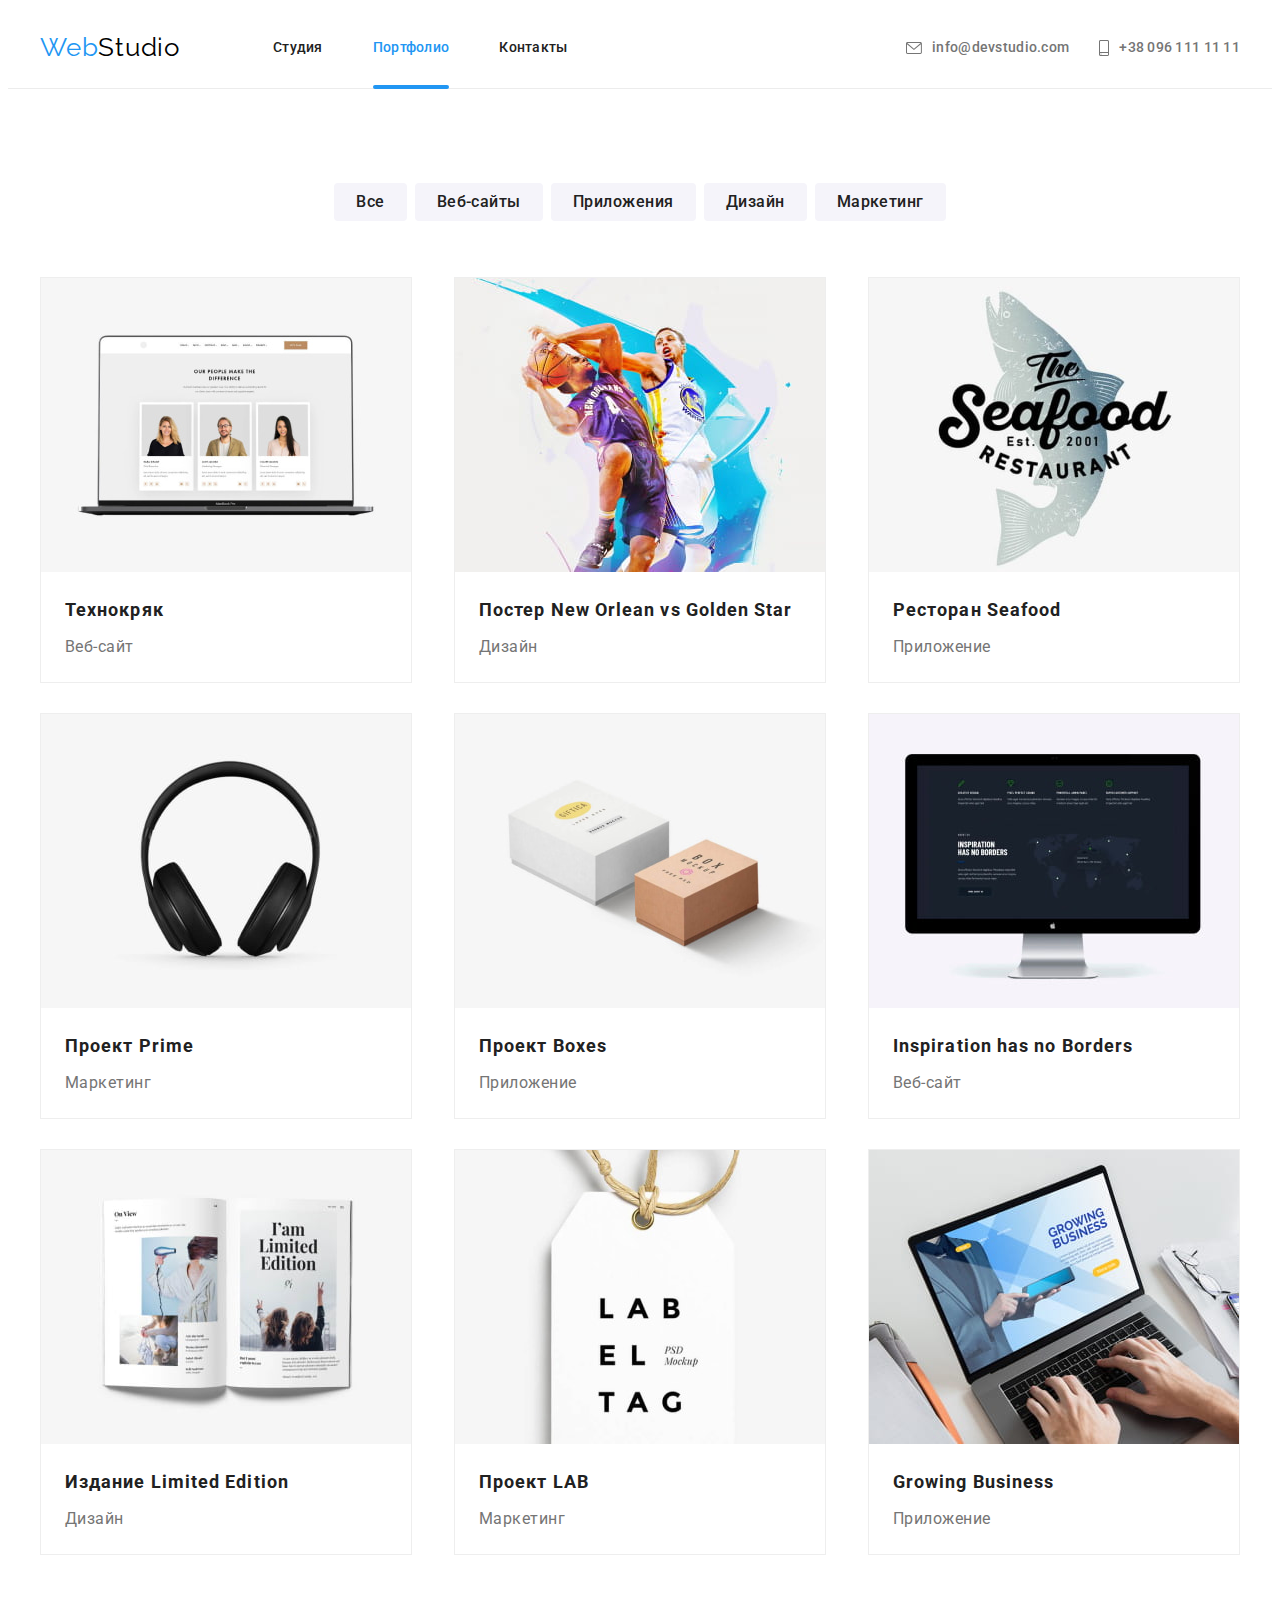
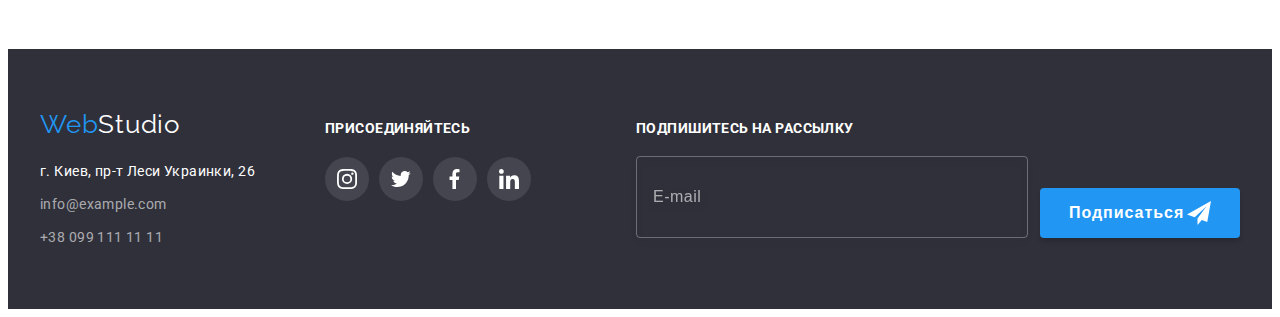
==== portfolio.html @ 9622da07 "added main files in the new repos." ====
<!DOCTYPE html>
<html lang="ru">

<head>
    <meta charset="UTF-8">
    <meta http-equiv="X-UA-Compatible" content="IE=edge">
    <meta name="viewport" content="width=device-width, initial-scale=1.0">
    <title>Web Studio</title>
    <link href="https://fonts.googleapis.com/css2?family=Raleway:wght@700&family=Roboto:wght@400;500;700;900&display=swap"
        rel="stylesheet">
    <link rel="stylesheet" href="https://cdnjs.cloudflare.com/ajax/libs/modern-normalize/1.1.0/modern-normalize.min.css"
        integrity="sha512-wpPYUAdjBVSE4KJnH1VR1HeZfpl1ub8YT/NKx4PuQ5NmX2tKuGu6U/JRp5y+Y8XG2tV+wKQpNHVUX03MfMFn9Q=="
        crossorigin="anonymous" referrerpolicy="no-referrer" />
    <link rel="stylesheet" href="./css/main.min.css" />
    <link rel="shortcut icon" type="image/png" href="./images/favicon.png" />
    <link rel="icon" href="./images/SVG/favicon.svg">
</head>

<body>
    <header class="header">
        <!-- =================== НАВИГАЦИЯ ============================= -->
        <div class="header__container container">
            <nav>
                <a href="index.html" class="logo">
                    <span class="logo__web">Web</span>Studio
                </a>
                <ul class="nav-menu">
                    <li class="nav-menu__item"><a href="index.html" class="nav-menu__link">Студия</a>
                    </li>
                    <li class="nav-menu__item"><a href="portfolio.html" class="nav-menu__link nav-menu__link--active">Портфолио</a></li>
                    <li class="nav-menu__item"><a href="" class="nav-menu__link">Контакты</a></li>
                </ul>
            </nav>
            <!-- ====================== ПОЧТА И ТЕЛЕФОН ======================== -->
            <ul class="header-contacts">
                <li class="header-contacts__item">
                    <a href="mailto:info@example.com" class="header-contacts__link">
                        <svg class="header-contacts__icon" width="16px" height="12px">
                            <use href="images/sprite.svg#icon-envelope"></use>
                        </svg>
                        info@devstudio.com
                    </a>
                </li>
                <li class="header-contacts__item">
                    <a href="tel:+380991111111" class="header-contacts__link">
                        <svg class="header-contacts__icon" width="10px" height="16px">
                            <use href="images/sprite.svg#icon-smartphone"></use>
                        </svg>
                        +38 096 111 11 11</a>
                </li>
            </ul>
        </div>
    </header>
    <main>
<!-- =================== ФИЛЬТР ГАЛЕРЕИ =========================== -->
<section class="portfolio">
    <div class="container">
        <h1 class="hidden">portfolio</h1>
        <div class="portfolio-filter">
            <ul class="portfolio-filter__list">
                <li class="portfolio-filter__item"><button type="button" class="portfolio-filter__button">Все</button></li>
                <li class="portfolio-filter__item"><button type="button" class="portfolio-filter__button">Веб-сайты</button></li>
                <li class="portfolio-filter__item"><button type="button" class="portfolio-filter__button">Приложения</button></li>
                <li class="portfolio-filter__item"><button type="button" class="portfolio-filter__button">Дизайн</button></li>
                <li class="portfolio-filter__item"><button type="button" class="portfolio-filter__button">Маркетинг</button></li>
            </ul>
        </div>       


<!-- ==================== ПРИМЕРЫ РАБОТ ============================ -->
    <ul class="portfolio-list">
        <li class="portfolio-item"> 
            <a href="#" class="example"> 
                <div class="example__thumb-box">
                    <img class="example__img" src="./images/techcrack.jpg" alt="site Tech crack">
                    <div class="example__overlay">
                        <p class="example__overlay-text">Технокряк это современная площадка распространения коронавируса. Компании используют
                            эту платформу для цифрового
                            шпионажа и атак на защищённые сервера конкурентов.</p>
                    </div>
                </div>
                <div class="example__description">
                    <h2 class="example__title">Технокряк</h2>
                    <p class="example__category">Веб-сайт</p>
                </div>
            </a>
        </li>
        <li class="portfolio-item">
            <a href="#" class="example">
                <div class="example__thumb-box">
                    <img class="example__img" src="./images/neworlean.jpg" alt="poster New Orlean">
                    <div class="example__overlay">
                        <p class="example__overlay-text">Технокряк это современная площадка распространения коронавируса. Компании используют
                            эту платформу для цифрового
                            шпионажа и атак на защищённые сервера конкурентов.</p>
                    </div>
                </div>
                <div class="example__description">
                    <h2 class="example__title">Постер New Orlean vs Golden Star</h2>
                    <p class="example__category">Дизайн</p>
                </div>
            </a>
        </li>
        <li class="portfolio-item">
            <a href="#" class="example">
                <div class="example__thumb-box">
                    <img class="example__img" src="./images/seafood.jpg" alt="restraunt Sea Food">
                    <div class="example__overlay">
                        <p class="example__overlay-text">Технокряк это современная площадка распространения коронавируса. Компании используют
                            эту платформу для цифрового
                            шпионажа и атак на защищённые сервера конкурентов.</p>
                    </div>
                </div>
                <div class="example__description">
                    <h2 class="example__title">Ресторан Seafood</h2>
                    <p class="example__category">Приложение</p>
                </div>
            </a>
        </li>
        <li class="portfolio-item">
            <a href="#" class="example">
                <div class="example__thumb-box">
                    <img class="example__img" src="./images/prime.jpg" alt="project Prime">
                    <div class="example__overlay">
                        <p class="example__overlay-text">Технокряк это современная площадка распространения коронавируса. Компании используют
                            эту платформу для цифрового
                            шпионажа и атак на защищённые сервера конкурентов.</p>
                    </div>
                </div>
                <div class="example__description">
                    <h2 class="example__title">Проект Prime</h2>
                    <p class="example__category">Маркетинг</p>
                </div>
            </a>                
        </li>
        <li class="portfolio-item">
                <a href="#" class="example">
                    <div class="example__thumb-box">
                    <img class="example__img" src="./images/boxes.jpg" alt="project Boxes">
                        <div class="example__overlay">
                            <p class="example__overlay-text">Технокряк это современная площадка распространения коронавируса. Компании используют
                                эту платформу для цифрового
                                шпионажа и атак на защищённые сервера конкурентов.</p>
                        </div>
                    </div>
                    <div class="example__description">
                        <h2 class="example__title">Проект Boxes</h2>
                        <p class="example__category">Приложение</p>
                    </div>
                </a>
        </li>
        <li class="portfolio-item">
            <a href="#" class="example">
                <div class="example__thumb-box">
                    <img class="example__img" src="./images/inspiration.jpg" alt="project Inspiration">
                    <div class="example__overlay">
                        <p class="example__overlay-text">Технокряк это современная площадка распространения коронавируса. Компании используют
                            эту платформу для цифрового
                            шпионажа и атак на защищённые сервера конкурентов.</p>
                    </div>
                </div>
                <div class="example__description">
                    <h2 class="example__title">Inspiration has no Borders</h2>
                    <p class="example__category">Веб-сайт</p>
                </div>
            </a>
        </li>
        <li class="portfolio-item">
                <a href="#" class="example">
                    <div class="example__thumb-box">
                        <img class="example__img" src="./images/limitedit.jpg" alt="project Limited Edition">
                        <div class="example__overlay">
                            <p class="example__overlay-text">Технокряк это современная площадка распространения коронавируса. Компании используют
                                эту платформу для цифрового
                                шпионажа и атак на защищённые сервера конкурентов.</p>
                        </div>
                    </div>
                    <div class="example__description">
                        <h2 class="example__title">Издание Limited Edition</h2>
                        <p class="example__category">Дизайн</p>
                    </div>
                </a>
        </li>
        <li class="portfolio-item">
            <a href="#" class="example">
                <div class="example__thumb-box">
                    <img class="example__img" src="./images/lab.jpg" alt="our marketing">
                    <div class="example__overlay">
                        <p class="example__overlay-text">Технокряк это современная площадка распространения коронавируса. Компании используют
                            эту платформу для цифрового
                            шпионажа и атак на защищённые сервера конкурентов.</p>
                    </div>
                </div>
                <div class="example__description">
                    <h2 class="example__title">Проект LAB</h2>
                    <p class="example__category">Маркетинг</p>
                </div>
            </a>
        </li>
        <li class="portfolio-item">
            <a href="#" class="example">
                <div class="example__thumb-box">
                <img class="example__img" src="./images/groving.jpg" alt="Growing Business">
                    <div class="example__overlay">
                        <p class="example__overlay-text">Технокряк это современная площадка распространения коронавируса. Компании используют
                            эту платформу для цифрового
                            шпионажа и атак на защищённые сервера конкурентов.</p>
                    </div>
                </div>
                <div class="example__description">
                    <h2 class="example__title">Growing Business</h2>
                    <p class="example__category">Приложение</p>
                </div>
            </a>
        </li>
        </ul>
            
    </div>
   
</section>

    </main>

<!-- ============================ ФУТЕР ============================= -->



<!-- ============================= ЛОГОТИП =============================== -->

<footer class="footer">
    <div class="footer__container container">
        <div class="footer-contacts">
            <a href="index.html" class="footer__logo logo">
                <span class="logo__web">Web</span>Studio
            </a>
            <address class="footer-adress">г. Киев, пр-т Леси Украинки, 26</address>

            <!-- ============================= КОНТАКТЫ ==================================== -->
            <ul class="footer-contacts__list">
                <li class="footer-contacts__item"><a class="footer-contacts__link"
                        href="mailto:info@example.com">info@example.com</a></li>
                <li class="footer-contacts__item"><a class="footer-contacts__link" href="tel:+380991111111">+38 099 111
                        11 11</a></li>
            </ul>
        </div>

        <!-- =================================== СОЦСЕТИ =================================-->
        <div class="footer-social">
            <h3 class="footer-social__title">присоединяйтесь</h3>
            <ul class="footer-social__list">
                <li class="footer-social__item">
                    <a href="./" class="footer-social__link" aria-label="instagram">
                        <svg class="footer-social__icon" width="20" height="20">
                            <use href="images/sprite.svg#icon-instagram"></use>
                        </svg>
                    </a>
                </li>

                <li class="footer-social__item">
                    <a href="./" class="footer-social__link" aria-label="twitter">
                        <svg class="footer-social__icon" width="20" height="20">
                            <use href="images/sprite.svg#icon-twitter"></use>
                        </svg>
                    </a>
                </li>
                <li class="footer-social__item">
                    <a href="./" class="footer-social__link" aria-label="facebook">
                        <svg class="footer-social__icon" width="20" height="20">
                            <use href="images/sprite.svg#icon-facebook"></use>
                        </svg>
                    </a>
                </li>
                <li class="footer-social__item">
                    <a href="./" class="footer-social__link" aria-label="linkedin">
                        <svg class="footer-social__icon" width="20" height="20">
                            <use href="images/sprite.svg#icon-linkedin"></use>
                        </svg>
                    </a>
                </li>
            </ul>
        </div>

        <!-- ============================= ПОДПИСАТЬСЯ ====================================-->
        <form class="subscribe">
            <label class="subscribe__form">
                <span class="subscribe__label">подпишитесь на рассылку</span>
                <input type="email" name="mail" class="subscribe__input" autocomplete="off" placeholder="E-mail">
            </label>
            <button type="submit" class="subscribe__button">Подписаться
                <svg width="24" height="24" class="subscribe__icon">
                    <use href="images/sprite.svg#icon-subscribe"></use>
                </svg>
            </button>
        </form>
    </div>
</footer>
<script src="./js/modal.js"></script>
</body>

</html>
---- css/main.min.css ----
h1,h2,h3,h4{margin:0px}body{font-family:"Roboto",sans-serif;color:#212121}body li{list-style-type:none}body a{text-decoration:none}img{display:block}button{cursor:pointer;border:none}p{color:#757575;font-size:14px;line-height:1.7;letter-spacing:.03em;margin:0px}ul{padding:0px;margin:0px}nav{display:-webkit-box;display:-ms-flexbox;display:flex}section{padding:94px 0}.header{border-bottom:solid 1px #ececec}.container{width:1200px;height:100%;margin-left:auto;margin-right:auto;padding:0 15px}.hidden{width:1px;height:1px;overflow:hidden;opacity:0;margin-top:-1px}.header__container{display:-webkit-box;display:-ms-flexbox;display:flex;-webkit-box-align:center;-ms-flex-align:center;align-items:center}.logo{display:inline-block;color:#000;font-family:Raleway;font-size:26px;line-height:1.2;letter-spacing:.03em;padding-top:24px}.logo__web{color:#2196f3}.footer__logo{color:#fff;padding:0;margin-bottom:20px}.nav-menu{display:-webkit-box;display:-ms-flexbox;display:flex;-webkit-box-align:center;-ms-flex-align:center;align-items:center;margin-left:93px}.nav-menu__item:not(:last-child){margin-right:50px}.nav-menu__link{display:inline-block;position:relative;color:#212121;font-size:14px;font-weight:500;letter-spacing:.02em;line-height:1.14em;padding:32px 0;-webkit-transition:color 250ms cubic-bezier(0.4, 0, 0.2, 1);-o-transition:color 250ms cubic-bezier(0.4, 0, 0.2, 1);transition:color 250ms cubic-bezier(0.4, 0, 0.2, 1)}.nav-menu__link:hover,.nav-menu__link:focus,.nav-menu__link--active{color:#2196f3}.nav-menu__link--active::after{position:absolute;content:"";display:block;width:100%;height:4px;bottom:-1px;background-color:#2196f3;border-radius:2px;-webkit-transform:scale(1);-ms-transform:scale(1);transform:scale(1)}.nav-menu__link:not(.nav-menu__link--active)::after{position:absolute;content:"";display:block;width:100%;height:4px;bottom:-1px;background-color:#2196f3;border-radius:2px;-webkit-transform:scale(0);-ms-transform:scale(0);transform:scale(0);-webkit-transform-origin:left 10%;-ms-transform-origin:left 10%;transform-origin:left 10%;-webkit-transition:-webkit-transform 250ms cubic-bezier(0.4, 0, 0.2, 1);transition:-webkit-transform 250ms cubic-bezier(0.4, 0, 0.2, 1);-o-transition:transform 250ms cubic-bezier(0.4, 0, 0.2, 1);transition:transform 250ms cubic-bezier(0.4, 0, 0.2, 1);transition:transform 250ms cubic-bezier(0.4, 0, 0.2, 1), -webkit-transform 250ms cubic-bezier(0.4, 0, 0.2, 1)}.nav-menu__link:hover:after{-webkit-transform:scale(1);-ms-transform:scale(1);transform:scale(1)}.header-contacts{margin-left:auto;display:-webkit-box;display:-ms-flexbox;display:flex;-webkit-box-align:center;-ms-flex-align:center;align-items:center}.header-contacts__link{display:-webkit-box;display:-ms-flexbox;display:flex;-webkit-box-align:center;-ms-flex-align:center;align-items:center;color:#757575;font-weight:500;font-size:14px;letter-spacing:.02em;line-height:1.14em;position:relative;padding:32px 0;-webkit-transition:color 250ms cubic-bezier(0.4, 0, 0.2, 1);-o-transition:color 250ms cubic-bezier(0.4, 0, 0.2, 1);transition:color 250ms cubic-bezier(0.4, 0, 0.2, 1)}.header-contacts__item:not(:first-child){margin-left:30px}.header-contacts__icon{fill:#757575;margin-right:10px;-webkit-transition:250ms cubic-bezier(0.4, 0, 0.2, 1);-o-transition:250ms cubic-bezier(0.4, 0, 0.2, 1);transition:250ms cubic-bezier(0.4, 0, 0.2, 1)}.header-contacts__link:hover svg,.header-contacts a:focus svg{fill:#2196f3}.header-contacts a:hover,.header-contacts a:focus{color:#2196f3}.hero{padding:0px;text-align:center}.hero__overlay{height:600px;max-width:1600px;padding-top:200px;padding-bottom:200px;margin:0 auto;background-image:-webkit-gradient(linear, left top, right top, from(rgba(47, 48, 58, 0.4)), to(rgba(47, 48, 58, 0.4))),url("../images/overlay.jpg");background-image:-o-linear-gradient(left, rgba(47, 48, 58, 0.4), rgba(47, 48, 58, 0.4)),url("../images/overlay.jpg");background-image:linear-gradient(to right, rgba(47, 48, 58, 0.4), rgba(47, 48, 58, 0.4)),url("../images/overlay.jpg");background-color:#c4c4c4}.hero__title{color:#fff;font-size:44px;font-weight:900;letter-spacing:.06em;line-height:1.36;text-align:center;text-transform:uppercase;padding-bottom:30px}.hero__button{display:inline-block;background-color:#2196f3;color:#fff;font-weight:700;font-size:16px;line-height:1.87;text-align:center;letter-spacing:.06em;padding:11px,34px;border:none;margin:0px;min-width:200px;min-height:50px;border-radius:4px;-webkit-transition:background-color 250ms cubic-bezier(0.4, 0, 0.2, 1);-o-transition:background-color 250ms cubic-bezier(0.4, 0, 0.2, 1);transition:background-color 250ms cubic-bezier(0.4, 0, 0.2, 1)}.hero__button:hover,.hero__button:focus{background-color:#188ce8}.benefits__list{display:-webkit-box;display:-ms-flexbox;display:flex;-webkit-box-pack:justify;-ms-flex-pack:justify;justify-content:space-between}.benefits__item{width:270px}.benefits__icon-frame{width:270px;height:120px;border-radius:4px;background-color:#f5f4fa;margin-bottom:30px;display:-webkit-box;display:-ms-flexbox;display:flex;-webkit-box-pack:center;-ms-flex-pack:center;justify-content:center;-webkit-box-align:center;-ms-flex-align:center;align-items:center}.benefits__label{font-size:14px;font-weight:700;letter-spacing:.03em;margin-bottom:10px;line-height:1.14;text-transform:uppercase}.activity{padding-top:0px}.activity__list{display:-webkit-box;display:-ms-flexbox;display:flex;-webkit-box-pack:justify;-ms-flex-pack:justify;justify-content:space-between}.activity__item{position:relative}.activity__title{font-size:36px;font-weight:700;letter-spacing:.03em;line-height:1.16;text-align:center;margin-bottom:50px}.activity__overlay{display:-webkit-box;display:-ms-flexbox;display:flex;-webkit-box-pack:center;-ms-flex-pack:center;justify-content:center;-webkit-box-align:center;-ms-flex-align:center;align-items:center;position:absolute;width:100%;height:70px;left:0%;bottom:0px;background-color:rgba(47,48,58,.8);color:#fff;text-transform:uppercase;font-size:14px;font-weight:700;line-height:1.17}.team{background-color:#f5f4fa}.team__title{font-size:36px;font-weight:700;letter-spacing:.03em;line-height:1.16;text-align:center;margin-bottom:50px}.team__list{display:-webkit-box;display:-ms-flexbox;display:flex;-webkit-box-pack:justify;-ms-flex-pack:justify;justify-content:space-between}.team__item{width:270px;background-color:#fff;border-radius:0px 0px 4px 4px;-webkit-box-shadow:0px 2px 1px rgba(0,0,0,.2),0px 1px 1px rgba(0,0,0,.14),0px 1px 3px rgba(0,0,0,.12);box-shadow:0px 2px 1px rgba(0,0,0,.2),0px 1px 1px rgba(0,0,0,.14),0px 1px 3px rgba(0,0,0,.12)}.team__name{font-weight:500;font-size:16px;line-height:1.2;letter-spacing:.03em;margin-bottom:10px}.team__position{font-size:16px;line-height:1.2;margin:0px;letter-spacing:.03em}.team__meta{text-align:center;padding:30px 32px}.social__list{display:-webkit-box;display:-ms-flexbox;display:flex;-webkit-box-pack:justify;-ms-flex-pack:justify;justify-content:space-between;-webkit-box-align:center;-ms-flex-align:center;align-items:center;margin-top:16px}.social__item{display:-webkit-box;display:-ms-flexbox;display:flex;-webkit-box-pack:center;-ms-flex-pack:center;justify-content:center;-webkit-box-align:center;-ms-flex-align:center;align-items:center}.social__link{display:-webkit-box;display:-ms-flexbox;display:flex;-webkit-box-pack:center;-ms-flex-pack:center;justify-content:center;-webkit-box-align:center;-ms-flex-align:center;align-items:center;width:44px;height:44px;border-radius:50%;color:#afb1b8;-webkit-transition:background-color 250ms cubic-bezier(0.4, 0, 0.2, 1);-o-transition:background-color 250ms cubic-bezier(0.4, 0, 0.2, 1);transition:background-color 250ms cubic-bezier(0.4, 0, 0.2, 1)}.social__icon{fill:currentColor;-webkit-transition:fill 250ms cubic-bezier(0.4, 0, 0.2, 1);-o-transition:fill 250ms cubic-bezier(0.4, 0, 0.2, 1);transition:fill 250ms cubic-bezier(0.4, 0, 0.2, 1)}.social__link:hover,.social__link:focus{background-color:#2196f3}.social__link:hover .social__icon,.social__link:focus .social__icon{fill:#fff}.customers__title{font-size:36px;font-weight:700;letter-spacing:.03em;line-height:1.16;text-align:center;margin-bottom:50px}.customers__link{display:-webkit-box;display:-ms-flexbox;display:flex;-webkit-box-pack:center;-ms-flex-pack:center;justify-content:center;-webkit-box-align:center;-ms-flex-align:center;align-items:center;width:170px;height:92px;border:1px solid #afb1b8;border-radius:4px;color:#afb1b8;-webkit-transition:border-color 250ms cubic-bezier(0.4, 0, 0.2, 1);-o-transition:border-color 250ms cubic-bezier(0.4, 0, 0.2, 1);transition:border-color 250ms cubic-bezier(0.4, 0, 0.2, 1)}.customers__list{display:-webkit-box;display:-ms-flexbox;display:flex;-webkit-box-pack:justify;-ms-flex-pack:justify;justify-content:space-between}.customers__link:hover,.customerss__link:focus{border-color:#2196f3}.customers__link:hover .customers__logo,.customers__link:focus .customers__logo{fill:#2196f3}.customers__logo{fill:currentColor;-webkit-transition:fill 250ms cubic-bezier(0.4, 0, 0.2, 1);-o-transition:fill 250ms cubic-bezier(0.4, 0, 0.2, 1);transition:fill 250ms cubic-bezier(0.4, 0, 0.2, 1)}.footer{background-color:#2f303a;padding:60px 0}.footer__container{display:-webkit-box;display:-ms-flexbox;display:flex;-webkit-box-align:baseline;-ms-flex-align:baseline;align-items:baseline}.footer-contacts__link{color:rgba(255,255,255,.6);font-size:14px;letter-spacing:.03em;line-height:1.7;-webkit-transition:color 250ms cubic-bezier(0.4, 0, 0.2, 1);-o-transition:color 250ms cubic-bezier(0.4, 0, 0.2, 1);transition:color 250ms cubic-bezier(0.4, 0, 0.2, 1)}.footer-contacts__link:focus,.footer-contacts__link:hover{color:#2196f3}.footer-contacts__item:not(:last-child){margin-bottom:9px}.footer-adress{color:#fff;font-size:14px;font-style:normal;line-height:1.7;margin-bottom:9px;letter-spacing:.03em}.footer-social{margin-left:70px}.footer-social__list{display:-webkit-box;display:-ms-flexbox;display:flex}.footer-social__title{font-size:14px;font-weight:700;letter-spacing:.03em;margin-bottom:10px;line-height:1.14;text-transform:uppercase;color:#fff;margin-bottom:20px}.footer-social__icon{fill:#fff}.footer-social__link:hover,.footer-social__link:focus{background-color:#2196f3}.footer-social__link{display:-webkit-box;display:-ms-flexbox;display:flex;-webkit-box-pack:center;-ms-flex-pack:center;justify-content:center;-webkit-box-align:center;-ms-flex-align:center;align-items:center;background-color:rgba(255,255,255,.1);width:44px;height:44px;border-radius:50%;-webkit-transition:background-color 250ms cubic-bezier(0.4, 0, 0.2, 1);-o-transition:background-color 250ms cubic-bezier(0.4, 0, 0.2, 1);transition:background-color 250ms cubic-bezier(0.4, 0, 0.2, 1)}.footer-social__item:not(:last-child){margin-right:10px}.subscribe{display:-webkit-box;display:-ms-flexbox;display:flex;margin-left:auto;color:#fff;font-weight:700;text-transform:uppercase;font-size:14px;line-height:1.17;letter-spacing:.03em}.subscribe__label{display:block;margin-bottom:20px}.subscribe__form{display:-webkit-box;display:-ms-flexbox;display:flex;-webkit-box-orient:vertical;-webkit-box-direction:normal;-ms-flex-direction:column;flex-direction:column}.subscribe__input{border:1px solid rgba(255,255,255,.3);border-radius:4px;height:50px;width:358px;background-color:inherit;padding:15px 16px;color:#fff;-webkit-transition:border 250ms cubic-bezier(0.4, 0, 0.2, 1);-o-transition:border 250ms cubic-bezier(0.4, 0, 0.2, 1);transition:border 250ms cubic-bezier(0.4, 0, 0.2, 1);outline:none;-webkit-filter:drop-shadow(0px 4px 4px rgba(0, 0, 0, 0.15));filter:drop-shadow(0px 4px 4px rgba(0, 0, 0, 0.15))}.subscribe__input:focus,.subscribe__input:hover{border:1px solid #2196f3}.subscribe__input::-webkit-input-placeholder{color:rgba(255,255,255,.6);font-size:16px;line-height:1.25;letter-spacing:.03em}.subscribe__input::-moz-placeholder{color:rgba(255,255,255,.6);font-size:16px;line-height:1.25;letter-spacing:.03em}.subscribe__input:-ms-input-placeholder{color:rgba(255,255,255,.6);font-size:16px;line-height:1.25;letter-spacing:.03em}.subscribe__input::-ms-input-placeholder{color:rgba(255,255,255,.6);font-size:16px;line-height:1.25;letter-spacing:.03em}.subscribe__input::placeholder{color:rgba(255,255,255,.6);font-size:16px;line-height:1.25;letter-spacing:.03em}.subscribe__button{-ms-flex-item-align:end;align-self:flex-end;display:-webkit-box;display:-ms-flexbox;display:flex;-webkit-box-pack:justify;-ms-flex-pack:justify;justify-content:space-between;-webkit-box-align:center;-ms-flex-align:center;align-items:center;width:200px;height:50px;border-radius:4px;background-color:#2196f3;margin-left:12px;color:#fff;font-size:16px;font-weight:700;line-height:1.87;letter-spacing:.06em;-webkit-transition:background-color 250ms cubic-bezier(0.4, 0, 0.2, 1);-o-transition:background-color 250ms cubic-bezier(0.4, 0, 0.2, 1);transition:background-color 250ms cubic-bezier(0.4, 0, 0.2, 1);padding:0 29px;-webkit-box-shadow:0px 4px 4px rgba(0,0,0,.15);box-shadow:0px 4px 4px rgba(0,0,0,.15)}.subscribe__button:hover{background-color:#188ce8}.backdrop{position:fixed;top:0;left:0;width:100%;height:100%;background-color:rgba(0,0,0,.2);opacity:1;-webkit-transition:opacity 250ms cubic-bezier(0.4, 0, 0.2, 1);-o-transition:opacity 250ms cubic-bezier(0.4, 0, 0.2, 1);transition:opacity 250ms cubic-bezier(0.4, 0, 0.2, 1)}.backdrop.is-hidden{opacity:0;pointer-events:none}.backdrop.is-hidden .modal{-webkit-transform:translate(-50%, -50%) scale(0.9);-ms-transform:translate(-50%, -50%) scale(0.9);transform:translate(-50%, -50%) scale(0.9)}.modal{position:absolute;top:50%;left:50%;-webkit-transform:translate(-50%, -50%) scale(1);-ms-transform:translate(-50%, -50%) scale(1);transform:translate(-50%, -50%) scale(1);min-width:528px;min-height:581px;background-color:#fff;-webkit-transition:250ms cubic-bezier(0.4, 0, 0.2, 1);-o-transition:250ms cubic-bezier(0.4, 0, 0.2, 1);transition:250ms cubic-bezier(0.4, 0, 0.2, 1);padding:40px;border-radius:4px;-webkit-box-shadow:0px 1px 3px rgba(0,0,0,.12),0px 1px 1px rgba(0,0,0,.14),0px 2px 1px rgba(0,0,0,.2);box-shadow:0px 1px 3px rgba(0,0,0,.12),0px 1px 1px rgba(0,0,0,.14),0px 2px 1px rgba(0,0,0,.2)}.modal__title{color:#212121;font-size:20px;font-weight:700;line-height:1.17;letter-spacing:.03em;margin-bottom:30px}.modal-close{position:absolute;right:8px;top:8px;width:30px;height:30px;border-radius:50%;padding:0;margin:0;background-color:#fff;border:1px solid rgba(0,0,0,.1);fill:#000;-webkit-transition:fill 250ms cubic-bezier(0.4, 0, 0.2, 1);-o-transition:fill 250ms cubic-bezier(0.4, 0, 0.2, 1);transition:fill 250ms cubic-bezier(0.4, 0, 0.2, 1)}.modal-close__icon{position:absolute;top:50%;left:50%;-webkit-transform:translate(-50%, -50%);-ms-transform:translate(-50%, -50%);transform:translate(-50%, -50%)}.modal-close:hover{fill:#2196f3}.modal-form__wrap{position:relative;display:block;width:100%;height:40px;margin-bottom:28px}.modal-form__wrap:nth-child(4){margin-bottom:0px}.modal-form__input{width:100%;height:100%;border:1px solid rgba(33,33,33,.2);border-radius:4px;outline:none;padding-left:42px;font-size:14px;line-height:1.17;color:#757575;-webkit-transition:border-color 250ms cubic-bezier(0.4, 0, 0.2, 1);-o-transition:border-color 250ms cubic-bezier(0.4, 0, 0.2, 1);transition:border-color 250ms cubic-bezier(0.4, 0, 0.2, 1)}.modal-form .modal-comment{-webkit-transition:border-color 250ms cubic-bezier(0.4, 0, 0.2, 1);-o-transition:border-color 250ms cubic-bezier(0.4, 0, 0.2, 1);transition:border-color 250ms cubic-bezier(0.4, 0, 0.2, 1)}.modal-form__input:focus,.modal-form .modal-comment:focus{border-color:#2196f3}.modal-form__label{position:absolute;display:block;top:50%;left:42px;font-size:12px;letter-spacing:.01em;color:#757575;line-height:1.17;letter-spacing:.01em;-webkit-transform:translateY(-50%);-ms-transform:translateY(-50%);transform:translateY(-50%);-webkit-transition:-webkit-transform 250ms cubic-bezier(0.4, 0, 0.2, 1);transition:-webkit-transform 250ms cubic-bezier(0.4, 0, 0.2, 1);-o-transition:transform 250ms cubic-bezier(0.4, 0, 0.2, 1);transition:transform 250ms cubic-bezier(0.4, 0, 0.2, 1);transition:transform 250ms cubic-bezier(0.4, 0, 0.2, 1), -webkit-transform 250ms cubic-bezier(0.4, 0, 0.2, 1)}.modal-form__input:not(:-moz-placeholder-shown)+.modal-form__label{transform:translate(-42px, -3.1em)}.modal-form__input:not(:-ms-input-placeholder)+.modal-form__label{-ms-transform:translate(-42px, -3.1em);transform:translate(-42px, -3.1em)}.modal-form__wrap:focus-within>.modal-form__label,.modal-form__input:not(:placeholder-shown)+.modal-form__label{-webkit-transform:translate(-42px, -3.1em);-ms-transform:translate(-42px, -3.1em);transform:translate(-42px, -3.1em)}.modal-form__icon{position:absolute;top:50%;left:15px;-webkit-transform:translateY(-50%);-ms-transform:translateY(-50%);transform:translateY(-50%);fill:currentColor;-webkit-transition:fill 250ms cubic-bezier(0.4, 0, 0.2, 1);-o-transition:fill 250ms cubic-bezier(0.4, 0, 0.2, 1);transition:fill 250ms cubic-bezier(0.4, 0, 0.2, 1)}.modal-form__wrap:focus-within>.modal-form__icon{fill:#2196f3}.modal-form__wrap:focus-within>.modal-comment__input{border-color:#2196f3}.comment{min-height:120px}.comment-label{position:absolute;top:-1.5em;left:0;font-size:12px;line-height:1.17;letter-spacing:.01em;padding-bottom:4px;color:#757575}.modal-comment__input{position:relative;width:100%;min-height:100%;resize:none;outline:none;border:1px solid rgba(33,33,33,.2);border-radius:4px;padding:12px 16px;font-size:14px;line-height:1.17;color:#757575}.modal-comment__input::-webkit-input-placeholder{position:absolute;font-size:14px;line-height:1.17;color:#75757580;z-index:10}.modal-comment__input::-moz-placeholder{position:absolute;font-size:14px;line-height:1.17;color:#75757580;z-index:10}.modal-comment__input:-ms-input-placeholder{position:absolute;font-size:14px;line-height:1.17;color:#75757580;z-index:10}.modal-comment__input::-ms-input-placeholder{position:absolute;font-size:14px;line-height:1.17;color:#75757580;z-index:10}.modal-comment__input::placeholder{position:absolute;font-size:14px;line-height:1.17;color:#75757580;z-index:10}.label-position{position:relative;display:block}.modal-checkbox{position:relative;display:-webkit-box;display:-ms-flexbox;display:flex;-webkit-box-pack:center;-ms-flex-pack:center;justify-content:center;-webkit-box-align:center;-ms-flex-align:center;align-items:center;margin-top:20px;font-size:14px;line-height:1.7;letter-spacing:.03em;color:#2196f3;padding-bottom:30px}.modal-checkbox__link{color:#2196f3;text-decoration:underline;-webkit-text-decoration-skip-ink:none;text-decoration-skip-ink:none}.modal-checkbox__link:hover{cursor:pointer}.modal-checkbox__label{font-size:14px;line-height:1.7;letter-spacing:.03em;color:#757575}.modal-checkbox__icon{display:inline-block;width:16px;height:15px;border:2px solid #000;border-radius:2px;margin-right:9px;-webkit-transition:border 250ms cubic-bezier(0.4, 0, 0.2, 1);-o-transition:border 250ms cubic-bezier(0.4, 0, 0.2, 1);transition:border 250ms cubic-bezier(0.4, 0, 0.2, 1)}.modal-checkbox--hidden:checked+.modal-checkbox__icon{background-color:#2196f3;border-color:#2196f3;background-image:url("../images/icon check.svg");background-size:contain;background-origin:border-box}.modal-checkbox--hidden:focus~.modal-checkbox__icon{border:2px solid #2196f3}.modal-checkbox:hover .modal-checkbox__icon{border:2px solid #2196f3}.modal-checkbox--hidden{position:absolute;width:1px;height:1px;margin:-1px;border:0;padding:0;overflow:hidden;clip:rect(0 0 0 0)}.modal-submit{display:block;min-width:200px;height:50px;border-radius:4px;background-color:#2196f3;font-size:16px;font-weight:700;letter-spacing:.06em;line-height:1.87;color:#fff;padding:0;margin:0 auto;-webkit-box-shadow:0px 4px 4px rgba(0,0,0,.15);box-shadow:0px 4px 4px rgba(0,0,0,.15);-webkit-transition:background-color 250ms cubic-bezier(0.4, 0, 0.2, 1);-o-transition:background-color 250ms cubic-bezier(0.4, 0, 0.2, 1);transition:background-color 250ms cubic-bezier(0.4, 0, 0.2, 1)}.modal-submit:hover{background-color:#188ce8}.portfolio-filter{display:-webkit-box;display:-ms-flexbox;display:flex;-webkit-box-pack:center;-ms-flex-pack:center;justify-content:center;margin-bottom:56px}.portfolio-filter__list{display:-webkit-box;display:-ms-flexbox;display:flex}.portfolio-filter__item:not(:last-child){margin-right:8px}.portfolio-filter__button{font-family:inherit;color:#212121;font-weight:500;font-size:16px;letter-spacing:.03em;line-height:1.62;background-color:#f5f4fa;padding:6px 22px;border-radius:4px;-webkit-transition:background-color 250ms cubic-bezier(0.4, 0, 0.2, 1),color 250ms cubic-bezier(0.4, 0, 0.2, 1),-webkit-box-shadow 250ms cubic-bezier(0.4, 0, 0.2, 1);transition:background-color 250ms cubic-bezier(0.4, 0, 0.2, 1),color 250ms cubic-bezier(0.4, 0, 0.2, 1),-webkit-box-shadow 250ms cubic-bezier(0.4, 0, 0.2, 1);-o-transition:background-color 250ms cubic-bezier(0.4, 0, 0.2, 1),color 250ms cubic-bezier(0.4, 0, 0.2, 1),box-shadow 250ms cubic-bezier(0.4, 0, 0.2, 1);transition:background-color 250ms cubic-bezier(0.4, 0, 0.2, 1),color 250ms cubic-bezier(0.4, 0, 0.2, 1),box-shadow 250ms cubic-bezier(0.4, 0, 0.2, 1);transition:background-color 250ms cubic-bezier(0.4, 0, 0.2, 1),color 250ms cubic-bezier(0.4, 0, 0.2, 1),box-shadow 250ms cubic-bezier(0.4, 0, 0.2, 1),-webkit-box-shadow 250ms cubic-bezier(0.4, 0, 0.2, 1)}.portfolio-filter__button:hover,.portfolio-filter__button:focus{color:#fff;background-color:#2196f3;-webkit-box-shadow:0px 3px 1px rgba(0,0,0,.1),0px 1px 2px rgba(0,0,0,.08),0px 2px 2px rgba(0,0,0,.12);box-shadow:0px 3px 1px rgba(0,0,0,.1),0px 1px 2px rgba(0,0,0,.08),0px 2px 2px rgba(0,0,0,.12)}.example__thumb-box{position:relative;width:100%;overflow:hidden}.example__overlay{position:absolute;top:0px;left:0px;width:100%;height:100%;padding:63px 24px;background-color:rgba(33,150,243,.9);-webkit-transform:translateY(101%);-ms-transform:translateY(101%);transform:translateY(101%);-webkit-transition:-webkit-transform 250ms cubic-bezier(0.4, 0, 0.2, 1);transition:-webkit-transform 250ms cubic-bezier(0.4, 0, 0.2, 1);-o-transition:transform 250ms cubic-bezier(0.4, 0, 0.2, 1);transition:transform 250ms cubic-bezier(0.4, 0, 0.2, 1);transition:transform 250ms cubic-bezier(0.4, 0, 0.2, 1), -webkit-transform 250ms cubic-bezier(0.4, 0, 0.2, 1)}.example:hover .example__overlay{-webkit-transform:translateY(0);-ms-transform:translateY(0);transform:translateY(0)}.example:focus .example__overlay{-webkit-transform:translateY(0);-ms-transform:translateY(0);transform:translateY(0)}.example__img{width:100%}.example__title{color:#212121;font-weight:700;font-size:18px;letter-spacing:.06em;margin-bottom:4px;line-height:2}.example__category{color:#757575;font-size:16px;letter-spacing:.03em;line-height:1.85}.example__overlay-text{color:#fff;font-size:18px;line-height:1.6;letter-spacing:.03em}.example__description{padding:20px 24px}.example__category{margin:0px}.example:hover .example-overlay{-webkit-transform:translateY(0);-ms-transform:translateY(0);transform:translateY(0)}.example:focus .example-overlay{-webkit-transform:translateY(0);-ms-transform:translateY(0);transform:translateY(0)}.portfolio-item:hover{-webkit-box-shadow:0px 1px 1px rgba(0,0,0,.12),0px 4px 4px rgba(0,0,0,.06),1px 4px 6px rgba(0,0,0,.16);box-shadow:0px 1px 1px rgba(0,0,0,.12),0px 4px 4px rgba(0,0,0,.06),1px 4px 6px rgba(0,0,0,.16)}.portfolio-list{display:-webkit-box;display:-ms-flexbox;display:flex;-ms-flex-wrap:wrap;flex-wrap:wrap;-webkit-box-pack:justify;-ms-flex-pack:justify;justify-content:space-between}.portfolio-item{width:370px;min-height:404px;margin-right:30px;border:solid 1px #eee;margin-bottom:30px;-webkit-transition:-webkit-box-shadow 250ms cubic-bezier(0.4, 0, 0.2, 1);transition:-webkit-box-shadow 250ms cubic-bezier(0.4, 0, 0.2, 1);-o-transition:box-shadow 250ms cubic-bezier(0.4, 0, 0.2, 1);transition:box-shadow 250ms cubic-bezier(0.4, 0, 0.2, 1);transition:box-shadow 250ms cubic-bezier(0.4, 0, 0.2, 1), -webkit-box-shadow 250ms cubic-bezier(0.4, 0, 0.2, 1)}.portfolio-item:nth-last-child(-n+3){margin-bottom:0px}.portfolio-item:nth-child(3n+3){margin-right:0px}/*# sourceMappingURL=main.min.css.map */
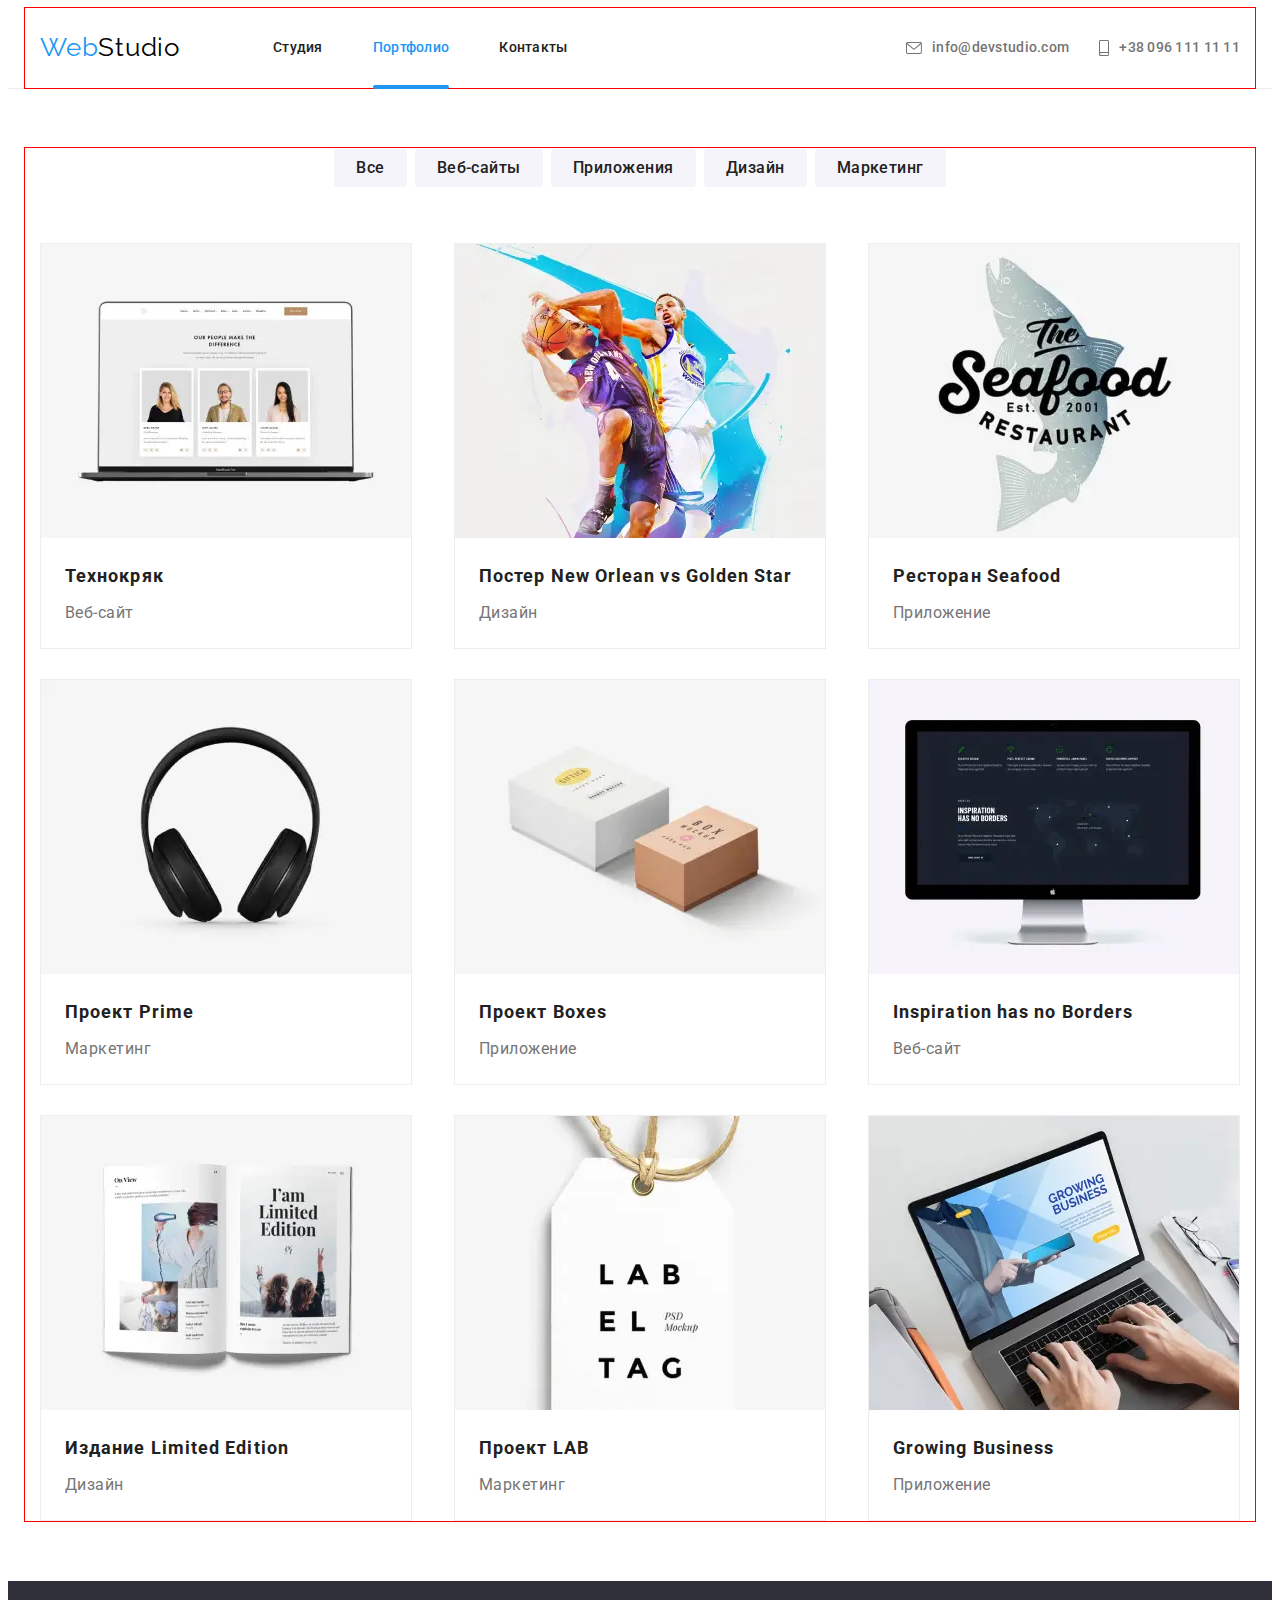
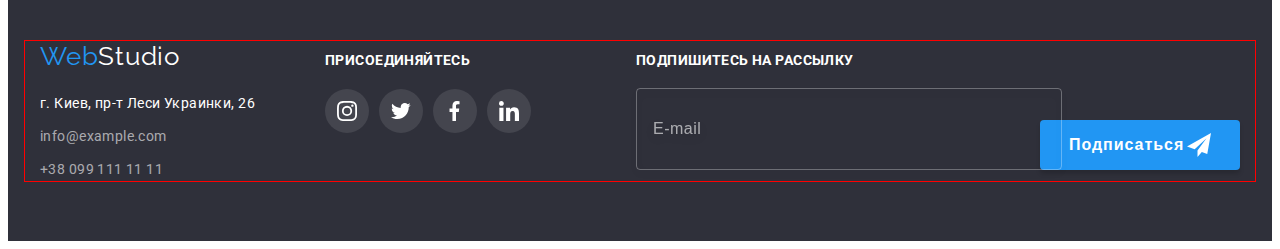
==== commit 05facc00: "added webp to portfolio" ====
--- a/portfolio.html
+++ b/portfolio.html
@@ -6,7 +6,8 @@
     <meta http-equiv="X-UA-Compatible" content="IE=edge">
     <meta name="viewport" content="width=device-width, initial-scale=1.0">
     <title>Web Studio</title>
-    <link href="https://fonts.googleapis.com/css2?family=Raleway:wght@700&family=Roboto:wght@400;500;700;900&display=swap"
+    <link
+        href="https://fonts.googleapis.com/css2?family=Raleway:wght@700&family=Roboto:wght@400;500;700;900&display=swap"
         rel="stylesheet">
     <link rel="stylesheet" href="https://cdnjs.cloudflare.com/ajax/libs/modern-normalize/1.1.0/modern-normalize.min.css"
         integrity="sha512-wpPYUAdjBVSE4KJnH1VR1HeZfpl1ub8YT/NKx4PuQ5NmX2tKuGu6U/JRp5y+Y8XG2tV+wKQpNHVUX03MfMFn9Q=="
@@ -20,35 +21,43 @@
     <header class="header">
         <!-- =================== НАВИГАЦИЯ ============================= -->
         <div class="header__container container">
-            <nav>
+            <nav class="nav">
                 <a href="index.html" class="logo">
                     <span class="logo__web">Web</span>Studio
                 </a>
                 <ul class="nav-menu">
-                    <li class="nav-menu__item"><a href="index.html" class="nav-menu__link">Студия</a>
-                    </li>
+                    <li class="nav-menu__item"><a href="index.html"
+                            class="nav-menu__link">Студия</a></li>
                     <li class="nav-menu__item"><a href="portfolio.html" class="nav-menu__link nav-menu__link--active">Портфолио</a></li>
                     <li class="nav-menu__item"><a href="" class="nav-menu__link">Контакты</a></li>
                 </ul>
+                <ul class="header-contacts">
+                    <li class="header-contacts__item">
+                        <a href="mailto:info@example.com" class="header-contacts__link">
+                            <svg class="header-contacts__icon" width="16px" height="12px">
+                                <use href="images/sprite.svg#icon-envelope"></use>
+                            </svg>
+                            info@devstudio.com
+                        </a>
+                    </li>
+                    <li class="header-contacts__item">
+                        <a href="tel:+380991111111" class="header-contacts__link">
+                            <svg class="header-contacts__icon" width="10px" height="16px">
+                                <use href="images/sprite.svg#icon-smartphone"></use>
+                            </svg>
+                            +38 096 111 11 11</a>
+                    </li>
+                </ul>
             </nav>
             <!-- ====================== ПОЧТА И ТЕЛЕФОН ======================== -->
-            <ul class="header-contacts">
-                <li class="header-contacts__item">
-                    <a href="mailto:info@example.com" class="header-contacts__link">
-                        <svg class="header-contacts__icon" width="16px" height="12px">
-                            <use href="images/sprite.svg#icon-envelope"></use>
-                        </svg>
-                        info@devstudio.com
-                    </a>
-                </li>
-                <li class="header-contacts__item">
-                    <a href="tel:+380991111111" class="header-contacts__link">
-                        <svg class="header-contacts__icon" width="10px" height="16px">
-                            <use href="images/sprite.svg#icon-smartphone"></use>
-                        </svg>
-                        +38 096 111 11 11</a>
-                </li>
-            </ul>
+
+            <button class="burger__button" type="button" data-burger-btn>
+                <svg class="burger-icon" width="40px" height="40px" aria-label="переключатель мобильного меню">
+                    <use class="icon-cross" href="images/sprite.svg#burger-cross"></use>
+                    <use class="icon-menu" href="images/sprite.svg#burger-menu"></use>
+                </svg>
+
+        </div>
         </div>
     </header>
     <main>
@@ -72,7 +81,37 @@
         <li class="portfolio-item"> 
             <a href="#" class="example"> 
                 <div class="example__thumb-box">
-                    <img class="example__img" src="./images/techcrack.jpg" alt="site Tech crack">
+                    <picture>
+                        <source media="(min-width: 1200px)" type="image/webp" srcset="
+                                    ./images/desktop/examples/webp/example1_ds_370@1x.webp 1x,
+                                    ./images/desktop/examples/webp/example1_ds_370@2x.webp 2x"/>
+
+                        <source media="(min-width: 1200px)" type="image/jpg" srcset="
+                                    ./images/desktop/examples/example1_ds_370@1x.jpg 1x,
+                                    ./images/desktop/examples/example1_ds_370@2x.jpg 2x"/>
+
+
+
+                        <source media="(min-width: 768px) and (max-width: 1199px)" type="image/webp" srcset="
+                                    ./images/tablet/examples/webp/example1_tb_354@1x.webp 1x,
+                                    ./images/tablet/examples/webp/example1_tb_354@2x.webp 2x"/>
+                        
+                        <source media="(min-width: 768px) and (max-width: 1199px)" type="image/jpg" srcset="
+                                    ./images/tablet/project1_t_354@1x.jpg 1x,
+                                    ./images/tablet/project1_t_354@2x.jpg 2x"/>
+
+                        
+                        
+                        <source media="(max-width: 767px)" type="image/webp" srcset="
+                                    ./images/mobile/examples/webp/example1_mb_450@1x.webp 1x,
+                                    ./images/mobile/examples/webp/example1_mb_450@2x.webp 2x"/>
+                        
+                        <source media="(max-width: 767px)" type="image/jpg" srcset="
+                                    ./images/mobile/examples/example_mb_450@1x.jpg 1x,
+                                    ./images/mobile/examples/example_mb_450@2x.jpg 2x"/>
+
+                        <img class="example__img" src="./images/desktop/examples/example1_ds_370@1x.jpg" alt="Ноутбук" />
+                    </picture>
                     <div class="example__overlay">
                         <p class="example__overlay-text">Технокряк это современная площадка распространения коронавируса. Компании используют
                             эту платформу для цифрового
@@ -88,7 +127,37 @@
         <li class="portfolio-item">
             <a href="#" class="example">
                 <div class="example__thumb-box">
-                    <img class="example__img" src="./images/neworlean.jpg" alt="poster New Orlean">
+                    <picture>
+                        <source media="(min-width: 1200px)" type="image/webp" srcset="
+                                                        ./images/desktop/examples/webp/example2_ds_370@1x.webp 1x,
+                                                        ./images/desktop/examples/webp/example2_ds_370@2x.webp 2x" />
+                    
+                        <source media="(min-width: 1200px)" type="image/jpg" srcset="
+                                                        ./images/desktop/examples/example2_ds_370@1x.jpg 1x,
+                                                        ./images/desktop/examples/example2_ds_370@2x.jpg 2x" />
+                    
+                    
+                    
+                        <source media="(min-width: 768px) and (max-width: 1199px)" type="image/webp" srcset="
+                                                        ./images/tablet/examples/webp/example2_tb_354@1x.webp 1x,
+                                                        ./images/tablet/examples/webp/example2_tb_354@2x.webp 2x" />
+                    
+                        <source media="(min-width: 768px) and (max-width: 1199px)" type="image/jpg" srcset="
+                                                        ./images/tablet/project2_t_354@1x.jpg 1x,
+                                                        ./images/tablet/project2_t_354@2x.jpg 2x" />
+                    
+                    
+                    
+                        <source media="(max-width: 767px)" type="image/webp" srcset="
+                                                        ./images/mobile/examples/webp/example2_mb_450@1x.webp 1x,
+                                                        ./images/mobile/examples/webp/example2_mb_450@2x.webp 2x" />
+                    
+                        <source media="(max-width: 767px)" type="image/jpg" srcset="
+                                                        ./images/mobile/examples/example2_mb_450@1x.jpg 1x,
+                                                        ./images/mobile/examples/example2_mb_450@2x.jpg 2x" />
+                    
+                        <img class="example__img" src="./images/desktop/examples/example2_ds_370@1x.jpg" alt="Постер New Orlean" />
+                    </picture>
                     <div class="example__overlay">
                         <p class="example__overlay-text">Технокряк это современная площадка распространения коронавируса. Компании используют
                             эту платформу для цифрового
@@ -104,7 +173,37 @@
         <li class="portfolio-item">
             <a href="#" class="example">
                 <div class="example__thumb-box">
-                    <img class="example__img" src="./images/seafood.jpg" alt="restraunt Sea Food">
+                    <picture>
+                        <source media="(min-width: 1200px)" type="image/webp" srcset="
+                                                                            ./images/desktop/examples/webp/example3_ds_370@1x.webp 1x,
+                                                                            ./images/desktop/examples/webp/example3_ds_370@2x.webp 2x" />
+                    
+                        <source media="(min-width: 1200px)" type="image/jpg" srcset="
+                                                                            ./images/desktop/examples/example3_ds_370@1x.jpg 1x,
+                                                                            ./images/desktop/examples/example3_ds_370@2x.jpg 2x" />
+                    
+                    
+                    
+                        <source media="(min-width: 768px) and (max-width: 1199px)" type="image/webp" srcset="
+                                                                            ./images/tablet/examples/webp/example3_tb_354@1x.webp 1x,
+                                                                            ./images/tablet/examples/webp/example3_tb_354@2x.webp 2x" />
+                    
+                        <source media="(min-width: 768px) and (max-width: 1199px)" type="image/jpg" srcset="
+                                                                            ./images/tablet/examples/example3_tb_354@1x.jpg 1x,
+                                                                            ./images/tablet/examples/example3_tb_354@2x.jpg 2x" />
+                    
+                    
+                    
+                        <source media="(max-width: 767px)" type="image/webp" srcset="
+                                                                            ./images/mobile/examples/webp/example3_mb_450@1x.webp 1x,
+                                                                            ./images/mobile/examples/webp/example3_mb_450@2x.webp 2x" />
+                    
+                        <source media="(max-width: 767px)" type="image/jpg" srcset="
+                                                                            ./images/mobile/examples/example3_mb_450@1x.jpg 1x,
+                                                                            ./images/mobile/examples/example3_mb_450@2x.jpg 2x" />
+                    
+                        <img class="example__img" src="./images/desktop/examples/example3_ds_370@1x.jpg" alt="Ресторан Sea Food" />
+                    </picture>
                     <div class="example__overlay">
                         <p class="example__overlay-text">Технокряк это современная площадка распространения коронавируса. Компании используют
                             эту платформу для цифрового
@@ -120,7 +219,43 @@
         <li class="portfolio-item">
             <a href="#" class="example">
                 <div class="example__thumb-box">
-                    <img class="example__img" src="./images/prime.jpg" alt="project Prime">
+                    <picture>
+                        <source media="(min-width: 1200px)" type="image/webp"
+                            srcset="
+                                ./images/desktop/examples/webp/example4_ds_370@1x.webp 1x,
+                                ./images/desktop/examples/webp/example4_ds_370@2x.webp 2x" />
+                    
+                        <source media="(min-width: 1200px)" type="image/jpg"
+                            srcset="
+                                ./images/desktop/examples/example4_ds_370@1x.jpg 1x,
+                                ./images/desktop/examples/example4_ds_370@2x.jpg 2x" />
+                    
+                    
+                    
+                        <source media="(min-width: 768px) and (max-width: 1199px)" type="image/webp"
+                            srcset="
+                                ./images/tablet/examples/webp/example4_tb_354@1x.webp 1x,
+                                ./images/tablet/examples/webp/example4_tb_354@2x.webp 2x" />
+                    
+                        <source media="(min-width: 768px) and (max-width: 1199px)" type="image/jpg"
+                            srcset="
+                                ./images/tablet/examples/example4_tb_354@1x.jpg 1x,
+                                ./images/tablet/examples/example4_tb_354@2x.jpg 2x" />
+                    
+                    
+                    
+                        <source media="(max-width: 767px)" type="image/webp"
+                            srcset="
+                                ./images/mobile/examples/webp/example4_mb_450@1x.webp 1x,
+                                ./images/mobile/examples/webp/example4_mb_450@2x.webp 2x" />
+                    
+                        <source media="(max-width: 767px)" type="image/jpg"
+                            srcset="
+                                ./images/mobile/examples/example4_mb_450@1x.jpg 1x,
+                                ./images/mobile/examples/example4_mb_450@2x.jpg 2x" />
+                    
+                        <img class="example__img" src="./images/desktop/examples/example4_ds_370@1x.jpg" alt="Наушники Prime" /> 
+                    </picture>
                     <div class="example__overlay">
                         <p class="example__overlay-text">Технокряк это современная площадка распространения коронавируса. Компании используют
                             эту платформу для цифрового
@@ -136,7 +271,37 @@
         <li class="portfolio-item">
                 <a href="#" class="example">
                     <div class="example__thumb-box">
-                    <img class="example__img" src="./images/boxes.jpg" alt="project Boxes">
+                    <picture>
+                        <source media="(min-width: 1200px)" type="image/webp" srcset="
+                                        ./images/desktop/examples/webp/example5_ds_370@1x.webp 1x,
+                                        ./images/desktop/examples/webp/example5_ds_370@2x.webp 2x" />
+                    
+                        <source media="(min-width: 1200px)" type="image/jpg" srcset="
+                                        ./images/desktop/examples/example5_ds_370@1x.jpg 1x,
+                                        ./images/desktop/examples/example5_ds_370@2x.jpg 2x" />
+                    
+                    
+                    
+                        <source media="(min-width: 768px) and (max-width: 1199px)" type="image/webp" srcset="
+                                        ./images/tablet/examples/webp/example5_tb_354@1x.webp 1x,
+                                        ./images/tablet/examples/webp/example5_tb_354@2x.webp 2x" />
+                    
+                        <source media="(min-width: 768px) and (max-width: 1199px)" type="image/jpg" srcset="
+                                        ./images/tablet/examples/example5_tb_354@1x.jpg 1x,
+                                        ./images/tablet/examples/example5_tb_354@2x.jpg 2x" />
+                    
+                    
+                    
+                        <source media="(max-width: 767px)" type="image/webp" srcset="
+                                        ./images/mobile/examples/webp/example5_mb_450@1x.webp 1x,
+                                        ./images/mobile/examples/webp/example5_mb_450@2x.webp 2x" />
+                    
+                        <source media="(max-width: 767px)" type="image/jpg" srcset="
+                                        ./images/mobile/examples/example5_mb_450@1x.jpg 1x,
+                                        ./images/mobile/examples/example5_mb_450@2x.jpg 2x" />
+                    
+                        <img class="example__img" src="./images/desktop/examples/example5_ds_370@1x.jpg" alt="Проект Boxes" />
+                    </picture>
                         <div class="example__overlay">
                             <p class="example__overlay-text">Технокряк это современная площадка распространения коронавируса. Компании используют
                                 эту платформу для цифрового
@@ -152,7 +317,37 @@
         <li class="portfolio-item">
             <a href="#" class="example">
                 <div class="example__thumb-box">
-                    <img class="example__img" src="./images/inspiration.jpg" alt="project Inspiration">
+                    <picture>
+                        <source media="(min-width: 1200px)" type="image/webp" srcset="
+                                        ./images/desktop/examples/webp/example6_ds_370@1x.webp 1x,
+                                        ./images/desktop/examples/webp/example6_ds_370@2x.webp 2x" />
+                    
+                        <source media="(min-width: 1200px)" type="image/jpg" srcset="
+                                        ./images/desktop/examples/example6_ds_370@1x.jpg 1x,
+                                        ./images/desktop/examples/example6_ds_370@2x.jpg 2x" />
+                    
+                    
+                    
+                        <source media="(min-width: 768px) and (max-width: 1199px)" type="image/webp" srcset="
+                                        ./images/tablet/examples/webp/example6_tb_354@1x.webp 1x,
+                                        ./images/tablet/examples/webp/example6_tb_354@2x.webp 2x" />
+                    
+                        <source media="(min-width: 768px) and (max-width: 1199px)" type="image/jpg" srcset="
+                                        ./images/tablet/examples/example6_tb_354@1x.jpg 1x,
+                                        ./images/tablet/examples/example6_tb_354@2x.jpg 2x" />
+                    
+                    
+                    
+                        <source media="(max-width: 767px)" type="image/webp" srcset="
+                                        ./images/mobile/examples/webp/example6_mb_450@1x.webp 1x,
+                                        ./images/mobile/examples/webp/example6_mb_450@2x.webp 2x" />
+                    
+                        <source media="(max-width: 767px)" type="image/jpg" srcset="
+                                        ./images/mobile/examples/example6_mb_450@1x.jpg 1x,
+                                        ./images/mobile/examples/example6_mb_450@2x.jpg 2x" />
+                    
+                        <img class="example__img" src="./images/desktop/examples/example6_ds_370@1x.jpg" alt="Проект Inspiration" />
+                    </picture>
                     <div class="example__overlay">
                         <p class="example__overlay-text">Технокряк это современная площадка распространения коронавируса. Компании используют
                             эту платформу для цифрового
@@ -168,7 +363,37 @@
         <li class="portfolio-item">
                 <a href="#" class="example">
                     <div class="example__thumb-box">
-                        <img class="example__img" src="./images/limitedit.jpg" alt="project Limited Edition">
+                        <picture>
+                            <source media="(min-width: 1200px)" type="image/webp" srcset="
+                                            ./images/desktop/examples/webp/example7_ds_370@1x.webp 1x,
+                                            ./images/desktop/examples/webp/example7_ds_370@2x.webp 2x" />
+                        
+                            <source media="(min-width: 1200px)" type="image/jpg" srcset="
+                                            ./images/desktop/examples/example7_ds_370@1x.jpg 1x,
+                                            ./images/desktop/examples/example7_ds_370@2x.jpg 2x" />
+                        
+                        
+                        
+                            <source media="(min-width: 768px) and (max-width: 1199px)" type="image/webp" srcset="
+                                            ./images/tablet/examples/webp/example7_tb_354@1x.webp 1x,
+                                            ./images/tablet/examples/webp/example7_tb_354@2x.webp 2x" />
+                        
+                            <source media="(min-width: 768px) and (max-width: 1199px)" type="image/jpg" srcset="
+                                            ./images/tablet/examples/example7_tb_354@1x.jpg 1x,
+                                            ./images/tablet/examples/example7_tb_354@2x.jpg 2x" />
+                        
+                        
+                        
+                            <source media="(max-width: 767px)" type="image/webp" srcset="
+                                            ./images/mobile/examples/webp/example7_mb_450@1x.webp 1x,
+                                            ./images/mobile/examples/webp/example7_mb_450@2x.webp 2x" />
+                        
+                            <source media="(max-width: 767px)" type="image/jpg" srcset="
+                                            ./images/mobile/examples/example7_mb_450@1x.jpg 1x,
+                                            ./images/mobile/examples/example7_mb_450@2x.jpg 2x" />
+                        
+                            <img class="example__img" src="./images/desktop/examples/example7_ds_370@1x.jpg" alt="Издание Limited Edition" />
+                        </picture>
                         <div class="example__overlay">
                             <p class="example__overlay-text">Технокряк это современная площадка распространения коронавируса. Компании используют
                                 эту платформу для цифрового
@@ -184,7 +409,37 @@
         <li class="portfolio-item">
             <a href="#" class="example">
                 <div class="example__thumb-box">
-                    <img class="example__img" src="./images/lab.jpg" alt="our marketing">
+                    <picture>
+                        <source media="(min-width: 1200px)" type="image/webp" srcset="
+                                        ./images/desktop/examples/webp/example8_ds_370@1x.webp 1x,
+                                        ./images/desktop/examples/webp/example8_ds_370@2x.webp 2x" />
+                    
+                        <source media="(min-width: 1200px)" type="image/jpg" srcset="
+                                        ./images/desktop/examples/example8_ds_370@1x.jpg 1x,
+                                        ./images/desktop/examples/example8_ds_370@2x.jpg 2x" />
+                    
+                    
+                    
+                        <source media="(min-width: 768px) and (max-width: 1199px)" type="image/webp" srcset="
+                                        ./images/tablet/examples/webp/example8_tb_354@1x.webp 1x,
+                                        ./images/tablet/examples/webp/example8_tb_354@2x.webp 2x" />
+                    
+                        <source media="(min-width: 768px) and (max-width: 1199px)" type="image/jpg" srcset="
+                                        ./images/tablet/examples/example8_tb_354@1x.jpg 1x,
+                                        ./images/tablet/examples/example8_tb_354@2x.jpg 2x" />
+                    
+                    
+                    
+                        <source media="(max-width: 767px)" type="image/webp" srcset="
+                                        ./images/mobile/examples/webp/example8_mb_450@1x.webp 1x,
+                                        ./images/mobile/examples/webp/example8_mb_450@2x.webp 2x" />
+                    
+                        <source media="(max-width: 767px)" type="image/jpg" srcset="
+                                        ./images/mobile/examples/example8_mb_450@1x.jpg 1x,
+                                        ./images/mobile/examples/example8_mb_450@2x.jpg 2x" />
+                    
+                        <img class="example__img" src="./images/desktop/examples/example8_ds_370@1x.jpg" alt="Проект LAB"/>
+                    </picture>
                     <div class="example__overlay">
                         <p class="example__overlay-text">Технокряк это современная площадка распространения коронавируса. Компании используют
                             эту платформу для цифрового
@@ -200,7 +455,38 @@
         <li class="portfolio-item">
             <a href="#" class="example">
                 <div class="example__thumb-box">
-                <img class="example__img" src="./images/groving.jpg" alt="Growing Business">
+                <!-- <img class="example__img" src="./images/groving.jpg" alt="Growing Business"> -->
+                <picture>
+                    <source media="(min-width: 1200px)" type="image/webp" srcset="
+                                    ./images/desktop/examples/webp/example9_ds_370@1x.webp 1x,
+                                    ./images/desktop/examples/webp/example9_ds_370@2x.webp 2x" />
+                
+                    <source media="(min-width: 1200px)" type="image/jpg" srcset="
+                                    ./images/desktop/examples/example8_ds9370@1x.jpg 1x,
+                                    ./images/desktop/examples/example8_ds9370@2x.jpg 2x" />
+                
+                
+                
+                    <source media="(min-width: 768px) and (max-width: 1199px)" type="image/webp" srcset="
+                                    ./images/tablet/examples/webp/example9_tb_354@1x.webp 1x,
+                                    ./images/tablet/examples/webp/example9_tb_354@2x.webp 2x" />
+                
+                    <source media="(min-width: 768px) and (max-width: 1199px)" type="image/jpg" srcset="
+                                    ./images/tablet/examples/example8_tb_954@1x.jpg 1x,
+                                    ./images/tablet/examples/example8_tb_954@2x.jpg 2x" />
+                
+                
+                
+                    <source media="(max-width: 767px)" type="image/webp" srcset="
+                                    ./images/mobile/examples/webp/example9_mb_450@1x.webp 1x,
+                                    ./images/mobile/examples/webp/example9_mb_450@2x.webp 2x" />
+                
+                    <source media="(max-width: 767px)" type="image/jpg" srcset="
+                                    ./images/mobile/examples/example8_mb_950@1x.jpg 1x,
+                                    ./images/mobile/examples/example8_mb_950@2x.jpg 2x" />
+                
+                    <img class="example__img" src="./images/desktop/examples/example9_ds_370@1x.jpg" alt="Growing Business" />
+                </picture>
                     <div class="example__overlay">
                         <p class="example__overlay-text">Технокряк это современная площадка распространения коронавируса. Компании используют
                             эту платформу для цифрового
--- a/css/main.min.css
+++ b/css/main.min.css
@@ -1 +1 @@
-h1,h2,h3,h4{margin:0px}body{font-family:"Roboto",sans-serif;color:#212121}body li{list-style-type:none}body a{text-decoration:none}img{display:block}button{cursor:pointer;border:none}p{color:#757575;font-size:14px;line-height:1.7;letter-spacing:.03em;margin:0px}ul{padding:0px;margin:0px}nav{display:-webkit-box;display:-ms-flexbox;display:flex}section{padding:94px 0}.header{border-bottom:solid 1px #ececec}.container{width:1200px;height:100%;margin-left:auto;margin-right:auto;padding:0 15px}.hidden{width:1px;height:1px;overflow:hidden;opacity:0;margin-top:-1px}.header__container{display:-webkit-box;display:-ms-flexbox;display:flex;-webkit-box-align:center;-ms-flex-align:center;align-items:center}.logo{display:inline-block;color:#000;font-family:Raleway;font-size:26px;line-height:1.2;letter-spacing:.03em;padding-top:24px}.logo__web{color:#2196f3}.footer__logo{color:#fff;padding:0;margin-bottom:20px}.nav-menu{display:-webkit-box;display:-ms-flexbox;display:flex;-webkit-box-align:center;-ms-flex-align:center;align-items:center;margin-left:93px}.nav-menu__item:not(:last-child){margin-right:50px}.nav-menu__link{display:inline-block;position:relative;color:#212121;font-size:14px;font-weight:500;letter-spacing:.02em;line-height:1.14em;padding:32px 0;-webkit-transition:color 250ms cubic-bezier(0.4, 0, 0.2, 1);-o-transition:color 250ms cubic-bezier(0.4, 0, 0.2, 1);transition:color 250ms cubic-bezier(0.4, 0, 0.2, 1)}.nav-menu__link:hover,.nav-menu__link:focus,.nav-menu__link--active{color:#2196f3}.nav-menu__link--active::after{position:absolute;content:"";display:block;width:100%;height:4px;bottom:-1px;background-color:#2196f3;border-radius:2px;-webkit-transform:scale(1);-ms-transform:scale(1);transform:scale(1)}.nav-menu__link:not(.nav-menu__link--active)::after{position:absolute;content:"";display:block;width:100%;height:4px;bottom:-1px;background-color:#2196f3;border-radius:2px;-webkit-transform:scale(0);-ms-transform:scale(0);transform:scale(0);-webkit-transform-origin:left 10%;-ms-transform-origin:left 10%;transform-origin:left 10%;-webkit-transition:-webkit-transform 250ms cubic-bezier(0.4, 0, 0.2, 1);transition:-webkit-transform 250ms cubic-bezier(0.4, 0, 0.2, 1);-o-transition:transform 250ms cubic-bezier(0.4, 0, 0.2, 1);transition:transform 250ms cubic-bezier(0.4, 0, 0.2, 1);transition:transform 250ms cubic-bezier(0.4, 0, 0.2, 1), -webkit-transform 250ms cubic-bezier(0.4, 0, 0.2, 1)}.nav-menu__link:hover:after{-webkit-transform:scale(1);-ms-transform:scale(1);transform:scale(1)}.header-contacts{margin-left:auto;display:-webkit-box;display:-ms-flexbox;display:flex;-webkit-box-align:center;-ms-flex-align:center;align-items:center}.header-contacts__link{display:-webkit-box;display:-ms-flexbox;display:flex;-webkit-box-align:center;-ms-flex-align:center;align-items:center;color:#757575;font-weight:500;font-size:14px;letter-spacing:.02em;line-height:1.14em;position:relative;padding:32px 0;-webkit-transition:color 250ms cubic-bezier(0.4, 0, 0.2, 1);-o-transition:color 250ms cubic-bezier(0.4, 0, 0.2, 1);transition:color 250ms cubic-bezier(0.4, 0, 0.2, 1)}.header-contacts__item:not(:first-child){margin-left:30px}.header-contacts__icon{fill:#757575;margin-right:10px;-webkit-transition:250ms cubic-bezier(0.4, 0, 0.2, 1);-o-transition:250ms cubic-bezier(0.4, 0, 0.2, 1);transition:250ms cubic-bezier(0.4, 0, 0.2, 1)}.header-contacts__link:hover svg,.header-contacts a:focus svg{fill:#2196f3}.header-contacts a:hover,.header-contacts a:focus{color:#2196f3}.hero{padding:0px;text-align:center}.hero__overlay{height:600px;max-width:1600px;padding-top:200px;padding-bottom:200px;margin:0 auto;background-image:-webkit-gradient(linear, left top, right top, from(rgba(47, 48, 58, 0.4)), to(rgba(47, 48, 58, 0.4))),url("../images/overlay.jpg");background-image:-o-linear-gradient(left, rgba(47, 48, 58, 0.4), rgba(47, 48, 58, 0.4)),url("../images/overlay.jpg");background-image:linear-gradient(to right, rgba(47, 48, 58, 0.4), rgba(47, 48, 58, 0.4)),url("../images/overlay.jpg");background-color:#c4c4c4}.hero__title{color:#fff;font-size:44px;font-weight:900;letter-spacing:.06em;line-height:1.36;text-align:center;text-transform:uppercase;padding-bottom:30px}.hero__button{display:inline-block;background-color:#2196f3;color:#fff;font-weight:700;font-size:16px;line-height:1.87;text-align:center;letter-spacing:.06em;padding:11px,34px;border:none;margin:0px;min-width:200px;min-height:50px;border-radius:4px;-webkit-transition:background-color 250ms cubic-bezier(0.4, 0, 0.2, 1);-o-transition:background-color 250ms cubic-bezier(0.4, 0, 0.2, 1);transition:background-color 250ms cubic-bezier(0.4, 0, 0.2, 1)}.hero__button:hover,.hero__button:focus{background-color:#188ce8}.benefits__list{display:-webkit-box;display:-ms-flexbox;display:flex;-webkit-box-pack:justify;-ms-flex-pack:justify;justify-content:space-between}.benefits__item{width:270px}.benefits__icon-frame{width:270px;height:120px;border-radius:4px;background-color:#f5f4fa;margin-bottom:30px;display:-webkit-box;display:-ms-flexbox;display:flex;-webkit-box-pack:center;-ms-flex-pack:center;justify-content:center;-webkit-box-align:center;-ms-flex-align:center;align-items:center}.benefits__label{font-size:14px;font-weight:700;letter-spacing:.03em;margin-bottom:10px;line-height:1.14;text-transform:uppercase}.activity{padding-top:0px}.activity__list{display:-webkit-box;display:-ms-flexbox;display:flex;-webkit-box-pack:justify;-ms-flex-pack:justify;justify-content:space-between}.activity__item{position:relative}.activity__title{font-size:36px;font-weight:700;letter-spacing:.03em;line-height:1.16;text-align:center;margin-bottom:50px}.activity__overlay{display:-webkit-box;display:-ms-flexbox;display:flex;-webkit-box-pack:center;-ms-flex-pack:center;justify-content:center;-webkit-box-align:center;-ms-flex-align:center;align-items:center;position:absolute;width:100%;height:70px;left:0%;bottom:0px;background-color:rgba(47,48,58,.8);color:#fff;text-transform:uppercase;font-size:14px;font-weight:700;line-height:1.17}.team{background-color:#f5f4fa}.team__title{font-size:36px;font-weight:700;letter-spacing:.03em;line-height:1.16;text-align:center;margin-bottom:50px}.team__list{display:-webkit-box;display:-ms-flexbox;display:flex;-webkit-box-pack:justify;-ms-flex-pack:justify;justify-content:space-between}.team__item{width:270px;background-color:#fff;border-radius:0px 0px 4px 4px;-webkit-box-shadow:0px 2px 1px rgba(0,0,0,.2),0px 1px 1px rgba(0,0,0,.14),0px 1px 3px rgba(0,0,0,.12);box-shadow:0px 2px 1px rgba(0,0,0,.2),0px 1px 1px rgba(0,0,0,.14),0px 1px 3px rgba(0,0,0,.12)}.team__name{font-weight:500;font-size:16px;line-height:1.2;letter-spacing:.03em;margin-bottom:10px}.team__position{font-size:16px;line-height:1.2;margin:0px;letter-spacing:.03em}.team__meta{text-align:center;padding:30px 32px}.social__list{display:-webkit-box;display:-ms-flexbox;display:flex;-webkit-box-pack:justify;-ms-flex-pack:justify;justify-content:space-between;-webkit-box-align:center;-ms-flex-align:center;align-items:center;margin-top:16px}.social__item{display:-webkit-box;display:-ms-flexbox;display:flex;-webkit-box-pack:center;-ms-flex-pack:center;justify-content:center;-webkit-box-align:center;-ms-flex-align:center;align-items:center}.social__link{display:-webkit-box;display:-ms-flexbox;display:flex;-webkit-box-pack:center;-ms-flex-pack:center;justify-content:center;-webkit-box-align:center;-ms-flex-align:center;align-items:center;width:44px;height:44px;border-radius:50%;color:#afb1b8;-webkit-transition:background-color 250ms cubic-bezier(0.4, 0, 0.2, 1);-o-transition:background-color 250ms cubic-bezier(0.4, 0, 0.2, 1);transition:background-color 250ms cubic-bezier(0.4, 0, 0.2, 1)}.social__icon{fill:currentColor;-webkit-transition:fill 250ms cubic-bezier(0.4, 0, 0.2, 1);-o-transition:fill 250ms cubic-bezier(0.4, 0, 0.2, 1);transition:fill 250ms cubic-bezier(0.4, 0, 0.2, 1)}.social__link:hover,.social__link:focus{background-color:#2196f3}.social__link:hover .social__icon,.social__link:focus .social__icon{fill:#fff}.customers__title{font-size:36px;font-weight:700;letter-spacing:.03em;line-height:1.16;text-align:center;margin-bottom:50px}.customers__link{display:-webkit-box;display:-ms-flexbox;display:flex;-webkit-box-pack:center;-ms-flex-pack:center;justify-content:center;-webkit-box-align:center;-ms-flex-align:center;align-items:center;width:170px;height:92px;border:1px solid #afb1b8;border-radius:4px;color:#afb1b8;-webkit-transition:border-color 250ms cubic-bezier(0.4, 0, 0.2, 1);-o-transition:border-color 250ms cubic-bezier(0.4, 0, 0.2, 1);transition:border-color 250ms cubic-bezier(0.4, 0, 0.2, 1)}.customers__list{display:-webkit-box;display:-ms-flexbox;display:flex;-webkit-box-pack:justify;-ms-flex-pack:justify;justify-content:space-between}.customers__link:hover,.customerss__link:focus{border-color:#2196f3}.customers__link:hover .customers__logo,.customers__link:focus .customers__logo{fill:#2196f3}.customers__logo{fill:currentColor;-webkit-transition:fill 250ms cubic-bezier(0.4, 0, 0.2, 1);-o-transition:fill 250ms cubic-bezier(0.4, 0, 0.2, 1);transition:fill 250ms cubic-bezier(0.4, 0, 0.2, 1)}.footer{background-color:#2f303a;padding:60px 0}.footer__container{display:-webkit-box;display:-ms-flexbox;display:flex;-webkit-box-align:baseline;-ms-flex-align:baseline;align-items:baseline}.footer-contacts__link{color:rgba(255,255,255,.6);font-size:14px;letter-spacing:.03em;line-height:1.7;-webkit-transition:color 250ms cubic-bezier(0.4, 0, 0.2, 1);-o-transition:color 250ms cubic-bezier(0.4, 0, 0.2, 1);transition:color 250ms cubic-bezier(0.4, 0, 0.2, 1)}.footer-contacts__link:focus,.footer-contacts__link:hover{color:#2196f3}.footer-contacts__item:not(:last-child){margin-bottom:9px}.footer-adress{color:#fff;font-size:14px;font-style:normal;line-height:1.7;margin-bottom:9px;letter-spacing:.03em}.footer-social{margin-left:70px}.footer-social__list{display:-webkit-box;display:-ms-flexbox;display:flex}.footer-social__title{font-size:14px;font-weight:700;letter-spacing:.03em;margin-bottom:10px;line-height:1.14;text-transform:uppercase;color:#fff;margin-bottom:20px}.footer-social__icon{fill:#fff}.footer-social__link:hover,.footer-social__link:focus{background-color:#2196f3}.footer-social__link{display:-webkit-box;display:-ms-flexbox;display:flex;-webkit-box-pack:center;-ms-flex-pack:center;justify-content:center;-webkit-box-align:center;-ms-flex-align:center;align-items:center;background-color:rgba(255,255,255,.1);width:44px;height:44px;border-radius:50%;-webkit-transition:background-color 250ms cubic-bezier(0.4, 0, 0.2, 1);-o-transition:background-color 250ms cubic-bezier(0.4, 0, 0.2, 1);transition:background-color 250ms cubic-bezier(0.4, 0, 0.2, 1)}.footer-social__item:not(:last-child){margin-right:10px}.subscribe{display:-webkit-box;display:-ms-flexbox;display:flex;margin-left:auto;color:#fff;font-weight:700;text-transform:uppercase;font-size:14px;line-height:1.17;letter-spacing:.03em}.subscribe__label{display:block;margin-bottom:20px}.subscribe__form{display:-webkit-box;display:-ms-flexbox;display:flex;-webkit-box-orient:vertical;-webkit-box-direction:normal;-ms-flex-direction:column;flex-direction:column}.subscribe__input{border:1px solid rgba(255,255,255,.3);border-radius:4px;height:50px;width:358px;background-color:inherit;padding:15px 16px;color:#fff;-webkit-transition:border 250ms cubic-bezier(0.4, 0, 0.2, 1);-o-transition:border 250ms cubic-bezier(0.4, 0, 0.2, 1);transition:border 250ms cubic-bezier(0.4, 0, 0.2, 1);outline:none;-webkit-filter:drop-shadow(0px 4px 4px rgba(0, 0, 0, 0.15));filter:drop-shadow(0px 4px 4px rgba(0, 0, 0, 0.15))}.subscribe__input:focus,.subscribe__input:hover{border:1px solid #2196f3}.subscribe__input::-webkit-input-placeholder{color:rgba(255,255,255,.6);font-size:16px;line-height:1.25;letter-spacing:.03em}.subscribe__input::-moz-placeholder{color:rgba(255,255,255,.6);font-size:16px;line-height:1.25;letter-spacing:.03em}.subscribe__input:-ms-input-placeholder{color:rgba(255,255,255,.6);font-size:16px;line-height:1.25;letter-spacing:.03em}.subscribe__input::-ms-input-placeholder{color:rgba(255,255,255,.6);font-size:16px;line-height:1.25;letter-spacing:.03em}.subscribe__input::placeholder{color:rgba(255,255,255,.6);font-size:16px;line-height:1.25;letter-spacing:.03em}.subscribe__button{-ms-flex-item-align:end;align-self:flex-end;display:-webkit-box;display:-ms-flexbox;display:flex;-webkit-box-pack:justify;-ms-flex-pack:justify;justify-content:space-between;-webkit-box-align:center;-ms-flex-align:center;align-items:center;width:200px;height:50px;border-radius:4px;background-color:#2196f3;margin-left:12px;color:#fff;font-size:16px;font-weight:700;line-height:1.87;letter-spacing:.06em;-webkit-transition:background-color 250ms cubic-bezier(0.4, 0, 0.2, 1);-o-transition:background-color 250ms cubic-bezier(0.4, 0, 0.2, 1);transition:background-color 250ms cubic-bezier(0.4, 0, 0.2, 1);padding:0 29px;-webkit-box-shadow:0px 4px 4px rgba(0,0,0,.15);box-shadow:0px 4px 4px rgba(0,0,0,.15)}.subscribe__button:hover{background-color:#188ce8}.backdrop{position:fixed;top:0;left:0;width:100%;height:100%;background-color:rgba(0,0,0,.2);opacity:1;-webkit-transition:opacity 250ms cubic-bezier(0.4, 0, 0.2, 1);-o-transition:opacity 250ms cubic-bezier(0.4, 0, 0.2, 1);transition:opacity 250ms cubic-bezier(0.4, 0, 0.2, 1)}.backdrop.is-hidden{opacity:0;pointer-events:none}.backdrop.is-hidden .modal{-webkit-transform:translate(-50%, -50%) scale(0.9);-ms-transform:translate(-50%, -50%) scale(0.9);transform:translate(-50%, -50%) scale(0.9)}.modal{position:absolute;top:50%;left:50%;-webkit-transform:translate(-50%, -50%) scale(1);-ms-transform:translate(-50%, -50%) scale(1);transform:translate(-50%, -50%) scale(1);min-width:528px;min-height:581px;background-color:#fff;-webkit-transition:250ms cubic-bezier(0.4, 0, 0.2, 1);-o-transition:250ms cubic-bezier(0.4, 0, 0.2, 1);transition:250ms cubic-bezier(0.4, 0, 0.2, 1);padding:40px;border-radius:4px;-webkit-box-shadow:0px 1px 3px rgba(0,0,0,.12),0px 1px 1px rgba(0,0,0,.14),0px 2px 1px rgba(0,0,0,.2);box-shadow:0px 1px 3px rgba(0,0,0,.12),0px 1px 1px rgba(0,0,0,.14),0px 2px 1px rgba(0,0,0,.2)}.modal__title{color:#212121;font-size:20px;font-weight:700;line-height:1.17;letter-spacing:.03em;margin-bottom:30px}.modal-close{position:absolute;right:8px;top:8px;width:30px;height:30px;border-radius:50%;padding:0;margin:0;background-color:#fff;border:1px solid rgba(0,0,0,.1);fill:#000;-webkit-transition:fill 250ms cubic-bezier(0.4, 0, 0.2, 1);-o-transition:fill 250ms cubic-bezier(0.4, 0, 0.2, 1);transition:fill 250ms cubic-bezier(0.4, 0, 0.2, 1)}.modal-close__icon{position:absolute;top:50%;left:50%;-webkit-transform:translate(-50%, -50%);-ms-transform:translate(-50%, -50%);transform:translate(-50%, -50%)}.modal-close:hover{fill:#2196f3}.modal-form__wrap{position:relative;display:block;width:100%;height:40px;margin-bottom:28px}.modal-form__wrap:nth-child(4){margin-bottom:0px}.modal-form__input{width:100%;height:100%;border:1px solid rgba(33,33,33,.2);border-radius:4px;outline:none;padding-left:42px;font-size:14px;line-height:1.17;color:#757575;-webkit-transition:border-color 250ms cubic-bezier(0.4, 0, 0.2, 1);-o-transition:border-color 250ms cubic-bezier(0.4, 0, 0.2, 1);transition:border-color 250ms cubic-bezier(0.4, 0, 0.2, 1)}.modal-form .modal-comment{-webkit-transition:border-color 250ms cubic-bezier(0.4, 0, 0.2, 1);-o-transition:border-color 250ms cubic-bezier(0.4, 0, 0.2, 1);transition:border-color 250ms cubic-bezier(0.4, 0, 0.2, 1)}.modal-form__input:focus,.modal-form .modal-comment:focus{border-color:#2196f3}.modal-form__label{position:absolute;display:block;top:50%;left:42px;font-size:12px;letter-spacing:.01em;color:#757575;line-height:1.17;letter-spacing:.01em;-webkit-transform:translateY(-50%);-ms-transform:translateY(-50%);transform:translateY(-50%);-webkit-transition:-webkit-transform 250ms cubic-bezier(0.4, 0, 0.2, 1);transition:-webkit-transform 250ms cubic-bezier(0.4, 0, 0.2, 1);-o-transition:transform 250ms cubic-bezier(0.4, 0, 0.2, 1);transition:transform 250ms cubic-bezier(0.4, 0, 0.2, 1);transition:transform 250ms cubic-bezier(0.4, 0, 0.2, 1), -webkit-transform 250ms cubic-bezier(0.4, 0, 0.2, 1)}.modal-form__input:not(:-moz-placeholder-shown)+.modal-form__label{transform:translate(-42px, -3.1em)}.modal-form__input:not(:-ms-input-placeholder)+.modal-form__label{-ms-transform:translate(-42px, -3.1em);transform:translate(-42px, -3.1em)}.modal-form__wrap:focus-within>.modal-form__label,.modal-form__input:not(:placeholder-shown)+.modal-form__label{-webkit-transform:translate(-42px, -3.1em);-ms-transform:translate(-42px, -3.1em);transform:translate(-42px, -3.1em)}.modal-form__icon{position:absolute;top:50%;left:15px;-webkit-transform:translateY(-50%);-ms-transform:translateY(-50%);transform:translateY(-50%);fill:currentColor;-webkit-transition:fill 250ms cubic-bezier(0.4, 0, 0.2, 1);-o-transition:fill 250ms cubic-bezier(0.4, 0, 0.2, 1);transition:fill 250ms cubic-bezier(0.4, 0, 0.2, 1)}.modal-form__wrap:focus-within>.modal-form__icon{fill:#2196f3}.modal-form__wrap:focus-within>.modal-comment__input{border-color:#2196f3}.comment{min-height:120px}.comment-label{position:absolute;top:-1.5em;left:0;font-size:12px;line-height:1.17;letter-spacing:.01em;padding-bottom:4px;color:#757575}.modal-comment__input{position:relative;width:100%;min-height:100%;resize:none;outline:none;border:1px solid rgba(33,33,33,.2);border-radius:4px;padding:12px 16px;font-size:14px;line-height:1.17;color:#757575}.modal-comment__input::-webkit-input-placeholder{position:absolute;font-size:14px;line-height:1.17;color:#75757580;z-index:10}.modal-comment__input::-moz-placeholder{position:absolute;font-size:14px;line-height:1.17;color:#75757580;z-index:10}.modal-comment__input:-ms-input-placeholder{position:absolute;font-size:14px;line-height:1.17;color:#75757580;z-index:10}.modal-comment__input::-ms-input-placeholder{position:absolute;font-size:14px;line-height:1.17;color:#75757580;z-index:10}.modal-comment__input::placeholder{position:absolute;font-size:14px;line-height:1.17;color:#75757580;z-index:10}.label-position{position:relative;display:block}.modal-checkbox{position:relative;display:-webkit-box;display:-ms-flexbox;display:flex;-webkit-box-pack:center;-ms-flex-pack:center;justify-content:center;-webkit-box-align:center;-ms-flex-align:center;align-items:center;margin-top:20px;font-size:14px;line-height:1.7;letter-spacing:.03em;color:#2196f3;padding-bottom:30px}.modal-checkbox__link{color:#2196f3;text-decoration:underline;-webkit-text-decoration-skip-ink:none;text-decoration-skip-ink:none}.modal-checkbox__link:hover{cursor:pointer}.modal-checkbox__label{font-size:14px;line-height:1.7;letter-spacing:.03em;color:#757575}.modal-checkbox__icon{display:inline-block;width:16px;height:15px;border:2px solid #000;border-radius:2px;margin-right:9px;-webkit-transition:border 250ms cubic-bezier(0.4, 0, 0.2, 1);-o-transition:border 250ms cubic-bezier(0.4, 0, 0.2, 1);transition:border 250ms cubic-bezier(0.4, 0, 0.2, 1)}.modal-checkbox--hidden:checked+.modal-checkbox__icon{background-color:#2196f3;border-color:#2196f3;background-image:url("../images/icon check.svg");background-size:contain;background-origin:border-box}.modal-checkbox--hidden:focus~.modal-checkbox__icon{border:2px solid #2196f3}.modal-checkbox:hover .modal-checkbox__icon{border:2px solid #2196f3}.modal-checkbox--hidden{position:absolute;width:1px;height:1px;margin:-1px;border:0;padding:0;overflow:hidden;clip:rect(0 0 0 0)}.modal-submit{display:block;min-width:200px;height:50px;border-radius:4px;background-color:#2196f3;font-size:16px;font-weight:700;letter-spacing:.06em;line-height:1.87;color:#fff;padding:0;margin:0 auto;-webkit-box-shadow:0px 4px 4px rgba(0,0,0,.15);box-shadow:0px 4px 4px rgba(0,0,0,.15);-webkit-transition:background-color 250ms cubic-bezier(0.4, 0, 0.2, 1);-o-transition:background-color 250ms cubic-bezier(0.4, 0, 0.2, 1);transition:background-color 250ms cubic-bezier(0.4, 0, 0.2, 1)}.modal-submit:hover{background-color:#188ce8}.portfolio-filter{display:-webkit-box;display:-ms-flexbox;display:flex;-webkit-box-pack:center;-ms-flex-pack:center;justify-content:center;margin-bottom:56px}.portfolio-filter__list{display:-webkit-box;display:-ms-flexbox;display:flex}.portfolio-filter__item:not(:last-child){margin-right:8px}.portfolio-filter__button{font-family:inherit;color:#212121;font-weight:500;font-size:16px;letter-spacing:.03em;line-height:1.62;background-color:#f5f4fa;padding:6px 22px;border-radius:4px;-webkit-transition:background-color 250ms cubic-bezier(0.4, 0, 0.2, 1),color 250ms cubic-bezier(0.4, 0, 0.2, 1),-webkit-box-shadow 250ms cubic-bezier(0.4, 0, 0.2, 1);transition:background-color 250ms cubic-bezier(0.4, 0, 0.2, 1),color 250ms cubic-bezier(0.4, 0, 0.2, 1),-webkit-box-shadow 250ms cubic-bezier(0.4, 0, 0.2, 1);-o-transition:background-color 250ms cubic-bezier(0.4, 0, 0.2, 1),color 250ms cubic-bezier(0.4, 0, 0.2, 1),box-shadow 250ms cubic-bezier(0.4, 0, 0.2, 1);transition:background-color 250ms cubic-bezier(0.4, 0, 0.2, 1),color 250ms cubic-bezier(0.4, 0, 0.2, 1),box-shadow 250ms cubic-bezier(0.4, 0, 0.2, 1);transition:background-color 250ms cubic-bezier(0.4, 0, 0.2, 1),color 250ms cubic-bezier(0.4, 0, 0.2, 1),box-shadow 250ms cubic-bezier(0.4, 0, 0.2, 1),-webkit-box-shadow 250ms cubic-bezier(0.4, 0, 0.2, 1)}.portfolio-filter__button:hover,.portfolio-filter__button:focus{color:#fff;background-color:#2196f3;-webkit-box-shadow:0px 3px 1px rgba(0,0,0,.1),0px 1px 2px rgba(0,0,0,.08),0px 2px 2px rgba(0,0,0,.12);box-shadow:0px 3px 1px rgba(0,0,0,.1),0px 1px 2px rgba(0,0,0,.08),0px 2px 2px rgba(0,0,0,.12)}.example__thumb-box{position:relative;width:100%;overflow:hidden}.example__overlay{position:absolute;top:0px;left:0px;width:100%;height:100%;padding:63px 24px;background-color:rgba(33,150,243,.9);-webkit-transform:translateY(101%);-ms-transform:translateY(101%);transform:translateY(101%);-webkit-transition:-webkit-transform 250ms cubic-bezier(0.4, 0, 0.2, 1);transition:-webkit-transform 250ms cubic-bezier(0.4, 0, 0.2, 1);-o-transition:transform 250ms cubic-bezier(0.4, 0, 0.2, 1);transition:transform 250ms cubic-bezier(0.4, 0, 0.2, 1);transition:transform 250ms cubic-bezier(0.4, 0, 0.2, 1), -webkit-transform 250ms cubic-bezier(0.4, 0, 0.2, 1)}.example:hover .example__overlay{-webkit-transform:translateY(0);-ms-transform:translateY(0);transform:translateY(0)}.example:focus .example__overlay{-webkit-transform:translateY(0);-ms-transform:translateY(0);transform:translateY(0)}.example__img{width:100%}.example__title{color:#212121;font-weight:700;font-size:18px;letter-spacing:.06em;margin-bottom:4px;line-height:2}.example__category{color:#757575;font-size:16px;letter-spacing:.03em;line-height:1.85}.example__overlay-text{color:#fff;font-size:18px;line-height:1.6;letter-spacing:.03em}.example__description{padding:20px 24px}.example__category{margin:0px}.example:hover .example-overlay{-webkit-transform:translateY(0);-ms-transform:translateY(0);transform:translateY(0)}.example:focus .example-overlay{-webkit-transform:translateY(0);-ms-transform:translateY(0);transform:translateY(0)}.portfolio-item:hover{-webkit-box-shadow:0px 1px 1px rgba(0,0,0,.12),0px 4px 4px rgba(0,0,0,.06),1px 4px 6px rgba(0,0,0,.16);box-shadow:0px 1px 1px rgba(0,0,0,.12),0px 4px 4px rgba(0,0,0,.06),1px 4px 6px rgba(0,0,0,.16)}.portfolio-list{display:-webkit-box;display:-ms-flexbox;display:flex;-ms-flex-wrap:wrap;flex-wrap:wrap;-webkit-box-pack:justify;-ms-flex-pack:justify;justify-content:space-between}.portfolio-item{width:370px;min-height:404px;margin-right:30px;border:solid 1px #eee;margin-bottom:30px;-webkit-transition:-webkit-box-shadow 250ms cubic-bezier(0.4, 0, 0.2, 1);transition:-webkit-box-shadow 250ms cubic-bezier(0.4, 0, 0.2, 1);-o-transition:box-shadow 250ms cubic-bezier(0.4, 0, 0.2, 1);transition:box-shadow 250ms cubic-bezier(0.4, 0, 0.2, 1);transition:box-shadow 250ms cubic-bezier(0.4, 0, 0.2, 1), -webkit-box-shadow 250ms cubic-bezier(0.4, 0, 0.2, 1)}.portfolio-item:nth-last-child(-n+3){margin-bottom:0px}.portfolio-item:nth-child(3n+3){margin-right:0px}/*# sourceMappingURL=main.min.css.map */+h1,h2,h3,h4{margin:0px}body{font-family:"Roboto",sans-serif;color:#212121}body li{list-style-type:none}body a{text-decoration:none}.body.modal-open{overflow:hidden}img{display:block}button{cursor:pointer;border:none;background:none}p{color:#757575;font-size:14px;line-height:1.7;letter-spacing:.03em;margin:0px}ul{padding:0px;margin:0px}nav{display:-webkit-box;display:-ms-flexbox;display:flex}section{padding:94px 0}.header{border-bottom:solid 1px #ececec;width:100%}.container{margin-left:auto;margin-right:auto;padding:0 15px;outline:1px solid red}@media screen and (min-width: 1200px){.container{width:1200px;max-width:1200px}}.hidden{width:1px;height:1px;overflow:hidden;opacity:0;margin-top:-1px}.header__container{display:-webkit-box;display:-ms-flexbox;display:flex;-webkit-box-pack:justify;-ms-flex-pack:justify;justify-content:space-between;-webkit-box-align:center;-ms-flex-align:center;align-items:center;height:60px}@media screen and (min-width: 768px){.header__container{height:80px}}.logo{display:block;-ms-flex-item-align:center;align-self:center;color:#000;font-family:Raleway;font-size:24px;line-height:1.17;letter-spacing:.03em;padding:15px 0}.logo__web{color:#2196f3}@media screen and (min-width: 1200px){.logo{font-size:26px;line-height:1.2;padding:24px 0}}.footer__logo{color:#fff;padding:0;margin-bottom:20px}@media screen and (min-width: 1200px){.footer__logo{-ms-flex-item-align:start;align-self:start}}.nav{width:100%;height:100%;display:-webkit-box;display:-ms-flexbox;display:flex;-webkit-box-pack:justify;-ms-flex-pack:justify;justify-content:space-between}.nav-menu{display:none}@media screen and (min-width: 768px){.nav-menu{display:-webkit-box;display:-ms-flexbox;display:flex;-webkit-box-pack:justify;-ms-flex-pack:justify;justify-content:space-between;-webkit-box-align:center;-ms-flex-align:center;align-items:center}}@media screen and (min-width: 1200px){.nav-menu{display:-webkit-box;display:-ms-flexbox;display:flex;-webkit-box-align:center;-ms-flex-align:center;align-items:center;margin-left:93px}}.nav-menu__item:not(:last-child){margin-right:50px}.nav-menu__link{display:inline-block;position:relative;color:#212121;font-size:14px;font-weight:500;letter-spacing:.02em;line-height:1.14em;padding:32px 0;-webkit-transition:color 250ms cubic-bezier(0.4, 0, 0.2, 1);-o-transition:color 250ms cubic-bezier(0.4, 0, 0.2, 1);transition:color 250ms cubic-bezier(0.4, 0, 0.2, 1)}.nav-menu__link:hover,.nav-menu__link:focus,.nav-menu__link--active{color:#2196f3}.nav-menu__link--active::after{position:absolute;content:"";display:block;width:100%;height:4px;bottom:-1px;background-color:#2196f3;border-radius:2px;-webkit-transform:scale(1);-ms-transform:scale(1);transform:scale(1)}.nav-menu__link:not(.nav-menu__link--active)::after{position:absolute;content:"";display:block;width:100%;height:4px;bottom:-1px;background-color:#2196f3;border-radius:2px;-webkit-transform:scale(0);-ms-transform:scale(0);transform:scale(0);-webkit-transform-origin:left 10%;-ms-transform-origin:left 10%;transform-origin:left 10%;-webkit-transition:-webkit-transform 250ms cubic-bezier(0.4, 0, 0.2, 1);transition:-webkit-transform 250ms cubic-bezier(0.4, 0, 0.2, 1);-o-transition:transform 250ms cubic-bezier(0.4, 0, 0.2, 1);transition:transform 250ms cubic-bezier(0.4, 0, 0.2, 1);transition:transform 250ms cubic-bezier(0.4, 0, 0.2, 1), -webkit-transform 250ms cubic-bezier(0.4, 0, 0.2, 1)}.nav-menu__link:hover:after{-webkit-transform:scale(1);-ms-transform:scale(1);transform:scale(1)}.header-contacts{display:none}@media screen and (min-width: 768px){.header-contacts{display:-webkit-box;display:-ms-flexbox;display:flex;-webkit-box-pack:center;-ms-flex-pack:center;justify-content:center;-webkit-box-orient:vertical;-webkit-box-direction:normal;-ms-flex-direction:column;flex-direction:column}}@media screen and (min-width: 1200px){.header-contacts{-webkit-box-orient:horizontal;-webkit-box-direction:normal;-ms-flex-direction:row;flex-direction:row;margin-left:auto;-webkit-box-align:center;-ms-flex-align:center;align-items:center}}.header-contacts__link{display:-webkit-box;display:-ms-flexbox;display:flex;-webkit-box-align:center;-ms-flex-align:center;align-items:center;color:#757575;font-weight:500;font-size:14px;letter-spacing:.02em;line-height:1.14em;position:relative;-webkit-transition:color 250ms cubic-bezier(0.4, 0, 0.2, 1);-o-transition:color 250ms cubic-bezier(0.4, 0, 0.2, 1);transition:color 250ms cubic-bezier(0.4, 0, 0.2, 1)}@media screen and (min-width: 1200px){.header-contacts__link{padding:32px 0}}@media screen and (min-width: 768px){.header-contacts__item:not(:first-child){margin-top:10px}}@media screen and (min-width: 1200px){.header-contacts__item:not(:first-child){margin-left:30px;margin-top:0px}}.header-contacts__icon{fill:#757575;margin-right:10px;-webkit-transition:250ms cubic-bezier(0.4, 0, 0.2, 1);-o-transition:250ms cubic-bezier(0.4, 0, 0.2, 1);transition:250ms cubic-bezier(0.4, 0, 0.2, 1)}.header-contacts__link:hover svg,.header-contacts a:focus svg{fill:#2196f3}.header-contacts a:hover,.header-contacts a:focus{color:#2196f3}.burger__button{display:inline-block;width:40px;height:40px;padding:0px 0px;z-index:50}@media screen and (min-width: 768px){.burger__button{display:none}}.burger__button .icon-cross{display:none}.burger__button.is-opened .icon-cross{display:block}.burger__button.is-opened .icon-menu{display:none}.burger__button:hover .icon-menu{fill:#2196f3}.burger__button:hover .icon-cross{fill:#2196f3}.icon-cross,.icon-menu{fill:#212121;-webkit-transition:250ms cubic-bezier(0.4, 0, 0.2, 1);-o-transition:250ms cubic-bezier(0.4, 0, 0.2, 1);transition:250ms cubic-bezier(0.4, 0, 0.2, 1)}.hero{width:100%;padding:118px 0;margin-left:auto;margin-right:auto;background-size:cover;background-position:center;background-repeat:no-repeat;background-color:#2f303a;background-image:-webkit-gradient(linear, left top, right top, from(rgba(47, 48, 58, 0.4)), to(rgba(47, 48, 58, 0.4))),url("../images/mobile/hero/hero_mb_480@1x.jpg");background-image:-o-linear-gradient(left, rgba(47, 48, 58, 0.4), rgba(47, 48, 58, 0.4)),url("../images/mobile/hero/hero_mb_480@1x.jpg");background-image:linear-gradient(to right, rgba(47, 48, 58, 0.4), rgba(47, 48, 58, 0.4)),url("../images/mobile/hero/hero_mb_480@1x.jpg")}@media(min-device-pixel-ratio: 2),(-webkit-min-device-pixel-ratio: 2),(-o-min-device-pixel-ratio: 2/1),(min-resolution: 192dpi),(min-resolution: 2dppx){.hero{background-image:-webkit-gradient(linear, left top, right top, from(rgba(47, 48, 58, 0.4)), to(rgba(47, 48, 58, 0.4))),url("../images/mobile/hero/hero_mb_480@2x.jpg");background-image:-o-linear-gradient(left, rgba(47, 48, 58, 0.4), rgba(47, 48, 58, 0.4)),url("../images/mobile/hero/hero_mb_480@2x.jpg");background-image:linear-gradient(to right, rgba(47, 48, 58, 0.4), rgba(47, 48, 58, 0.4)),url("../images/mobile/hero/hero_mb_480@2x.jpg")}}@media(min-device-pixel-ratio: 3),(-webkit-min-device-pixel-ratio: 3),(-o-min-device-pixel-ratio: 3/1),(min-resolution: 288dpi),(min-resolution: 3dppx){.hero{background-image:-webkit-gradient(linear, left top, right top, from(rgba(47, 48, 58, 0.4)), to(rgba(47, 48, 58, 0.4))),url("../images/mobile/hero/hero_mb_480@3x.jpg");background-image:-o-linear-gradient(left, rgba(47, 48, 58, 0.4), rgba(47, 48, 58, 0.4)),url("../images/mobile/hero/hero_mb_480@3x.jpg");background-image:linear-gradient(to right, rgba(47, 48, 58, 0.4), rgba(47, 48, 58, 0.4)),url("../images/mobile/hero/hero_mb_480@3x.jpg")}}@media screen and (min-width: 1200px){.hero{padding:200px 0}}@media screen and (min-width: 768px){.hero{background-image:-webkit-gradient(linear, left top, right top, from(rgba(47, 48, 58, 0.4)), to(rgba(47, 48, 58, 0.4))),url("../images/tablet/hero/hero_tb_768@1x.jpg");background-image:-o-linear-gradient(left, rgba(47, 48, 58, 0.4), rgba(47, 48, 58, 0.4)),url("../images/tablet/hero/hero_tb_768@1x.jpg");background-image:linear-gradient(to right, rgba(47, 48, 58, 0.4), rgba(47, 48, 58, 0.4)),url("../images/tablet/hero/hero_tb_768@1x.jpg")}}@media(min-device-pixel-ratio: 2),(-webkit-min-device-pixel-ratio: 2),(-o-min-device-pixel-ratio: 2/1),(min-resolution: 192dpi),(min-resolution: 2dppx){.hero{background-image:-webkit-gradient(linear, left top, right top, from(rgba(47, 48, 58, 0.4)), to(rgba(47, 48, 58, 0.4))),url("../images/tablet/hero/hero_tb_768@2x.jpg");background-image:-o-linear-gradient(left, rgba(47, 48, 58, 0.4), rgba(47, 48, 58, 0.4)),url("../images/tablet/hero/hero_tb_768@2x.jpg");background-image:linear-gradient(to right, rgba(47, 48, 58, 0.4), rgba(47, 48, 58, 0.4)),url("../images/tablet/hero/hero_tb_768@2x.jpg")}}@media(min-device-pixel-ratio: 3),(-webkit-min-device-pixel-ratio: 3),(-o-min-device-pixel-ratio: 3/1),(min-resolution: 288dpi),(min-resolution: 3dppx){.hero{background-image:-webkit-gradient(linear, left top, right top, from(rgba(47, 48, 58, 0.4)), to(rgba(47, 48, 58, 0.4))),url("../images/tablet/hero/hero_tb_768@3x.jpg");background-image:-o-linear-gradient(left, rgba(47, 48, 58, 0.4), rgba(47, 48, 58, 0.4)),url("../images/tablet/hero/hero_tb_768@3x.jpg");background-image:linear-gradient(to right, rgba(47, 48, 58, 0.4), rgba(47, 48, 58, 0.4)),url("../images/tablet/hero/hero_tb_768@3x.jpg")}}@media screen and (min-width: 1200px){.hero{margin-left:auto;margin-right:auto;background-image:-webkit-gradient(linear, left top, right top, from(rgba(47, 48, 58, 0.4)), to(rgba(47, 48, 58, 0.4))),url("../images/desktop/hero/hero_ds_1600@1x.jpg");background-image:-o-linear-gradient(left, rgba(47, 48, 58, 0.4), rgba(47, 48, 58, 0.4)),url("../images/desktop/hero/hero_ds_1600@1x.jpg");background-image:linear-gradient(to right, rgba(47, 48, 58, 0.4), rgba(47, 48, 58, 0.4)),url("../images/desktop/hero/hero_ds_1600@1x.jpg");background-size:cover}}@media(min-device-pixel-ratio: 2),(-webkit-min-device-pixel-ratio: 2),(-o-min-device-pixel-ratio: 2/1),(min-resolution: 192dpi),(min-resolution: 2dppx){.hero{background-image:-webkit-gradient(linear, left top, right top, from(rgba(47, 48, 58, 0.4)), to(rgba(47, 48, 58, 0.4))),url("../images/desktop/hero/hero_ds_1600@2x.jpg");background-image:-o-linear-gradient(left, rgba(47, 48, 58, 0.4), rgba(47, 48, 58, 0.4)),url("../images/desktop/hero/hero_ds_1600@2x.jpg");background-image:linear-gradient(to right, rgba(47, 48, 58, 0.4), rgba(47, 48, 58, 0.4)),url("../images/desktop/hero/hero_ds_1600@2x.jpg")}}@media(min-device-pixel-ratio: 3),(-webkit-min-device-pixel-ratio: 3),(-o-min-device-pixel-ratio: 3/1),(min-resolution: 288dpi),(min-resolution: 3dppx){.hero{background-image:-webkit-gradient(linear, left top, right top, from(rgba(47, 48, 58, 0.4)), to(rgba(47, 48, 58, 0.4))),url("../images/desktop/hero/hero_ds_1600@3x.jpg");background-image:-o-linear-gradient(left, rgba(47, 48, 58, 0.4), rgba(47, 48, 58, 0.4)),url("../images/desktop/hero/hero_ds_1600@3x.jpg");background-image:linear-gradient(to right, rgba(47, 48, 58, 0.4), rgba(47, 48, 58, 0.4)),url("../images/desktop/hero/hero_ds_1600@3x.jpg")}}.hero__overlay{margin:0 auto;display:-webkit-box;display:-ms-flexbox;display:flex;-webkit-box-align:center;-ms-flex-align:center;align-items:center;-webkit-box-orient:vertical;-webkit-box-direction:normal;-ms-flex-direction:column;flex-direction:column;-webkit-box-pack:center;-ms-flex-pack:center;justify-content:center}.hero__title{color:#fff;font-size:26px;font-weight:900;letter-spacing:.06em;line-height:1.6;text-align:center;text-transform:uppercase;margin-bottom:30px}@media screen and (min-width: 1200px){.hero__title{font-size:44px;line-height:1.36}}.hero__button{display:inline-block;background-color:#2196f3;color:#fff;font-weight:700;font-size:16px;line-height:1.87;text-align:center;letter-spacing:.06em;padding:11px,34px;border:none;min-width:200px;min-height:50px;border-radius:4px;-webkit-transition:background-color 250ms cubic-bezier(0.4, 0, 0.2, 1);-o-transition:background-color 250ms cubic-bezier(0.4, 0, 0.2, 1);transition:background-color 250ms cubic-bezier(0.4, 0, 0.2, 1)}.hero__button:hover,.hero__button:focus{background-color:#188ce8}.benefits{padding:60px 0px}@media screen and (min-width: 1200px){.benefits{padding:94px 0}}@media screen and (min-width: 768px){.benefits__list{display:-webkit-box;display:-ms-flexbox;display:flex;-ms-flex-wrap:wrap;flex-wrap:wrap;-webkit-box-pack:justify;-ms-flex-pack:justify;justify-content:space-between;margin:-15px}}@media screen and (min-width: 768px)and (min-width: 1200px){.benefits__list{-webkit-box-pack:justify;-ms-flex-pack:justify;justify-content:space-between;margin:0}}.benefits__item{margin-bottom:30px}@media screen and (min-width: 768px){.benefits__item{width:calc((100% - 4 * 15px) / 2);margin:15px}}@media screen and (min-width: 768px)and (min-width: 1200px){.benefits__item{width:270px;margin:0}}.benefits__item:last-child{margin-bottom:0}.benefits__icon-frame{height:120px;border-radius:4px;background-color:#f5f4fa;display:-webkit-box;display:-ms-flexbox;display:flex;-webkit-box-pack:center;-ms-flex-pack:center;justify-content:center;-webkit-box-align:center;-ms-flex-align:center;align-items:center;margin-bottom:30px}.benefits__label{font-size:14px;font-weight:700;letter-spacing:.03em;margin-bottom:10px;line-height:1.14;text-transform:uppercase;text-align:center}@media screen and (min-width: 1200px){.benefits__label{text-align:left}}.activity{padding-top:0px;display:none}@media screen and (min-width: 1200px){.activity{display:block}}.activity__list{display:-webkit-box;display:-ms-flexbox;display:flex;-webkit-box-pack:justify;-ms-flex-pack:justify;justify-content:space-between}.activity__item{position:relative}.activity__title{font-size:36px;font-weight:700;letter-spacing:.03em;line-height:1.16;text-align:center;margin-bottom:50px}.activity__overlay{display:-webkit-box;display:-ms-flexbox;display:flex;-webkit-box-pack:center;-ms-flex-pack:center;justify-content:center;-webkit-box-align:center;-ms-flex-align:center;align-items:center;position:absolute;width:100%;height:70px;left:0%;bottom:0px;background-color:rgba(47,48,58,.8);color:#fff;text-transform:uppercase;font-size:14px;font-weight:700;line-height:1.17}.team{background-color:#f5f4fa;padding:60px 0}@media screen and (min-width: 1200px){.team{padding:94px 0}}.team__title{font-size:28px;font-weight:700;letter-spacing:.03em;line-height:1.16;text-align:center;margin-bottom:30px}@media screen and (min-width: 1200px){.team__title{font-size:36px;margin-bottom:50px}}.team__list{width:100%;display:-webkit-box;display:-ms-flexbox;display:flex;-ms-flex-wrap:wrap;flex-wrap:wrap;-webkit-box-pack:center;-ms-flex-pack:center;justify-content:center}@media screen and (min-width: 768px){.team__list{-webkit-box-pack:justify;-ms-flex-pack:justify;justify-content:space-between}}@media screen and (min-width: 1200px){.team__list{-ms-flex-wrap:nowrap;flex-wrap:nowrap}}.team__item{background-color:#fff;border-radius:0px 0px 4px 4px;-webkit-box-shadow:0px 2px 1px rgba(0,0,0,.2),0px 1px 1px rgba(0,0,0,.14),0px 1px 3px rgba(0,0,0,.12);box-shadow:0px 2px 1px rgba(0,0,0,.2),0px 1px 1px rgba(0,0,0,.14),0px 1px 3px rgba(0,0,0,.12);margin-bottom:30px}@media screen and (min-width: 768px){.team__item{-ms-flex-preferred-size:calc((100% - 2 * 15px) / 2);flex-basis:calc((100% - 2 * 15px) / 2);margin-bottom:30px}}@media screen and (min-width: 768px)and (min-width: 1200px){.team__item{-ms-flex-preferred-size:calc((100% - 6 * 15px) / 4);flex-basis:calc((100% - 6 * 15px) / 4);margin:0px}}.team__item:last-child{margin-bottom:0px}@media screen and (min-width: 768px){.team__item:nth-last-child(-n+2){margin-bottom:0px}}.team__img{width:100%;height:auto}.team__name{font-weight:500;font-size:16px;line-height:1.2;letter-spacing:.03em;margin-bottom:10px}.team__position{font-size:16px;line-height:1.2;margin:0px;letter-spacing:.03em}.team__meta{text-align:center;padding-top:30px;padding-bottom:24px}@media screen and (min-width: 1200px){.team__meta{padding:30px 32px}}.social__list{display:-webkit-box;display:-ms-flexbox;display:flex;-webkit-box-pack:center;-ms-flex-pack:center;justify-content:center;-webkit-box-align:center;-ms-flex-align:center;align-items:center;margin-top:16px}@media screen and (min-width: 1200px){.social__list{-webkit-box-pack:justify;-ms-flex-pack:justify;justify-content:space-between}}.social__item{display:-webkit-box;display:-ms-flexbox;display:flex;-webkit-box-pack:center;-ms-flex-pack:center;justify-content:center;-webkit-box-align:center;-ms-flex-align:center;align-items:center}.social__item:not(:last-child){margin-right:10px}.social__link{display:-webkit-box;display:-ms-flexbox;display:flex;-webkit-box-pack:center;-ms-flex-pack:center;justify-content:center;-webkit-box-align:center;-ms-flex-align:center;align-items:center;width:44px;height:44px;border-radius:50%;color:#afb1b8;-webkit-transition:background-color 250ms cubic-bezier(0.4, 0, 0.2, 1);-o-transition:background-color 250ms cubic-bezier(0.4, 0, 0.2, 1);transition:background-color 250ms cubic-bezier(0.4, 0, 0.2, 1)}.social__icon{fill:currentColor;-webkit-transition:fill 250ms cubic-bezier(0.4, 0, 0.2, 1);-o-transition:fill 250ms cubic-bezier(0.4, 0, 0.2, 1);transition:fill 250ms cubic-bezier(0.4, 0, 0.2, 1)}.social__link:hover,.social__link:focus{background-color:#2196f3}.social__link:hover .social__icon,.social__link:focus .social__icon{fill:#fff}.customers{padding:60px 0}@media screen and (min-width: 1200px){.customers{padding:94px 0}}.customers__title{font-size:28px;font-weight:700;letter-spacing:.03em;line-height:1.17;text-align:center;margin-bottom:30px}@media screen and (min-width: 1200px){.customers__title{font-size:36px;line-height:1.16;margin-bottom:50px}}.customers__list{display:-webkit-box;display:-ms-flexbox;display:flex;-webkit-box-pack:justify;-ms-flex-pack:justify;justify-content:space-between;-ms-flex-wrap:wrap;flex-wrap:wrap;min-width:260px;margin:-15px -15px 0 -15px}@media screen and (min-width: 1200px){.customers__list{-ms-flex-wrap:nowrap;flex-wrap:nowrap;margin:0}}.customers__item{-ms-flex-preferred-size:calc((100% - 4 * 15px) / 2);flex-basis:calc((100% - 4 * 15px) / 2);margin:15px}@media screen and (min-width: 768px){.customers__item{-ms-flex-preferred-size:calc((100% - 6 * 15px) / 3);flex-basis:calc((100% - 6 * 15px) / 3)}}@media screen and (min-width: 1200px){.customers__item{-ms-flex-preferred-size:calc((100% - 150px) / 6);flex-basis:calc((100% - 150px) / 6);margin:0}}.customers__item:nth-last-child(-n+2){margin-bottom:0px}@media screen and (min-width: 768px){.customers__item:nth-last-child(-n+3){margin-bottom:0px}}.customers__link{display:-webkit-box;display:-ms-flexbox;display:flex;-webkit-box-pack:center;-ms-flex-pack:center;justify-content:center;-webkit-box-align:center;-ms-flex-align:center;align-items:center;height:92px;border:1px solid #afb1b8;border-radius:4px;color:#afb1b8;-webkit-transition:border-color 250ms cubic-bezier(0.4, 0, 0.2, 1);-o-transition:border-color 250ms cubic-bezier(0.4, 0, 0.2, 1);transition:border-color 250ms cubic-bezier(0.4, 0, 0.2, 1)}.customers__link:hover,.customers__link:focus{border-color:#2196f3}.customers__link:hover .customers__logo,.customers__link:focus .customers__logo{fill:#2196f3}.customers__logo{fill:currentColor;-webkit-transition:fill 250ms cubic-bezier(0.4, 0, 0.2, 1);-o-transition:fill 250ms cubic-bezier(0.4, 0, 0.2, 1);transition:fill 250ms cubic-bezier(0.4, 0, 0.2, 1)}.footer{background-color:#2f303a;padding:60px 0}.footer__container{display:-webkit-box;display:-ms-flexbox;display:flex;-ms-flex-wrap:wrap;flex-wrap:wrap;-webkit-box-pack:center;-ms-flex-pack:center;justify-content:center}@media screen and (min-width: 768px){.footer__container{-webkit-box-align:baseline;-ms-flex-align:baseline;align-items:baseline}}@media screen and (min-width: 1200px){.footer__container{-ms-flex-wrap:nowrap;flex-wrap:nowrap}}.footer-contacts{-ms-flex-preferred-size:100%;flex-basis:100%;display:-webkit-box;display:-ms-flexbox;display:flex;-webkit-box-orient:vertical;-webkit-box-direction:normal;-ms-flex-direction:column;flex-direction:column;-webkit-box-align:center;-ms-flex-align:center;align-items:center;margin-bottom:60px}@media screen and (min-width: 768px){.footer-contacts{-ms-flex-preferred-size:50%;flex-basis:50%}}@media screen and (min-width: 1200px){.footer-contacts{-webkit-box-align:start;-ms-flex-align:start;align-items:flex-start;-ms-flex-preferred-size:auto;flex-basis:auto;margin-bottom:0}}.footer-contacts__link{color:rgba(255,255,255,.6);font-size:14px;letter-spacing:.03em;line-height:1.7;-webkit-transition:color 250ms cubic-bezier(0.4, 0, 0.2, 1);-o-transition:color 250ms cubic-bezier(0.4, 0, 0.2, 1);transition:color 250ms cubic-bezier(0.4, 0, 0.2, 1)}.footer-contacts__link:focus,.footer-contacts__link:hover{color:#2196f3}.footer-contacts__item:not(:last-child){margin-bottom:9px}.footer-adress{color:#fff;font-size:14px;font-style:normal;line-height:1.7;margin-bottom:9px;letter-spacing:.03em}.footer-social{margin-bottom:60px}@media screen and (min-width: 768px){.footer-social{margin:0 auto}}@media screen and (min-width: 1200px){.footer-social{margin-left:70px;-ms-flex-preferred-size:auto;flex-basis:auto}}.footer-social__list{display:-webkit-box;display:-ms-flexbox;display:flex}.footer-social__title{-ms-flex-preferred-size:100%;flex-basis:100%;text-align:center;font-size:14px;font-weight:700;letter-spacing:.03em;margin-bottom:10px;line-height:1.14;text-transform:uppercase;color:#fff;margin-bottom:20px}@media screen and (min-width: 1200px){.footer-social__title{text-align:left}}.footer-social__icon{fill:#fff}.footer-social__link:hover,.footer-social__link:focus{background-color:#2196f3}.footer-social__link{display:-webkit-box;display:-ms-flexbox;display:flex;-webkit-box-pack:center;-ms-flex-pack:center;justify-content:center;-webkit-box-align:center;-ms-flex-align:center;align-items:center;background-color:rgba(255,255,255,.1);width:44px;height:44px;border-radius:50%;-webkit-transition:background-color 250ms cubic-bezier(0.4, 0, 0.2, 1);-o-transition:background-color 250ms cubic-bezier(0.4, 0, 0.2, 1);transition:background-color 250ms cubic-bezier(0.4, 0, 0.2, 1)}.footer-social__item:not(:last-child){margin-right:10px}.subscribe{display:-webkit-box;display:-ms-flexbox;display:flex;-webkit-box-orient:vertical;-webkit-box-direction:normal;-ms-flex-direction:column;flex-direction:column;-webkit-box-align:stretch;-ms-flex-align:stretch;align-items:stretch;-ms-flex-preferred-size:100%;flex-basis:100%;color:#fff;font-weight:700;text-transform:uppercase;text-align:center;font-size:14px;line-height:1.17;letter-spacing:.03em}@media screen and (min-width: 1200px){.subscribe{-ms-flex-preferred-size:auto;flex-basis:auto;-webkit-box-orient:horizontal;-webkit-box-direction:normal;-ms-flex-direction:row;flex-direction:row;margin-left:auto;-webkit-box-align:end;-ms-flex-align:end;align-items:flex-end}}.subscribe__label{display:block;margin-bottom:20px}@media screen and (min-width: 1200px){.subscribe__label{text-align:left}}.subscribe__input{border:1px solid rgba(255,255,255,.3);border-radius:4px;height:50px;width:100%;max-width:450px;margin-bottom:20px;background-color:inherit;padding:15px 16px;color:#fff;-webkit-transition:border 250ms cubic-bezier(0.4, 0, 0.2, 1);-o-transition:border 250ms cubic-bezier(0.4, 0, 0.2, 1);transition:border 250ms cubic-bezier(0.4, 0, 0.2, 1);outline:none;-webkit-filter:drop-shadow(0px 4px 4px rgba(0, 0, 0, 0.15));filter:drop-shadow(0px 4px 4px rgba(0, 0, 0, 0.15))}@media screen and (min-width: 1200px){.subscribe__input{min-width:358px;margin-bottom:0}}.subscribe__input:focus,.subscribe__input:hover{border:1px solid #2196f3}.subscribe__input::-webkit-input-placeholder{color:rgba(255,255,255,.6);font-size:16px;line-height:1.25;letter-spacing:.03em}.subscribe__input::-moz-placeholder{color:rgba(255,255,255,.6);font-size:16px;line-height:1.25;letter-spacing:.03em}.subscribe__input:-ms-input-placeholder{color:rgba(255,255,255,.6);font-size:16px;line-height:1.25;letter-spacing:.03em}.subscribe__input::-ms-input-placeholder{color:rgba(255,255,255,.6);font-size:16px;line-height:1.25;letter-spacing:.03em}.subscribe__input::placeholder{color:rgba(255,255,255,.6);font-size:16px;line-height:1.25;letter-spacing:.03em}.subscribe__button{display:-webkit-box;display:-ms-flexbox;display:flex;-webkit-box-pack:justify;-ms-flex-pack:justify;justify-content:space-between;-webkit-box-align:center;-ms-flex-align:center;align-items:center;margin:0 auto;min-width:200px;height:50px;border-radius:4px;background-color:#2196f3;color:#fff;font-size:16px;font-weight:700;line-height:1.87;letter-spacing:.06em;-webkit-transition:background-color 250ms cubic-bezier(0.4, 0, 0.2, 1);-o-transition:background-color 250ms cubic-bezier(0.4, 0, 0.2, 1);transition:background-color 250ms cubic-bezier(0.4, 0, 0.2, 1);padding:0 29px;-webkit-box-shadow:0px 4px 4px rgba(0,0,0,.15);box-shadow:0px 4px 4px rgba(0,0,0,.15)}@media screen and (min-width: 1200px){.subscribe__button{margin-left:12px}}.subscribe__button:hover{background-color:#188ce8}.backdrop{position:fixed;top:0;left:0;width:100%;height:100%;background-color:rgba(0,0,0,.2);opacity:1;-webkit-transition:opacity 250ms cubic-bezier(0.4, 0, 0.2, 1);-o-transition:opacity 250ms cubic-bezier(0.4, 0, 0.2, 1);transition:opacity 250ms cubic-bezier(0.4, 0, 0.2, 1)}.backdrop.is-hidden{opacity:0;pointer-events:none}.backdrop.is-hidden .modal{-webkit-transform:translate(-50%, -50%) scale(0.9);-ms-transform:translate(-50%, -50%) scale(0.9);transform:translate(-50%, -50%) scale(0.9)}.modal{position:absolute;top:50%;left:50%;-webkit-transform:translate(-50%, -50%) scale(1);-ms-transform:translate(-50%, -50%) scale(1);transform:translate(-50%, -50%) scale(1);width:450px;height:610px;background-color:#fff;-webkit-transition:250ms cubic-bezier(0.4, 0, 0.2, 1);-o-transition:250ms cubic-bezier(0.4, 0, 0.2, 1);transition:250ms cubic-bezier(0.4, 0, 0.2, 1);padding:40px;border-radius:4px;-webkit-box-shadow:0px 1px 3px rgba(0,0,0,.12),0px 1px 1px rgba(0,0,0,.14),0px 2px 1px rgba(0,0,0,.2);box-shadow:0px 1px 3px rgba(0,0,0,.12),0px 1px 1px rgba(0,0,0,.14),0px 2px 1px rgba(0,0,0,.2)}@media screen and (min-width: 768px){.modal{width:450px;height:610px}}@media screen and (min-width: 1200px){.modal{width:528px;height:581px}}.modal__title{text-align:center;color:#212121;font-size:20px;font-weight:700;line-height:1.5;letter-spacing:.03em;margin-bottom:30px}@media screen and (min-width: 1200px){.modal__title{line-height:1.17}}.modal-close{position:absolute;right:8px;top:8px;width:30px;height:30px;border-radius:50%;padding:0;margin:0;background-color:#fff;border:1px solid rgba(0,0,0,.1);fill:#000;-webkit-transition:fill 250ms cubic-bezier(0.4, 0, 0.2, 1);-o-transition:fill 250ms cubic-bezier(0.4, 0, 0.2, 1);transition:fill 250ms cubic-bezier(0.4, 0, 0.2, 1)}.modal-close__icon{position:absolute;top:50%;left:50%;-webkit-transform:translate(-50%, -50%);-ms-transform:translate(-50%, -50%);transform:translate(-50%, -50%)}.modal-close:hover{fill:#2196f3}.modal-form__wrap{position:relative;display:block;width:100%;height:40px;margin-bottom:28px}.modal-form__wrap:nth-child(4){margin-bottom:0px}.modal-form__input{width:100%;height:100%;border:1px solid rgba(33,33,33,.2);border-radius:4px;outline:none;padding-left:42px;font-size:14px;line-height:1.17;color:#757575;-webkit-transition:border-color 250ms cubic-bezier(0.4, 0, 0.2, 1);-o-transition:border-color 250ms cubic-bezier(0.4, 0, 0.2, 1);transition:border-color 250ms cubic-bezier(0.4, 0, 0.2, 1)}.modal-form .modal-comment{-webkit-transition:border-color 250ms cubic-bezier(0.4, 0, 0.2, 1);-o-transition:border-color 250ms cubic-bezier(0.4, 0, 0.2, 1);transition:border-color 250ms cubic-bezier(0.4, 0, 0.2, 1)}.modal-form__input:focus,.modal-form .modal-comment:focus{border-color:#2196f3}.modal-form__label{position:absolute;display:block;top:50%;left:42px;font-size:12px;letter-spacing:.01em;color:#757575;line-height:1.17;letter-spacing:.01em;-webkit-transform:translateY(-50%);-ms-transform:translateY(-50%);transform:translateY(-50%);-webkit-transition:-webkit-transform 250ms cubic-bezier(0.4, 0, 0.2, 1);transition:-webkit-transform 250ms cubic-bezier(0.4, 0, 0.2, 1);-o-transition:transform 250ms cubic-bezier(0.4, 0, 0.2, 1);transition:transform 250ms cubic-bezier(0.4, 0, 0.2, 1);transition:transform 250ms cubic-bezier(0.4, 0, 0.2, 1), -webkit-transform 250ms cubic-bezier(0.4, 0, 0.2, 1)}.modal-form__input:not(:-moz-placeholder-shown)+.modal-form__label{transform:translate(-42px, -3.1em)}.modal-form__input:not(:-ms-input-placeholder)+.modal-form__label{-ms-transform:translate(-42px, -3.1em);transform:translate(-42px, -3.1em)}.modal-form__wrap:focus-within>.modal-form__label,.modal-form__input:not(:placeholder-shown)+.modal-form__label{-webkit-transform:translate(-42px, -3.1em);-ms-transform:translate(-42px, -3.1em);transform:translate(-42px, -3.1em)}.modal-form__icon{position:absolute;top:50%;left:15px;-webkit-transform:translateY(-50%);-ms-transform:translateY(-50%);transform:translateY(-50%);fill:currentColor;-webkit-transition:fill 250ms cubic-bezier(0.4, 0, 0.2, 1);-o-transition:fill 250ms cubic-bezier(0.4, 0, 0.2, 1);transition:fill 250ms cubic-bezier(0.4, 0, 0.2, 1)}.modal-form__wrap:focus-within>.modal-form__icon{fill:#2196f3}.modal-form__wrap:focus-within>.modal-comment__input{border-color:#2196f3}.comment{min-height:120px}.comment-label{position:absolute;top:-1.5em;left:0;font-size:12px;line-height:1.17;letter-spacing:.01em;padding-bottom:4px;color:#757575}.modal-comment__input{position:relative;width:100%;min-height:100%;resize:none;outline:none;border:1px solid rgba(33,33,33,.2);border-radius:4px;padding:12px 16px;font-size:14px;line-height:1.17;color:#757575}.modal-comment__input::-webkit-input-placeholder{position:absolute;font-size:14px;line-height:1.17;color:#75757580;z-index:10}.modal-comment__input::-moz-placeholder{position:absolute;font-size:14px;line-height:1.17;color:#75757580;z-index:10}.modal-comment__input:-ms-input-placeholder{position:absolute;font-size:14px;line-height:1.17;color:#75757580;z-index:10}.modal-comment__input::-ms-input-placeholder{position:absolute;font-size:14px;line-height:1.17;color:#75757580;z-index:10}.modal-comment__input::placeholder{position:absolute;font-size:14px;line-height:1.17;color:#75757580;z-index:10}.label-position{position:relative;display:block}.modal-checkbox{position:relative;display:-webkit-box;display:-ms-flexbox;display:flex;-webkit-box-pack:center;-ms-flex-pack:center;justify-content:center;-webkit-box-align:center;-ms-flex-align:center;align-items:center;margin-top:20px;font-size:14px;line-height:1.7;letter-spacing:.03em;color:#2196f3;padding-bottom:30px}.modal-checkbox__link{color:#2196f3;text-decoration:underline;-webkit-text-decoration-skip-ink:none;text-decoration-skip-ink:none}.modal-checkbox__link:hover{cursor:pointer}.modal-checkbox__label{font-size:12px;line-height:1.17;letter-spacing:.03em;color:#757575}@media screen and (min-width: 1200px){.modal-checkbox__label{font-size:14px;line-height:1.7;letter-spacing:.03em}}.modal-checkbox__icon{display:inline-block;width:16px;height:15px;border:2px solid #000;border-radius:2px;margin-right:9px;-webkit-transition:border 250ms cubic-bezier(0.4, 0, 0.2, 1);-o-transition:border 250ms cubic-bezier(0.4, 0, 0.2, 1);transition:border 250ms cubic-bezier(0.4, 0, 0.2, 1)}.modal-checkbox--hidden:checked+.modal-checkbox__icon{background-color:#2196f3;border-color:#2196f3;background-image:url("../images/icon check.svg");background-size:contain;background-origin:border-box}.modal-checkbox--hidden:focus~.modal-checkbox__icon{border:2px solid #2196f3}.modal-checkbox:hover .modal-checkbox__icon{border:2px solid #2196f3}.modal-checkbox--hidden{position:absolute;width:1px;height:1px;margin:-1px;border:0;padding:0;overflow:hidden;clip:rect(0 0 0 0)}.modal-submit{display:block;min-width:200px;height:50px;border-radius:4px;background-color:#2196f3;font-size:16px;font-weight:700;letter-spacing:.06em;line-height:1.87;color:#fff;padding:0;margin:0 auto;-webkit-box-shadow:0px 4px 4px rgba(0,0,0,.15);box-shadow:0px 4px 4px rgba(0,0,0,.15);-webkit-transition:background-color 250ms cubic-bezier(0.4, 0, 0.2, 1);-o-transition:background-color 250ms cubic-bezier(0.4, 0, 0.2, 1);transition:background-color 250ms cubic-bezier(0.4, 0, 0.2, 1)}.modal-submit:hover{background-color:#188ce8}.portfolio{padding:60px 0}.portfolio-filter{display:-webkit-box;display:-ms-flexbox;display:flex;-webkit-box-pack:center;-ms-flex-pack:center;justify-content:center;margin-bottom:56px}.portfolio-filter__list{display:-webkit-box;display:-ms-flexbox;display:flex;-ms-flex-wrap:wrap;flex-wrap:wrap;margin-bottom:-15px}.portfolio-filter__item{margin-right:8px;margin-bottom:15px}.portfolio-filter__item:last-child{margin-right:0}.portfolio-filter__button{font-family:inherit;color:#212121;font-weight:500;font-size:16px;letter-spacing:.03em;line-height:1.62;background-color:#f5f4fa;padding:6px 22px;border-radius:4px;-webkit-transition:background-color 250ms cubic-bezier(0.4, 0, 0.2, 1),color 250ms cubic-bezier(0.4, 0, 0.2, 1),-webkit-box-shadow 250ms cubic-bezier(0.4, 0, 0.2, 1);transition:background-color 250ms cubic-bezier(0.4, 0, 0.2, 1),color 250ms cubic-bezier(0.4, 0, 0.2, 1),-webkit-box-shadow 250ms cubic-bezier(0.4, 0, 0.2, 1);-o-transition:background-color 250ms cubic-bezier(0.4, 0, 0.2, 1),color 250ms cubic-bezier(0.4, 0, 0.2, 1),box-shadow 250ms cubic-bezier(0.4, 0, 0.2, 1);transition:background-color 250ms cubic-bezier(0.4, 0, 0.2, 1),color 250ms cubic-bezier(0.4, 0, 0.2, 1),box-shadow 250ms cubic-bezier(0.4, 0, 0.2, 1);transition:background-color 250ms cubic-bezier(0.4, 0, 0.2, 1),color 250ms cubic-bezier(0.4, 0, 0.2, 1),box-shadow 250ms cubic-bezier(0.4, 0, 0.2, 1),-webkit-box-shadow 250ms cubic-bezier(0.4, 0, 0.2, 1)}.portfolio-filter__button:hover,.portfolio-filter__button:focus{color:#fff;background-color:#2196f3;-webkit-box-shadow:0px 3px 1px rgba(0,0,0,.1),0px 1px 2px rgba(0,0,0,.08),0px 2px 2px rgba(0,0,0,.12);box-shadow:0px 3px 1px rgba(0,0,0,.1),0px 1px 2px rgba(0,0,0,.08),0px 2px 2px rgba(0,0,0,.12)}.example__thumb-box{position:relative;width:100%;overflow:hidden}.example__overlay{position:absolute;top:0px;left:0px;width:100%;height:100%;padding:63px 24px;background-color:rgba(33,150,243,.9);-webkit-transform:translateY(101%);-ms-transform:translateY(101%);transform:translateY(101%);-webkit-transition:-webkit-transform 250ms cubic-bezier(0.4, 0, 0.2, 1);transition:-webkit-transform 250ms cubic-bezier(0.4, 0, 0.2, 1);-o-transition:transform 250ms cubic-bezier(0.4, 0, 0.2, 1);transition:transform 250ms cubic-bezier(0.4, 0, 0.2, 1);transition:transform 250ms cubic-bezier(0.4, 0, 0.2, 1), -webkit-transform 250ms cubic-bezier(0.4, 0, 0.2, 1)}.example:hover .example__overlay{-webkit-transform:translateY(0);-ms-transform:translateY(0);transform:translateY(0)}.example:focus .example__overlay{-webkit-transform:translateY(0);-ms-transform:translateY(0);transform:translateY(0)}.example__img{width:100%}.example__title{color:#212121;font-weight:700;font-size:18px;letter-spacing:.06em;margin-bottom:4px;line-height:2}.example__category{color:#757575;font-size:16px;letter-spacing:.03em;line-height:1.85}.example__overlay-text{color:#fff;font-size:18px;line-height:1.6;letter-spacing:.03em}.example__description{padding:20px 24px}.example__category{margin:0px}.example:hover .example-overlay{-webkit-transform:translateY(0);-ms-transform:translateY(0);transform:translateY(0)}.example:focus .example-overlay{-webkit-transform:translateY(0);-ms-transform:translateY(0);transform:translateY(0)}.portfolio-item:hover{-webkit-box-shadow:0px 1px 1px rgba(0,0,0,.12),0px 4px 4px rgba(0,0,0,.06),1px 4px 6px rgba(0,0,0,.16);box-shadow:0px 1px 1px rgba(0,0,0,.12),0px 4px 4px rgba(0,0,0,.06),1px 4px 6px rgba(0,0,0,.16)}.portfolio-list{display:-webkit-box;display:-ms-flexbox;display:flex;-ms-flex-wrap:wrap;flex-wrap:wrap;-webkit-box-pack:justify;-ms-flex-pack:justify;justify-content:space-between}.portfolio-item{width:370px;min-height:404px;margin-right:30px;border:solid 1px #eee;margin-bottom:30px;-webkit-transition:-webkit-box-shadow 250ms cubic-bezier(0.4, 0, 0.2, 1);transition:-webkit-box-shadow 250ms cubic-bezier(0.4, 0, 0.2, 1);-o-transition:box-shadow 250ms cubic-bezier(0.4, 0, 0.2, 1);transition:box-shadow 250ms cubic-bezier(0.4, 0, 0.2, 1);transition:box-shadow 250ms cubic-bezier(0.4, 0, 0.2, 1), -webkit-box-shadow 250ms cubic-bezier(0.4, 0, 0.2, 1)}.portfolio-item:nth-last-child(-n+3){margin-bottom:0px}.portfolio-item:nth-child(3n+3){margin-right:0px}/*# sourceMappingURL=main.min.css.map */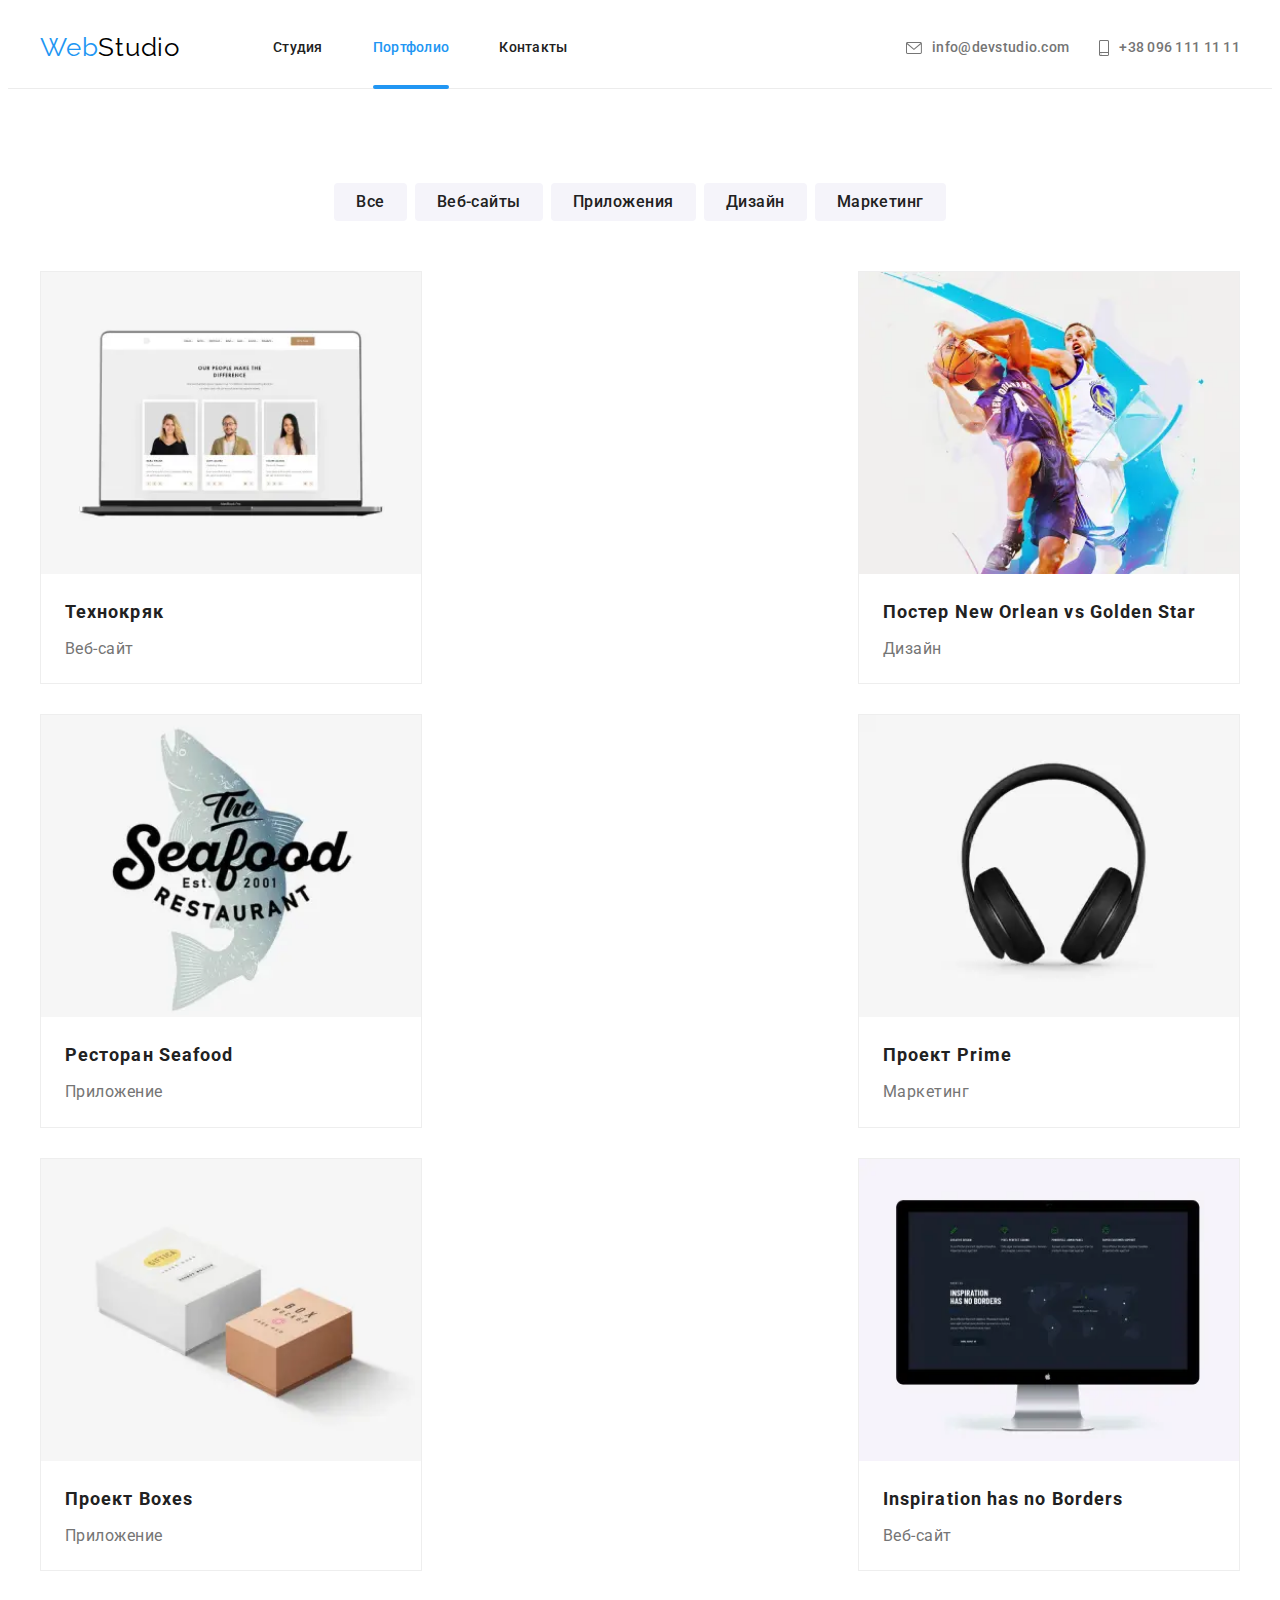
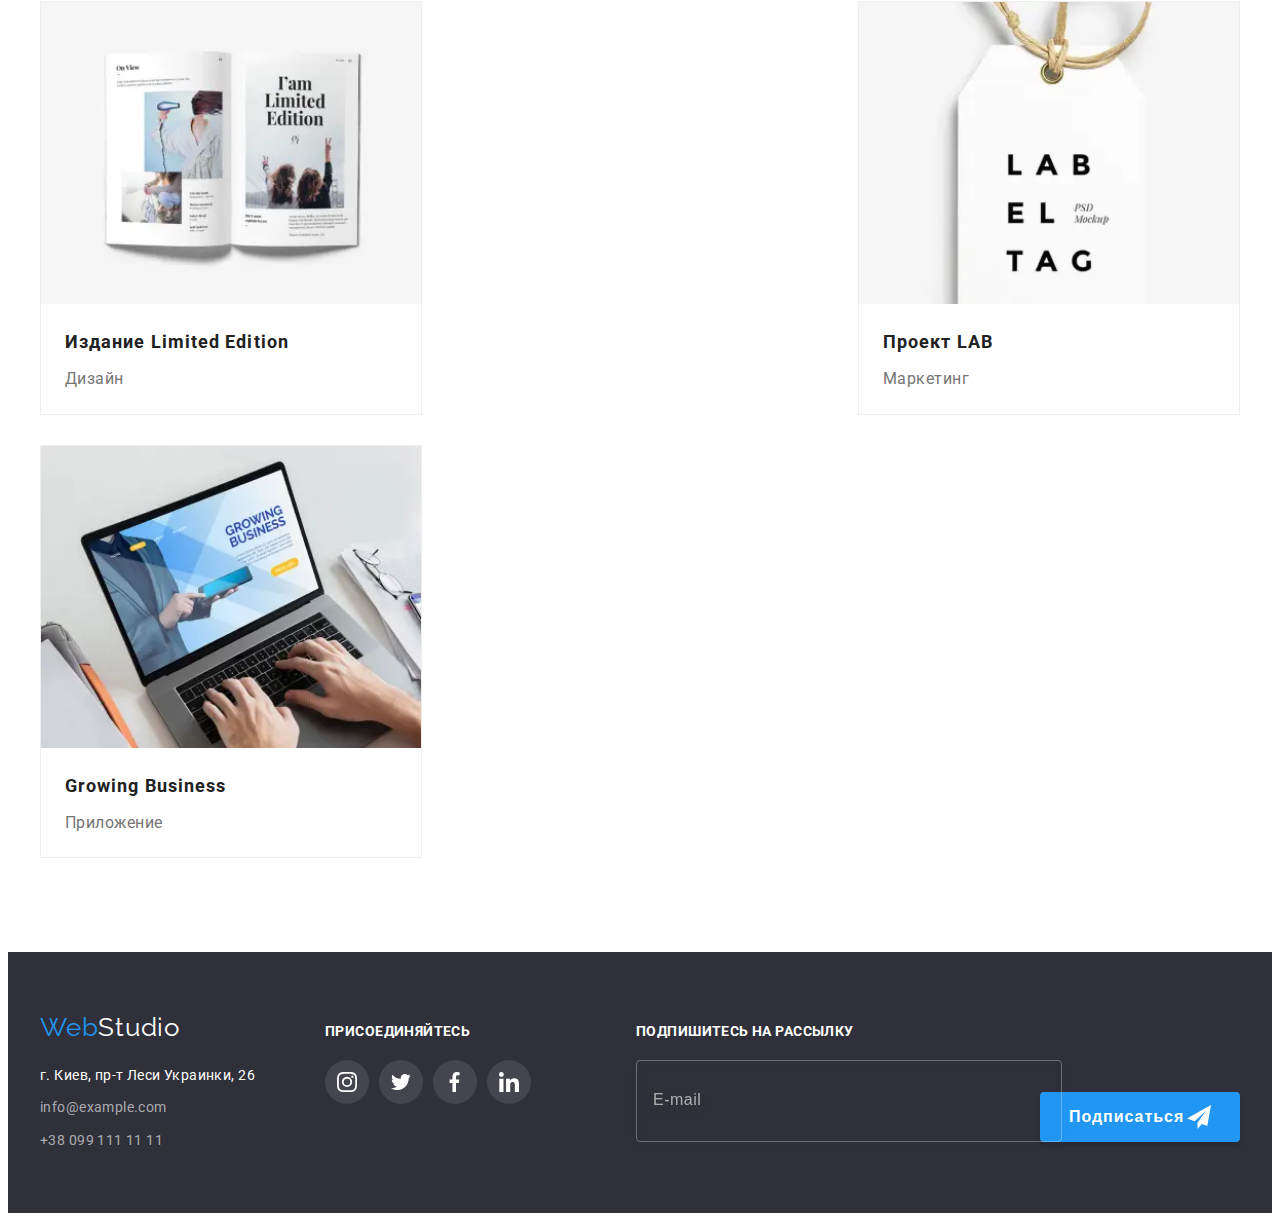
==== commit 89ee5807: "added mobile menu" ====
--- a/portfolio.html
+++ b/portfolio.html
@@ -455,7 +455,6 @@
         <li class="portfolio-item">
             <a href="#" class="example">
                 <div class="example__thumb-box">
-                <!-- <img class="example__img" src="./images/groving.jpg" alt="Growing Business"> -->
                 <picture>
                     <source media="(min-width: 1200px)" type="image/webp" srcset="
                                     ./images/desktop/examples/webp/example9_ds_370@1x.webp 1x,
--- a/css/main.min.css
+++ b/css/main.min.css
@@ -1 +1 @@
-h1,h2,h3,h4{margin:0px}body{font-family:"Roboto",sans-serif;color:#212121}body li{list-style-type:none}body a{text-decoration:none}.body.modal-open{overflow:hidden}img{display:block}button{cursor:pointer;border:none;background:none}p{color:#757575;font-size:14px;line-height:1.7;letter-spacing:.03em;margin:0px}ul{padding:0px;margin:0px}nav{display:-webkit-box;display:-ms-flexbox;display:flex}section{padding:94px 0}.header{border-bottom:solid 1px #ececec;width:100%}.container{margin-left:auto;margin-right:auto;padding:0 15px;outline:1px solid red}@media screen and (min-width: 1200px){.container{width:1200px;max-width:1200px}}.hidden{width:1px;height:1px;overflow:hidden;opacity:0;margin-top:-1px}.header__container{display:-webkit-box;display:-ms-flexbox;display:flex;-webkit-box-pack:justify;-ms-flex-pack:justify;justify-content:space-between;-webkit-box-align:center;-ms-flex-align:center;align-items:center;height:60px}@media screen and (min-width: 768px){.header__container{height:80px}}.logo{display:block;-ms-flex-item-align:center;align-self:center;color:#000;font-family:Raleway;font-size:24px;line-height:1.17;letter-spacing:.03em;padding:15px 0}.logo__web{color:#2196f3}@media screen and (min-width: 1200px){.logo{font-size:26px;line-height:1.2;padding:24px 0}}.footer__logo{color:#fff;padding:0;margin-bottom:20px}@media screen and (min-width: 1200px){.footer__logo{-ms-flex-item-align:start;align-self:start}}.nav{width:100%;height:100%;display:-webkit-box;display:-ms-flexbox;display:flex;-webkit-box-pack:justify;-ms-flex-pack:justify;justify-content:space-between}.nav-menu{display:none}@media screen and (min-width: 768px){.nav-menu{display:-webkit-box;display:-ms-flexbox;display:flex;-webkit-box-pack:justify;-ms-flex-pack:justify;justify-content:space-between;-webkit-box-align:center;-ms-flex-align:center;align-items:center}}@media screen and (min-width: 1200px){.nav-menu{display:-webkit-box;display:-ms-flexbox;display:flex;-webkit-box-align:center;-ms-flex-align:center;align-items:center;margin-left:93px}}.nav-menu__item:not(:last-child){margin-right:50px}.nav-menu__link{display:inline-block;position:relative;color:#212121;font-size:14px;font-weight:500;letter-spacing:.02em;line-height:1.14em;padding:32px 0;-webkit-transition:color 250ms cubic-bezier(0.4, 0, 0.2, 1);-o-transition:color 250ms cubic-bezier(0.4, 0, 0.2, 1);transition:color 250ms cubic-bezier(0.4, 0, 0.2, 1)}.nav-menu__link:hover,.nav-menu__link:focus,.nav-menu__link--active{color:#2196f3}.nav-menu__link--active::after{position:absolute;content:"";display:block;width:100%;height:4px;bottom:-1px;background-color:#2196f3;border-radius:2px;-webkit-transform:scale(1);-ms-transform:scale(1);transform:scale(1)}.nav-menu__link:not(.nav-menu__link--active)::after{position:absolute;content:"";display:block;width:100%;height:4px;bottom:-1px;background-color:#2196f3;border-radius:2px;-webkit-transform:scale(0);-ms-transform:scale(0);transform:scale(0);-webkit-transform-origin:left 10%;-ms-transform-origin:left 10%;transform-origin:left 10%;-webkit-transition:-webkit-transform 250ms cubic-bezier(0.4, 0, 0.2, 1);transition:-webkit-transform 250ms cubic-bezier(0.4, 0, 0.2, 1);-o-transition:transform 250ms cubic-bezier(0.4, 0, 0.2, 1);transition:transform 250ms cubic-bezier(0.4, 0, 0.2, 1);transition:transform 250ms cubic-bezier(0.4, 0, 0.2, 1), -webkit-transform 250ms cubic-bezier(0.4, 0, 0.2, 1)}.nav-menu__link:hover:after{-webkit-transform:scale(1);-ms-transform:scale(1);transform:scale(1)}.header-contacts{display:none}@media screen and (min-width: 768px){.header-contacts{display:-webkit-box;display:-ms-flexbox;display:flex;-webkit-box-pack:center;-ms-flex-pack:center;justify-content:center;-webkit-box-orient:vertical;-webkit-box-direction:normal;-ms-flex-direction:column;flex-direction:column}}@media screen and (min-width: 1200px){.header-contacts{-webkit-box-orient:horizontal;-webkit-box-direction:normal;-ms-flex-direction:row;flex-direction:row;margin-left:auto;-webkit-box-align:center;-ms-flex-align:center;align-items:center}}.header-contacts__link{display:-webkit-box;display:-ms-flexbox;display:flex;-webkit-box-align:center;-ms-flex-align:center;align-items:center;color:#757575;font-weight:500;font-size:14px;letter-spacing:.02em;line-height:1.14em;position:relative;-webkit-transition:color 250ms cubic-bezier(0.4, 0, 0.2, 1);-o-transition:color 250ms cubic-bezier(0.4, 0, 0.2, 1);transition:color 250ms cubic-bezier(0.4, 0, 0.2, 1)}@media screen and (min-width: 1200px){.header-contacts__link{padding:32px 0}}@media screen and (min-width: 768px){.header-contacts__item:not(:first-child){margin-top:10px}}@media screen and (min-width: 1200px){.header-contacts__item:not(:first-child){margin-left:30px;margin-top:0px}}.header-contacts__icon{fill:#757575;margin-right:10px;-webkit-transition:250ms cubic-bezier(0.4, 0, 0.2, 1);-o-transition:250ms cubic-bezier(0.4, 0, 0.2, 1);transition:250ms cubic-bezier(0.4, 0, 0.2, 1)}.header-contacts__link:hover svg,.header-contacts a:focus svg{fill:#2196f3}.header-contacts a:hover,.header-contacts a:focus{color:#2196f3}.burger__button{display:inline-block;width:40px;height:40px;padding:0px 0px;z-index:50}@media screen and (min-width: 768px){.burger__button{display:none}}.burger__button .icon-cross{display:none}.burger__button.is-opened .icon-cross{display:block}.burger__button.is-opened .icon-menu{display:none}.burger__button:hover .icon-menu{fill:#2196f3}.burger__button:hover .icon-cross{fill:#2196f3}.icon-cross,.icon-menu{fill:#212121;-webkit-transition:250ms cubic-bezier(0.4, 0, 0.2, 1);-o-transition:250ms cubic-bezier(0.4, 0, 0.2, 1);transition:250ms cubic-bezier(0.4, 0, 0.2, 1)}.hero{width:100%;padding:118px 0;margin-left:auto;margin-right:auto;background-size:cover;background-position:center;background-repeat:no-repeat;background-color:#2f303a;background-image:-webkit-gradient(linear, left top, right top, from(rgba(47, 48, 58, 0.4)), to(rgba(47, 48, 58, 0.4))),url("../images/mobile/hero/hero_mb_480@1x.jpg");background-image:-o-linear-gradient(left, rgba(47, 48, 58, 0.4), rgba(47, 48, 58, 0.4)),url("../images/mobile/hero/hero_mb_480@1x.jpg");background-image:linear-gradient(to right, rgba(47, 48, 58, 0.4), rgba(47, 48, 58, 0.4)),url("../images/mobile/hero/hero_mb_480@1x.jpg")}@media(min-device-pixel-ratio: 2),(-webkit-min-device-pixel-ratio: 2),(-o-min-device-pixel-ratio: 2/1),(min-resolution: 192dpi),(min-resolution: 2dppx){.hero{background-image:-webkit-gradient(linear, left top, right top, from(rgba(47, 48, 58, 0.4)), to(rgba(47, 48, 58, 0.4))),url("../images/mobile/hero/hero_mb_480@2x.jpg");background-image:-o-linear-gradient(left, rgba(47, 48, 58, 0.4), rgba(47, 48, 58, 0.4)),url("../images/mobile/hero/hero_mb_480@2x.jpg");background-image:linear-gradient(to right, rgba(47, 48, 58, 0.4), rgba(47, 48, 58, 0.4)),url("../images/mobile/hero/hero_mb_480@2x.jpg")}}@media(min-device-pixel-ratio: 3),(-webkit-min-device-pixel-ratio: 3),(-o-min-device-pixel-ratio: 3/1),(min-resolution: 288dpi),(min-resolution: 3dppx){.hero{background-image:-webkit-gradient(linear, left top, right top, from(rgba(47, 48, 58, 0.4)), to(rgba(47, 48, 58, 0.4))),url("../images/mobile/hero/hero_mb_480@3x.jpg");background-image:-o-linear-gradient(left, rgba(47, 48, 58, 0.4), rgba(47, 48, 58, 0.4)),url("../images/mobile/hero/hero_mb_480@3x.jpg");background-image:linear-gradient(to right, rgba(47, 48, 58, 0.4), rgba(47, 48, 58, 0.4)),url("../images/mobile/hero/hero_mb_480@3x.jpg")}}@media screen and (min-width: 1200px){.hero{padding:200px 0}}@media screen and (min-width: 768px){.hero{background-image:-webkit-gradient(linear, left top, right top, from(rgba(47, 48, 58, 0.4)), to(rgba(47, 48, 58, 0.4))),url("../images/tablet/hero/hero_tb_768@1x.jpg");background-image:-o-linear-gradient(left, rgba(47, 48, 58, 0.4), rgba(47, 48, 58, 0.4)),url("../images/tablet/hero/hero_tb_768@1x.jpg");background-image:linear-gradient(to right, rgba(47, 48, 58, 0.4), rgba(47, 48, 58, 0.4)),url("../images/tablet/hero/hero_tb_768@1x.jpg")}}@media(min-device-pixel-ratio: 2),(-webkit-min-device-pixel-ratio: 2),(-o-min-device-pixel-ratio: 2/1),(min-resolution: 192dpi),(min-resolution: 2dppx){.hero{background-image:-webkit-gradient(linear, left top, right top, from(rgba(47, 48, 58, 0.4)), to(rgba(47, 48, 58, 0.4))),url("../images/tablet/hero/hero_tb_768@2x.jpg");background-image:-o-linear-gradient(left, rgba(47, 48, 58, 0.4), rgba(47, 48, 58, 0.4)),url("../images/tablet/hero/hero_tb_768@2x.jpg");background-image:linear-gradient(to right, rgba(47, 48, 58, 0.4), rgba(47, 48, 58, 0.4)),url("../images/tablet/hero/hero_tb_768@2x.jpg")}}@media(min-device-pixel-ratio: 3),(-webkit-min-device-pixel-ratio: 3),(-o-min-device-pixel-ratio: 3/1),(min-resolution: 288dpi),(min-resolution: 3dppx){.hero{background-image:-webkit-gradient(linear, left top, right top, from(rgba(47, 48, 58, 0.4)), to(rgba(47, 48, 58, 0.4))),url("../images/tablet/hero/hero_tb_768@3x.jpg");background-image:-o-linear-gradient(left, rgba(47, 48, 58, 0.4), rgba(47, 48, 58, 0.4)),url("../images/tablet/hero/hero_tb_768@3x.jpg");background-image:linear-gradient(to right, rgba(47, 48, 58, 0.4), rgba(47, 48, 58, 0.4)),url("../images/tablet/hero/hero_tb_768@3x.jpg")}}@media screen and (min-width: 1200px){.hero{margin-left:auto;margin-right:auto;background-image:-webkit-gradient(linear, left top, right top, from(rgba(47, 48, 58, 0.4)), to(rgba(47, 48, 58, 0.4))),url("../images/desktop/hero/hero_ds_1600@1x.jpg");background-image:-o-linear-gradient(left, rgba(47, 48, 58, 0.4), rgba(47, 48, 58, 0.4)),url("../images/desktop/hero/hero_ds_1600@1x.jpg");background-image:linear-gradient(to right, rgba(47, 48, 58, 0.4), rgba(47, 48, 58, 0.4)),url("../images/desktop/hero/hero_ds_1600@1x.jpg");background-size:cover}}@media(min-device-pixel-ratio: 2),(-webkit-min-device-pixel-ratio: 2),(-o-min-device-pixel-ratio: 2/1),(min-resolution: 192dpi),(min-resolution: 2dppx){.hero{background-image:-webkit-gradient(linear, left top, right top, from(rgba(47, 48, 58, 0.4)), to(rgba(47, 48, 58, 0.4))),url("../images/desktop/hero/hero_ds_1600@2x.jpg");background-image:-o-linear-gradient(left, rgba(47, 48, 58, 0.4), rgba(47, 48, 58, 0.4)),url("../images/desktop/hero/hero_ds_1600@2x.jpg");background-image:linear-gradient(to right, rgba(47, 48, 58, 0.4), rgba(47, 48, 58, 0.4)),url("../images/desktop/hero/hero_ds_1600@2x.jpg")}}@media(min-device-pixel-ratio: 3),(-webkit-min-device-pixel-ratio: 3),(-o-min-device-pixel-ratio: 3/1),(min-resolution: 288dpi),(min-resolution: 3dppx){.hero{background-image:-webkit-gradient(linear, left top, right top, from(rgba(47, 48, 58, 0.4)), to(rgba(47, 48, 58, 0.4))),url("../images/desktop/hero/hero_ds_1600@3x.jpg");background-image:-o-linear-gradient(left, rgba(47, 48, 58, 0.4), rgba(47, 48, 58, 0.4)),url("../images/desktop/hero/hero_ds_1600@3x.jpg");background-image:linear-gradient(to right, rgba(47, 48, 58, 0.4), rgba(47, 48, 58, 0.4)),url("../images/desktop/hero/hero_ds_1600@3x.jpg")}}.hero__overlay{margin:0 auto;display:-webkit-box;display:-ms-flexbox;display:flex;-webkit-box-align:center;-ms-flex-align:center;align-items:center;-webkit-box-orient:vertical;-webkit-box-direction:normal;-ms-flex-direction:column;flex-direction:column;-webkit-box-pack:center;-ms-flex-pack:center;justify-content:center}.hero__title{color:#fff;font-size:26px;font-weight:900;letter-spacing:.06em;line-height:1.6;text-align:center;text-transform:uppercase;margin-bottom:30px}@media screen and (min-width: 1200px){.hero__title{font-size:44px;line-height:1.36}}.hero__button{display:inline-block;background-color:#2196f3;color:#fff;font-weight:700;font-size:16px;line-height:1.87;text-align:center;letter-spacing:.06em;padding:11px,34px;border:none;min-width:200px;min-height:50px;border-radius:4px;-webkit-transition:background-color 250ms cubic-bezier(0.4, 0, 0.2, 1);-o-transition:background-color 250ms cubic-bezier(0.4, 0, 0.2, 1);transition:background-color 250ms cubic-bezier(0.4, 0, 0.2, 1)}.hero__button:hover,.hero__button:focus{background-color:#188ce8}.benefits{padding:60px 0px}@media screen and (min-width: 1200px){.benefits{padding:94px 0}}@media screen and (min-width: 768px){.benefits__list{display:-webkit-box;display:-ms-flexbox;display:flex;-ms-flex-wrap:wrap;flex-wrap:wrap;-webkit-box-pack:justify;-ms-flex-pack:justify;justify-content:space-between;margin:-15px}}@media screen and (min-width: 768px)and (min-width: 1200px){.benefits__list{-webkit-box-pack:justify;-ms-flex-pack:justify;justify-content:space-between;margin:0}}.benefits__item{margin-bottom:30px}@media screen and (min-width: 768px){.benefits__item{width:calc((100% - 4 * 15px) / 2);margin:15px}}@media screen and (min-width: 768px)and (min-width: 1200px){.benefits__item{width:270px;margin:0}}.benefits__item:last-child{margin-bottom:0}.benefits__icon-frame{height:120px;border-radius:4px;background-color:#f5f4fa;display:-webkit-box;display:-ms-flexbox;display:flex;-webkit-box-pack:center;-ms-flex-pack:center;justify-content:center;-webkit-box-align:center;-ms-flex-align:center;align-items:center;margin-bottom:30px}.benefits__label{font-size:14px;font-weight:700;letter-spacing:.03em;margin-bottom:10px;line-height:1.14;text-transform:uppercase;text-align:center}@media screen and (min-width: 1200px){.benefits__label{text-align:left}}.activity{padding-top:0px;display:none}@media screen and (min-width: 1200px){.activity{display:block}}.activity__list{display:-webkit-box;display:-ms-flexbox;display:flex;-webkit-box-pack:justify;-ms-flex-pack:justify;justify-content:space-between}.activity__item{position:relative}.activity__title{font-size:36px;font-weight:700;letter-spacing:.03em;line-height:1.16;text-align:center;margin-bottom:50px}.activity__overlay{display:-webkit-box;display:-ms-flexbox;display:flex;-webkit-box-pack:center;-ms-flex-pack:center;justify-content:center;-webkit-box-align:center;-ms-flex-align:center;align-items:center;position:absolute;width:100%;height:70px;left:0%;bottom:0px;background-color:rgba(47,48,58,.8);color:#fff;text-transform:uppercase;font-size:14px;font-weight:700;line-height:1.17}.team{background-color:#f5f4fa;padding:60px 0}@media screen and (min-width: 1200px){.team{padding:94px 0}}.team__title{font-size:28px;font-weight:700;letter-spacing:.03em;line-height:1.16;text-align:center;margin-bottom:30px}@media screen and (min-width: 1200px){.team__title{font-size:36px;margin-bottom:50px}}.team__list{width:100%;display:-webkit-box;display:-ms-flexbox;display:flex;-ms-flex-wrap:wrap;flex-wrap:wrap;-webkit-box-pack:center;-ms-flex-pack:center;justify-content:center}@media screen and (min-width: 768px){.team__list{-webkit-box-pack:justify;-ms-flex-pack:justify;justify-content:space-between}}@media screen and (min-width: 1200px){.team__list{-ms-flex-wrap:nowrap;flex-wrap:nowrap}}.team__item{background-color:#fff;border-radius:0px 0px 4px 4px;-webkit-box-shadow:0px 2px 1px rgba(0,0,0,.2),0px 1px 1px rgba(0,0,0,.14),0px 1px 3px rgba(0,0,0,.12);box-shadow:0px 2px 1px rgba(0,0,0,.2),0px 1px 1px rgba(0,0,0,.14),0px 1px 3px rgba(0,0,0,.12);margin-bottom:30px}@media screen and (min-width: 768px){.team__item{-ms-flex-preferred-size:calc((100% - 2 * 15px) / 2);flex-basis:calc((100% - 2 * 15px) / 2);margin-bottom:30px}}@media screen and (min-width: 768px)and (min-width: 1200px){.team__item{-ms-flex-preferred-size:calc((100% - 6 * 15px) / 4);flex-basis:calc((100% - 6 * 15px) / 4);margin:0px}}.team__item:last-child{margin-bottom:0px}@media screen and (min-width: 768px){.team__item:nth-last-child(-n+2){margin-bottom:0px}}.team__img{width:100%;height:auto}.team__name{font-weight:500;font-size:16px;line-height:1.2;letter-spacing:.03em;margin-bottom:10px}.team__position{font-size:16px;line-height:1.2;margin:0px;letter-spacing:.03em}.team__meta{text-align:center;padding-top:30px;padding-bottom:24px}@media screen and (min-width: 1200px){.team__meta{padding:30px 32px}}.social__list{display:-webkit-box;display:-ms-flexbox;display:flex;-webkit-box-pack:center;-ms-flex-pack:center;justify-content:center;-webkit-box-align:center;-ms-flex-align:center;align-items:center;margin-top:16px}@media screen and (min-width: 1200px){.social__list{-webkit-box-pack:justify;-ms-flex-pack:justify;justify-content:space-between}}.social__item{display:-webkit-box;display:-ms-flexbox;display:flex;-webkit-box-pack:center;-ms-flex-pack:center;justify-content:center;-webkit-box-align:center;-ms-flex-align:center;align-items:center}.social__item:not(:last-child){margin-right:10px}.social__link{display:-webkit-box;display:-ms-flexbox;display:flex;-webkit-box-pack:center;-ms-flex-pack:center;justify-content:center;-webkit-box-align:center;-ms-flex-align:center;align-items:center;width:44px;height:44px;border-radius:50%;color:#afb1b8;-webkit-transition:background-color 250ms cubic-bezier(0.4, 0, 0.2, 1);-o-transition:background-color 250ms cubic-bezier(0.4, 0, 0.2, 1);transition:background-color 250ms cubic-bezier(0.4, 0, 0.2, 1)}.social__icon{fill:currentColor;-webkit-transition:fill 250ms cubic-bezier(0.4, 0, 0.2, 1);-o-transition:fill 250ms cubic-bezier(0.4, 0, 0.2, 1);transition:fill 250ms cubic-bezier(0.4, 0, 0.2, 1)}.social__link:hover,.social__link:focus{background-color:#2196f3}.social__link:hover .social__icon,.social__link:focus .social__icon{fill:#fff}.customers{padding:60px 0}@media screen and (min-width: 1200px){.customers{padding:94px 0}}.customers__title{font-size:28px;font-weight:700;letter-spacing:.03em;line-height:1.17;text-align:center;margin-bottom:30px}@media screen and (min-width: 1200px){.customers__title{font-size:36px;line-height:1.16;margin-bottom:50px}}.customers__list{display:-webkit-box;display:-ms-flexbox;display:flex;-webkit-box-pack:justify;-ms-flex-pack:justify;justify-content:space-between;-ms-flex-wrap:wrap;flex-wrap:wrap;min-width:260px;margin:-15px -15px 0 -15px}@media screen and (min-width: 1200px){.customers__list{-ms-flex-wrap:nowrap;flex-wrap:nowrap;margin:0}}.customers__item{-ms-flex-preferred-size:calc((100% - 4 * 15px) / 2);flex-basis:calc((100% - 4 * 15px) / 2);margin:15px}@media screen and (min-width: 768px){.customers__item{-ms-flex-preferred-size:calc((100% - 6 * 15px) / 3);flex-basis:calc((100% - 6 * 15px) / 3)}}@media screen and (min-width: 1200px){.customers__item{-ms-flex-preferred-size:calc((100% - 150px) / 6);flex-basis:calc((100% - 150px) / 6);margin:0}}.customers__item:nth-last-child(-n+2){margin-bottom:0px}@media screen and (min-width: 768px){.customers__item:nth-last-child(-n+3){margin-bottom:0px}}.customers__link{display:-webkit-box;display:-ms-flexbox;display:flex;-webkit-box-pack:center;-ms-flex-pack:center;justify-content:center;-webkit-box-align:center;-ms-flex-align:center;align-items:center;height:92px;border:1px solid #afb1b8;border-radius:4px;color:#afb1b8;-webkit-transition:border-color 250ms cubic-bezier(0.4, 0, 0.2, 1);-o-transition:border-color 250ms cubic-bezier(0.4, 0, 0.2, 1);transition:border-color 250ms cubic-bezier(0.4, 0, 0.2, 1)}.customers__link:hover,.customers__link:focus{border-color:#2196f3}.customers__link:hover .customers__logo,.customers__link:focus .customers__logo{fill:#2196f3}.customers__logo{fill:currentColor;-webkit-transition:fill 250ms cubic-bezier(0.4, 0, 0.2, 1);-o-transition:fill 250ms cubic-bezier(0.4, 0, 0.2, 1);transition:fill 250ms cubic-bezier(0.4, 0, 0.2, 1)}.footer{background-color:#2f303a;padding:60px 0}.footer__container{display:-webkit-box;display:-ms-flexbox;display:flex;-ms-flex-wrap:wrap;flex-wrap:wrap;-webkit-box-pack:center;-ms-flex-pack:center;justify-content:center}@media screen and (min-width: 768px){.footer__container{-webkit-box-align:baseline;-ms-flex-align:baseline;align-items:baseline}}@media screen and (min-width: 1200px){.footer__container{-ms-flex-wrap:nowrap;flex-wrap:nowrap}}.footer-contacts{-ms-flex-preferred-size:100%;flex-basis:100%;display:-webkit-box;display:-ms-flexbox;display:flex;-webkit-box-orient:vertical;-webkit-box-direction:normal;-ms-flex-direction:column;flex-direction:column;-webkit-box-align:center;-ms-flex-align:center;align-items:center;margin-bottom:60px}@media screen and (min-width: 768px){.footer-contacts{-ms-flex-preferred-size:50%;flex-basis:50%}}@media screen and (min-width: 1200px){.footer-contacts{-webkit-box-align:start;-ms-flex-align:start;align-items:flex-start;-ms-flex-preferred-size:auto;flex-basis:auto;margin-bottom:0}}.footer-contacts__link{color:rgba(255,255,255,.6);font-size:14px;letter-spacing:.03em;line-height:1.7;-webkit-transition:color 250ms cubic-bezier(0.4, 0, 0.2, 1);-o-transition:color 250ms cubic-bezier(0.4, 0, 0.2, 1);transition:color 250ms cubic-bezier(0.4, 0, 0.2, 1)}.footer-contacts__link:focus,.footer-contacts__link:hover{color:#2196f3}.footer-contacts__item:not(:last-child){margin-bottom:9px}.footer-adress{color:#fff;font-size:14px;font-style:normal;line-height:1.7;margin-bottom:9px;letter-spacing:.03em}.footer-social{margin-bottom:60px}@media screen and (min-width: 768px){.footer-social{margin:0 auto}}@media screen and (min-width: 1200px){.footer-social{margin-left:70px;-ms-flex-preferred-size:auto;flex-basis:auto}}.footer-social__list{display:-webkit-box;display:-ms-flexbox;display:flex}.footer-social__title{-ms-flex-preferred-size:100%;flex-basis:100%;text-align:center;font-size:14px;font-weight:700;letter-spacing:.03em;margin-bottom:10px;line-height:1.14;text-transform:uppercase;color:#fff;margin-bottom:20px}@media screen and (min-width: 1200px){.footer-social__title{text-align:left}}.footer-social__icon{fill:#fff}.footer-social__link:hover,.footer-social__link:focus{background-color:#2196f3}.footer-social__link{display:-webkit-box;display:-ms-flexbox;display:flex;-webkit-box-pack:center;-ms-flex-pack:center;justify-content:center;-webkit-box-align:center;-ms-flex-align:center;align-items:center;background-color:rgba(255,255,255,.1);width:44px;height:44px;border-radius:50%;-webkit-transition:background-color 250ms cubic-bezier(0.4, 0, 0.2, 1);-o-transition:background-color 250ms cubic-bezier(0.4, 0, 0.2, 1);transition:background-color 250ms cubic-bezier(0.4, 0, 0.2, 1)}.footer-social__item:not(:last-child){margin-right:10px}.subscribe{display:-webkit-box;display:-ms-flexbox;display:flex;-webkit-box-orient:vertical;-webkit-box-direction:normal;-ms-flex-direction:column;flex-direction:column;-webkit-box-align:stretch;-ms-flex-align:stretch;align-items:stretch;-ms-flex-preferred-size:100%;flex-basis:100%;color:#fff;font-weight:700;text-transform:uppercase;text-align:center;font-size:14px;line-height:1.17;letter-spacing:.03em}@media screen and (min-width: 1200px){.subscribe{-ms-flex-preferred-size:auto;flex-basis:auto;-webkit-box-orient:horizontal;-webkit-box-direction:normal;-ms-flex-direction:row;flex-direction:row;margin-left:auto;-webkit-box-align:end;-ms-flex-align:end;align-items:flex-end}}.subscribe__label{display:block;margin-bottom:20px}@media screen and (min-width: 1200px){.subscribe__label{text-align:left}}.subscribe__input{border:1px solid rgba(255,255,255,.3);border-radius:4px;height:50px;width:100%;max-width:450px;margin-bottom:20px;background-color:inherit;padding:15px 16px;color:#fff;-webkit-transition:border 250ms cubic-bezier(0.4, 0, 0.2, 1);-o-transition:border 250ms cubic-bezier(0.4, 0, 0.2, 1);transition:border 250ms cubic-bezier(0.4, 0, 0.2, 1);outline:none;-webkit-filter:drop-shadow(0px 4px 4px rgba(0, 0, 0, 0.15));filter:drop-shadow(0px 4px 4px rgba(0, 0, 0, 0.15))}@media screen and (min-width: 1200px){.subscribe__input{min-width:358px;margin-bottom:0}}.subscribe__input:focus,.subscribe__input:hover{border:1px solid #2196f3}.subscribe__input::-webkit-input-placeholder{color:rgba(255,255,255,.6);font-size:16px;line-height:1.25;letter-spacing:.03em}.subscribe__input::-moz-placeholder{color:rgba(255,255,255,.6);font-size:16px;line-height:1.25;letter-spacing:.03em}.subscribe__input:-ms-input-placeholder{color:rgba(255,255,255,.6);font-size:16px;line-height:1.25;letter-spacing:.03em}.subscribe__input::-ms-input-placeholder{color:rgba(255,255,255,.6);font-size:16px;line-height:1.25;letter-spacing:.03em}.subscribe__input::placeholder{color:rgba(255,255,255,.6);font-size:16px;line-height:1.25;letter-spacing:.03em}.subscribe__button{display:-webkit-box;display:-ms-flexbox;display:flex;-webkit-box-pack:justify;-ms-flex-pack:justify;justify-content:space-between;-webkit-box-align:center;-ms-flex-align:center;align-items:center;margin:0 auto;min-width:200px;height:50px;border-radius:4px;background-color:#2196f3;color:#fff;font-size:16px;font-weight:700;line-height:1.87;letter-spacing:.06em;-webkit-transition:background-color 250ms cubic-bezier(0.4, 0, 0.2, 1);-o-transition:background-color 250ms cubic-bezier(0.4, 0, 0.2, 1);transition:background-color 250ms cubic-bezier(0.4, 0, 0.2, 1);padding:0 29px;-webkit-box-shadow:0px 4px 4px rgba(0,0,0,.15);box-shadow:0px 4px 4px rgba(0,0,0,.15)}@media screen and (min-width: 1200px){.subscribe__button{margin-left:12px}}.subscribe__button:hover{background-color:#188ce8}.backdrop{position:fixed;top:0;left:0;width:100%;height:100%;background-color:rgba(0,0,0,.2);opacity:1;-webkit-transition:opacity 250ms cubic-bezier(0.4, 0, 0.2, 1);-o-transition:opacity 250ms cubic-bezier(0.4, 0, 0.2, 1);transition:opacity 250ms cubic-bezier(0.4, 0, 0.2, 1)}.backdrop.is-hidden{opacity:0;pointer-events:none}.backdrop.is-hidden .modal{-webkit-transform:translate(-50%, -50%) scale(0.9);-ms-transform:translate(-50%, -50%) scale(0.9);transform:translate(-50%, -50%) scale(0.9)}.modal{position:absolute;top:50%;left:50%;-webkit-transform:translate(-50%, -50%) scale(1);-ms-transform:translate(-50%, -50%) scale(1);transform:translate(-50%, -50%) scale(1);width:450px;height:610px;background-color:#fff;-webkit-transition:250ms cubic-bezier(0.4, 0, 0.2, 1);-o-transition:250ms cubic-bezier(0.4, 0, 0.2, 1);transition:250ms cubic-bezier(0.4, 0, 0.2, 1);padding:40px;border-radius:4px;-webkit-box-shadow:0px 1px 3px rgba(0,0,0,.12),0px 1px 1px rgba(0,0,0,.14),0px 2px 1px rgba(0,0,0,.2);box-shadow:0px 1px 3px rgba(0,0,0,.12),0px 1px 1px rgba(0,0,0,.14),0px 2px 1px rgba(0,0,0,.2)}@media screen and (min-width: 768px){.modal{width:450px;height:610px}}@media screen and (min-width: 1200px){.modal{width:528px;height:581px}}.modal__title{text-align:center;color:#212121;font-size:20px;font-weight:700;line-height:1.5;letter-spacing:.03em;margin-bottom:30px}@media screen and (min-width: 1200px){.modal__title{line-height:1.17}}.modal-close{position:absolute;right:8px;top:8px;width:30px;height:30px;border-radius:50%;padding:0;margin:0;background-color:#fff;border:1px solid rgba(0,0,0,.1);fill:#000;-webkit-transition:fill 250ms cubic-bezier(0.4, 0, 0.2, 1);-o-transition:fill 250ms cubic-bezier(0.4, 0, 0.2, 1);transition:fill 250ms cubic-bezier(0.4, 0, 0.2, 1)}.modal-close__icon{position:absolute;top:50%;left:50%;-webkit-transform:translate(-50%, -50%);-ms-transform:translate(-50%, -50%);transform:translate(-50%, -50%)}.modal-close:hover{fill:#2196f3}.modal-form__wrap{position:relative;display:block;width:100%;height:40px;margin-bottom:28px}.modal-form__wrap:nth-child(4){margin-bottom:0px}.modal-form__input{width:100%;height:100%;border:1px solid rgba(33,33,33,.2);border-radius:4px;outline:none;padding-left:42px;font-size:14px;line-height:1.17;color:#757575;-webkit-transition:border-color 250ms cubic-bezier(0.4, 0, 0.2, 1);-o-transition:border-color 250ms cubic-bezier(0.4, 0, 0.2, 1);transition:border-color 250ms cubic-bezier(0.4, 0, 0.2, 1)}.modal-form .modal-comment{-webkit-transition:border-color 250ms cubic-bezier(0.4, 0, 0.2, 1);-o-transition:border-color 250ms cubic-bezier(0.4, 0, 0.2, 1);transition:border-color 250ms cubic-bezier(0.4, 0, 0.2, 1)}.modal-form__input:focus,.modal-form .modal-comment:focus{border-color:#2196f3}.modal-form__label{position:absolute;display:block;top:50%;left:42px;font-size:12px;letter-spacing:.01em;color:#757575;line-height:1.17;letter-spacing:.01em;-webkit-transform:translateY(-50%);-ms-transform:translateY(-50%);transform:translateY(-50%);-webkit-transition:-webkit-transform 250ms cubic-bezier(0.4, 0, 0.2, 1);transition:-webkit-transform 250ms cubic-bezier(0.4, 0, 0.2, 1);-o-transition:transform 250ms cubic-bezier(0.4, 0, 0.2, 1);transition:transform 250ms cubic-bezier(0.4, 0, 0.2, 1);transition:transform 250ms cubic-bezier(0.4, 0, 0.2, 1), -webkit-transform 250ms cubic-bezier(0.4, 0, 0.2, 1)}.modal-form__input:not(:-moz-placeholder-shown)+.modal-form__label{transform:translate(-42px, -3.1em)}.modal-form__input:not(:-ms-input-placeholder)+.modal-form__label{-ms-transform:translate(-42px, -3.1em);transform:translate(-42px, -3.1em)}.modal-form__wrap:focus-within>.modal-form__label,.modal-form__input:not(:placeholder-shown)+.modal-form__label{-webkit-transform:translate(-42px, -3.1em);-ms-transform:translate(-42px, -3.1em);transform:translate(-42px, -3.1em)}.modal-form__icon{position:absolute;top:50%;left:15px;-webkit-transform:translateY(-50%);-ms-transform:translateY(-50%);transform:translateY(-50%);fill:currentColor;-webkit-transition:fill 250ms cubic-bezier(0.4, 0, 0.2, 1);-o-transition:fill 250ms cubic-bezier(0.4, 0, 0.2, 1);transition:fill 250ms cubic-bezier(0.4, 0, 0.2, 1)}.modal-form__wrap:focus-within>.modal-form__icon{fill:#2196f3}.modal-form__wrap:focus-within>.modal-comment__input{border-color:#2196f3}.comment{min-height:120px}.comment-label{position:absolute;top:-1.5em;left:0;font-size:12px;line-height:1.17;letter-spacing:.01em;padding-bottom:4px;color:#757575}.modal-comment__input{position:relative;width:100%;min-height:100%;resize:none;outline:none;border:1px solid rgba(33,33,33,.2);border-radius:4px;padding:12px 16px;font-size:14px;line-height:1.17;color:#757575}.modal-comment__input::-webkit-input-placeholder{position:absolute;font-size:14px;line-height:1.17;color:#75757580;z-index:10}.modal-comment__input::-moz-placeholder{position:absolute;font-size:14px;line-height:1.17;color:#75757580;z-index:10}.modal-comment__input:-ms-input-placeholder{position:absolute;font-size:14px;line-height:1.17;color:#75757580;z-index:10}.modal-comment__input::-ms-input-placeholder{position:absolute;font-size:14px;line-height:1.17;color:#75757580;z-index:10}.modal-comment__input::placeholder{position:absolute;font-size:14px;line-height:1.17;color:#75757580;z-index:10}.label-position{position:relative;display:block}.modal-checkbox{position:relative;display:-webkit-box;display:-ms-flexbox;display:flex;-webkit-box-pack:center;-ms-flex-pack:center;justify-content:center;-webkit-box-align:center;-ms-flex-align:center;align-items:center;margin-top:20px;font-size:14px;line-height:1.7;letter-spacing:.03em;color:#2196f3;padding-bottom:30px}.modal-checkbox__link{color:#2196f3;text-decoration:underline;-webkit-text-decoration-skip-ink:none;text-decoration-skip-ink:none}.modal-checkbox__link:hover{cursor:pointer}.modal-checkbox__label{font-size:12px;line-height:1.17;letter-spacing:.03em;color:#757575}@media screen and (min-width: 1200px){.modal-checkbox__label{font-size:14px;line-height:1.7;letter-spacing:.03em}}.modal-checkbox__icon{display:inline-block;width:16px;height:15px;border:2px solid #000;border-radius:2px;margin-right:9px;-webkit-transition:border 250ms cubic-bezier(0.4, 0, 0.2, 1);-o-transition:border 250ms cubic-bezier(0.4, 0, 0.2, 1);transition:border 250ms cubic-bezier(0.4, 0, 0.2, 1)}.modal-checkbox--hidden:checked+.modal-checkbox__icon{background-color:#2196f3;border-color:#2196f3;background-image:url("../images/icon check.svg");background-size:contain;background-origin:border-box}.modal-checkbox--hidden:focus~.modal-checkbox__icon{border:2px solid #2196f3}.modal-checkbox:hover .modal-checkbox__icon{border:2px solid #2196f3}.modal-checkbox--hidden{position:absolute;width:1px;height:1px;margin:-1px;border:0;padding:0;overflow:hidden;clip:rect(0 0 0 0)}.modal-submit{display:block;min-width:200px;height:50px;border-radius:4px;background-color:#2196f3;font-size:16px;font-weight:700;letter-spacing:.06em;line-height:1.87;color:#fff;padding:0;margin:0 auto;-webkit-box-shadow:0px 4px 4px rgba(0,0,0,.15);box-shadow:0px 4px 4px rgba(0,0,0,.15);-webkit-transition:background-color 250ms cubic-bezier(0.4, 0, 0.2, 1);-o-transition:background-color 250ms cubic-bezier(0.4, 0, 0.2, 1);transition:background-color 250ms cubic-bezier(0.4, 0, 0.2, 1)}.modal-submit:hover{background-color:#188ce8}.portfolio{padding:60px 0}.portfolio-filter{display:-webkit-box;display:-ms-flexbox;display:flex;-webkit-box-pack:center;-ms-flex-pack:center;justify-content:center;margin-bottom:56px}.portfolio-filter__list{display:-webkit-box;display:-ms-flexbox;display:flex;-ms-flex-wrap:wrap;flex-wrap:wrap;margin-bottom:-15px}.portfolio-filter__item{margin-right:8px;margin-bottom:15px}.portfolio-filter__item:last-child{margin-right:0}.portfolio-filter__button{font-family:inherit;color:#212121;font-weight:500;font-size:16px;letter-spacing:.03em;line-height:1.62;background-color:#f5f4fa;padding:6px 22px;border-radius:4px;-webkit-transition:background-color 250ms cubic-bezier(0.4, 0, 0.2, 1),color 250ms cubic-bezier(0.4, 0, 0.2, 1),-webkit-box-shadow 250ms cubic-bezier(0.4, 0, 0.2, 1);transition:background-color 250ms cubic-bezier(0.4, 0, 0.2, 1),color 250ms cubic-bezier(0.4, 0, 0.2, 1),-webkit-box-shadow 250ms cubic-bezier(0.4, 0, 0.2, 1);-o-transition:background-color 250ms cubic-bezier(0.4, 0, 0.2, 1),color 250ms cubic-bezier(0.4, 0, 0.2, 1),box-shadow 250ms cubic-bezier(0.4, 0, 0.2, 1);transition:background-color 250ms cubic-bezier(0.4, 0, 0.2, 1),color 250ms cubic-bezier(0.4, 0, 0.2, 1),box-shadow 250ms cubic-bezier(0.4, 0, 0.2, 1);transition:background-color 250ms cubic-bezier(0.4, 0, 0.2, 1),color 250ms cubic-bezier(0.4, 0, 0.2, 1),box-shadow 250ms cubic-bezier(0.4, 0, 0.2, 1),-webkit-box-shadow 250ms cubic-bezier(0.4, 0, 0.2, 1)}.portfolio-filter__button:hover,.portfolio-filter__button:focus{color:#fff;background-color:#2196f3;-webkit-box-shadow:0px 3px 1px rgba(0,0,0,.1),0px 1px 2px rgba(0,0,0,.08),0px 2px 2px rgba(0,0,0,.12);box-shadow:0px 3px 1px rgba(0,0,0,.1),0px 1px 2px rgba(0,0,0,.08),0px 2px 2px rgba(0,0,0,.12)}.example__thumb-box{position:relative;width:100%;overflow:hidden}.example__overlay{position:absolute;top:0px;left:0px;width:100%;height:100%;padding:63px 24px;background-color:rgba(33,150,243,.9);-webkit-transform:translateY(101%);-ms-transform:translateY(101%);transform:translateY(101%);-webkit-transition:-webkit-transform 250ms cubic-bezier(0.4, 0, 0.2, 1);transition:-webkit-transform 250ms cubic-bezier(0.4, 0, 0.2, 1);-o-transition:transform 250ms cubic-bezier(0.4, 0, 0.2, 1);transition:transform 250ms cubic-bezier(0.4, 0, 0.2, 1);transition:transform 250ms cubic-bezier(0.4, 0, 0.2, 1), -webkit-transform 250ms cubic-bezier(0.4, 0, 0.2, 1)}.example:hover .example__overlay{-webkit-transform:translateY(0);-ms-transform:translateY(0);transform:translateY(0)}.example:focus .example__overlay{-webkit-transform:translateY(0);-ms-transform:translateY(0);transform:translateY(0)}.example__img{width:100%}.example__title{color:#212121;font-weight:700;font-size:18px;letter-spacing:.06em;margin-bottom:4px;line-height:2}.example__category{color:#757575;font-size:16px;letter-spacing:.03em;line-height:1.85}.example__overlay-text{color:#fff;font-size:18px;line-height:1.6;letter-spacing:.03em}.example__description{padding:20px 24px}.example__category{margin:0px}.example:hover .example-overlay{-webkit-transform:translateY(0);-ms-transform:translateY(0);transform:translateY(0)}.example:focus .example-overlay{-webkit-transform:translateY(0);-ms-transform:translateY(0);transform:translateY(0)}.portfolio-item:hover{-webkit-box-shadow:0px 1px 1px rgba(0,0,0,.12),0px 4px 4px rgba(0,0,0,.06),1px 4px 6px rgba(0,0,0,.16);box-shadow:0px 1px 1px rgba(0,0,0,.12),0px 4px 4px rgba(0,0,0,.06),1px 4px 6px rgba(0,0,0,.16)}.portfolio-list{display:-webkit-box;display:-ms-flexbox;display:flex;-ms-flex-wrap:wrap;flex-wrap:wrap;-webkit-box-pack:justify;-ms-flex-pack:justify;justify-content:space-between}.portfolio-item{width:370px;min-height:404px;margin-right:30px;border:solid 1px #eee;margin-bottom:30px;-webkit-transition:-webkit-box-shadow 250ms cubic-bezier(0.4, 0, 0.2, 1);transition:-webkit-box-shadow 250ms cubic-bezier(0.4, 0, 0.2, 1);-o-transition:box-shadow 250ms cubic-bezier(0.4, 0, 0.2, 1);transition:box-shadow 250ms cubic-bezier(0.4, 0, 0.2, 1);transition:box-shadow 250ms cubic-bezier(0.4, 0, 0.2, 1), -webkit-box-shadow 250ms cubic-bezier(0.4, 0, 0.2, 1)}.portfolio-item:nth-last-child(-n+3){margin-bottom:0px}.portfolio-item:nth-child(3n+3){margin-right:0px}/*# sourceMappingURL=main.min.css.map */+h1,h2,h3,h4{margin:0px}body{font-family:"Roboto",sans-serif;color:#212121}body.modal-open{overflow:hidden}body li{list-style-type:none}body a{text-decoration:none}img{display:block}button{cursor:pointer;border:none;background:none}p{color:#757575;font-size:14px;line-height:1.7;letter-spacing:.03em;margin:0px}ul{padding:0px;margin:0px}nav{display:-webkit-box;display:-ms-flexbox;display:flex}section{padding:94px 0}.header{border-bottom:solid 1px #ececec;width:100%}.container{margin-left:auto;margin-right:auto;padding:0 15px}@media screen and (min-width: 1200px){.container{width:1200px;max-width:1200px}}.hidden{width:1px;height:1px;overflow:hidden;opacity:0;margin-top:-1px}.header__container{display:-webkit-box;display:-ms-flexbox;display:flex;-webkit-box-pack:justify;-ms-flex-pack:justify;justify-content:space-between;-webkit-box-align:center;-ms-flex-align:center;align-items:center;height:60px}@media screen and (min-width: 768px){.header__container{height:80px}}.logo{display:block;-ms-flex-item-align:center;align-self:center;color:#000;font-family:Raleway;font-size:24px;line-height:1.17;letter-spacing:.03em;padding:15px 0}.logo__web{color:#2196f3}@media screen and (min-width: 1200px){.logo{font-size:26px;line-height:1.2;padding:24px 0}}.footer__logo{color:#fff;padding:0;margin-bottom:20px}@media screen and (min-width: 1200px){.footer__logo{-ms-flex-item-align:start;align-self:start}}.nav{width:100%;height:100%;display:-webkit-box;display:-ms-flexbox;display:flex;-webkit-box-pack:justify;-ms-flex-pack:justify;justify-content:space-between}.nav-menu{display:none}@media screen and (min-width: 768px){.nav-menu{display:-webkit-box;display:-ms-flexbox;display:flex;-webkit-box-pack:justify;-ms-flex-pack:justify;justify-content:space-between;-webkit-box-align:center;-ms-flex-align:center;align-items:center}}@media screen and (min-width: 1200px){.nav-menu{display:-webkit-box;display:-ms-flexbox;display:flex;-webkit-box-align:center;-ms-flex-align:center;align-items:center;margin-left:93px}}.nav-menu__item:not(:last-child){margin-right:50px}.nav-menu__link{display:inline-block;position:relative;color:#212121;font-size:14px;font-weight:500;letter-spacing:.02em;line-height:1.14em;padding:32px 0;-webkit-transition:color 250ms cubic-bezier(0.4, 0, 0.2, 1);-o-transition:color 250ms cubic-bezier(0.4, 0, 0.2, 1);transition:color 250ms cubic-bezier(0.4, 0, 0.2, 1)}.nav-menu__link:hover,.nav-menu__link:focus,.nav-menu__link--active{color:#2196f3}.nav-menu__link--active::after{position:absolute;content:"";display:block;width:100%;height:4px;bottom:-1px;background-color:#2196f3;border-radius:2px;-webkit-transform:scale(1);-ms-transform:scale(1);transform:scale(1)}.nav-menu__link:not(.nav-menu__link--active)::after{position:absolute;content:"";display:block;width:100%;height:4px;bottom:-1px;background-color:#2196f3;border-radius:2px;-webkit-transform:scale(0);-ms-transform:scale(0);transform:scale(0);-webkit-transform-origin:left 10%;-ms-transform-origin:left 10%;transform-origin:left 10%;-webkit-transition:-webkit-transform 250ms cubic-bezier(0.4, 0, 0.2, 1);transition:-webkit-transform 250ms cubic-bezier(0.4, 0, 0.2, 1);-o-transition:transform 250ms cubic-bezier(0.4, 0, 0.2, 1);transition:transform 250ms cubic-bezier(0.4, 0, 0.2, 1);transition:transform 250ms cubic-bezier(0.4, 0, 0.2, 1), -webkit-transform 250ms cubic-bezier(0.4, 0, 0.2, 1)}.nav-menu__link:hover:after{-webkit-transform:scale(1);-ms-transform:scale(1);transform:scale(1)}.mobile-menu{position:fixed;display:none;-webkit-box-orient:vertical;-webkit-box-direction:normal;-ms-flex-direction:column;flex-direction:column;-webkit-box-pack:justify;-ms-flex-pack:justify;justify-content:space-between;width:100%;height:100%;background-color:rgba(255,255,255,.9);-webkit-backdrop-filter:blur(10px);backdrop-filter:blur(10px);margin-left:-15px;padding:48px 40px}.mobile-menu.is-opened{display:-webkit-box;display:-ms-flexbox;display:flex}.mobile-nav__link{font-size:40px;line-height:1.17;text-transform:capitalize;font-weight:500;color:#212121}.mobile-nav__link--active{color:#2196f3}.mobile-nav__link:hover,.mobile-nav__link:focus{color:#2196f3}.mobile-nav__item{padding-bottom:35px}.mobile-contacts{margin-top:auto}.mobile-contacts__item{padding-bottom:32px}.mobile-contacts__link--phone{font-size:34px;line-height:1.17;letter-spacing:.02em;color:#2196f3}.mobile-contacts__link--mail{font-size:24px;line-height:1.17;letter-spacing:.02em;color:#757575}.mobile-social{display:-webkit-box;display:-ms-flexbox;display:flex;-ms-flex-wrap:wrap;flex-wrap:wrap;-webkit-box-pack:start;-ms-flex-pack:start;justify-content:flex-start}.mobile-social__link{color:#2196f3;font-size:18px;font-weight:500;line-height:1.22;text-transform:capitalize}.mobile-social__item{display:-webkit-box;display:-ms-flexbox;display:flex;margin:20px 10px 0 0}.mobile-social__item:not(:last-child):after{content:"";display:block;width:1px;background-color:rgba(21,21,21,.2);height:100%;margin-left:10px}.header-contacts{display:none}@media screen and (min-width: 768px){.header-contacts{display:-webkit-box;display:-ms-flexbox;display:flex;-webkit-box-pack:center;-ms-flex-pack:center;justify-content:center;-webkit-box-orient:vertical;-webkit-box-direction:normal;-ms-flex-direction:column;flex-direction:column}}@media screen and (min-width: 1200px){.header-contacts{-webkit-box-orient:horizontal;-webkit-box-direction:normal;-ms-flex-direction:row;flex-direction:row;margin-left:auto;-webkit-box-align:center;-ms-flex-align:center;align-items:center}}.header-contacts__link{display:-webkit-box;display:-ms-flexbox;display:flex;-webkit-box-align:center;-ms-flex-align:center;align-items:center;color:#757575;font-weight:500;font-size:14px;letter-spacing:.02em;line-height:1.14em;position:relative;-webkit-transition:color 250ms cubic-bezier(0.4, 0, 0.2, 1);-o-transition:color 250ms cubic-bezier(0.4, 0, 0.2, 1);transition:color 250ms cubic-bezier(0.4, 0, 0.2, 1)}@media screen and (min-width: 1200px){.header-contacts__link{padding:32px 0}}@media screen and (min-width: 768px){.header-contacts__item:not(:first-child){margin-top:10px}}@media screen and (min-width: 1200px){.header-contacts__item:not(:first-child){margin-left:30px;margin-top:0px}}.header-contacts__icon{fill:#757575;margin-right:10px;-webkit-transition:250ms cubic-bezier(0.4, 0, 0.2, 1);-o-transition:250ms cubic-bezier(0.4, 0, 0.2, 1);transition:250ms cubic-bezier(0.4, 0, 0.2, 1)}.header-contacts__link:hover svg,.header-contacts a:focus svg{fill:#2196f3}.header-contacts a:hover,.header-contacts a:focus{color:#2196f3}.burger__button{display:inline-block;width:40px;height:40px;padding:0px 0px;z-index:50}@media screen and (min-width: 768px){.burger__button{display:none}}.burger__button .icon-cross{display:none}.burger__button.is-opened .icon-cross{display:block}.burger__button.is-opened .icon-menu{display:none}.burger__button:hover .icon-menu{fill:#2196f3}.burger__button:hover .icon-cross{fill:#2196f3}.icon-cross,.icon-menu{fill:#212121;-webkit-transition:250ms cubic-bezier(0.4, 0, 0.2, 1);-o-transition:250ms cubic-bezier(0.4, 0, 0.2, 1);transition:250ms cubic-bezier(0.4, 0, 0.2, 1)}.hero{width:100%;padding:118px 0;margin-left:auto;margin-right:auto;background-size:cover;background-position:center;background-repeat:no-repeat;background-color:#2f303a;background-image:-webkit-gradient(linear, left top, right top, from(rgba(47, 48, 58, 0.4)), to(rgba(47, 48, 58, 0.4))),url("../images/mobile/hero/hero_mb_480@1x.jpg");background-image:-o-linear-gradient(left, rgba(47, 48, 58, 0.4), rgba(47, 48, 58, 0.4)),url("../images/mobile/hero/hero_mb_480@1x.jpg");background-image:linear-gradient(to right, rgba(47, 48, 58, 0.4), rgba(47, 48, 58, 0.4)),url("../images/mobile/hero/hero_mb_480@1x.jpg")}@media(min-device-pixel-ratio: 2),(-webkit-min-device-pixel-ratio: 2),(-o-min-device-pixel-ratio: 2/1),(min-resolution: 192dpi),(min-resolution: 2dppx){.hero{background-image:-webkit-gradient(linear, left top, right top, from(rgba(47, 48, 58, 0.4)), to(rgba(47, 48, 58, 0.4))),url("../images/mobile/hero/hero_mb_480@2x.jpg");background-image:-o-linear-gradient(left, rgba(47, 48, 58, 0.4), rgba(47, 48, 58, 0.4)),url("../images/mobile/hero/hero_mb_480@2x.jpg");background-image:linear-gradient(to right, rgba(47, 48, 58, 0.4), rgba(47, 48, 58, 0.4)),url("../images/mobile/hero/hero_mb_480@2x.jpg")}}@media(min-device-pixel-ratio: 3),(-webkit-min-device-pixel-ratio: 3),(-o-min-device-pixel-ratio: 3/1),(min-resolution: 288dpi),(min-resolution: 3dppx){.hero{background-image:-webkit-gradient(linear, left top, right top, from(rgba(47, 48, 58, 0.4)), to(rgba(47, 48, 58, 0.4))),url("../images/mobile/hero/hero_mb_480@3x.jpg");background-image:-o-linear-gradient(left, rgba(47, 48, 58, 0.4), rgba(47, 48, 58, 0.4)),url("../images/mobile/hero/hero_mb_480@3x.jpg");background-image:linear-gradient(to right, rgba(47, 48, 58, 0.4), rgba(47, 48, 58, 0.4)),url("../images/mobile/hero/hero_mb_480@3x.jpg")}}@media screen and (min-width: 1200px){.hero{padding:200px 0}}@media screen and (min-width: 768px){.hero{background-image:-webkit-gradient(linear, left top, right top, from(rgba(47, 48, 58, 0.4)), to(rgba(47, 48, 58, 0.4))),url("../images/tablet/hero/hero_tb_768@1x.jpg");background-image:-o-linear-gradient(left, rgba(47, 48, 58, 0.4), rgba(47, 48, 58, 0.4)),url("../images/tablet/hero/hero_tb_768@1x.jpg");background-image:linear-gradient(to right, rgba(47, 48, 58, 0.4), rgba(47, 48, 58, 0.4)),url("../images/tablet/hero/hero_tb_768@1x.jpg")}}@media(min-device-pixel-ratio: 2),(-webkit-min-device-pixel-ratio: 2),(-o-min-device-pixel-ratio: 2/1),(min-resolution: 192dpi),(min-resolution: 2dppx){.hero{background-image:-webkit-gradient(linear, left top, right top, from(rgba(47, 48, 58, 0.4)), to(rgba(47, 48, 58, 0.4))),url("../images/tablet/hero/hero_tb_768@2x.jpg");background-image:-o-linear-gradient(left, rgba(47, 48, 58, 0.4), rgba(47, 48, 58, 0.4)),url("../images/tablet/hero/hero_tb_768@2x.jpg");background-image:linear-gradient(to right, rgba(47, 48, 58, 0.4), rgba(47, 48, 58, 0.4)),url("../images/tablet/hero/hero_tb_768@2x.jpg")}}@media(min-device-pixel-ratio: 3),(-webkit-min-device-pixel-ratio: 3),(-o-min-device-pixel-ratio: 3/1),(min-resolution: 288dpi),(min-resolution: 3dppx){.hero{background-image:-webkit-gradient(linear, left top, right top, from(rgba(47, 48, 58, 0.4)), to(rgba(47, 48, 58, 0.4))),url("../images/tablet/hero/hero_tb_768@3x.jpg");background-image:-o-linear-gradient(left, rgba(47, 48, 58, 0.4), rgba(47, 48, 58, 0.4)),url("../images/tablet/hero/hero_tb_768@3x.jpg");background-image:linear-gradient(to right, rgba(47, 48, 58, 0.4), rgba(47, 48, 58, 0.4)),url("../images/tablet/hero/hero_tb_768@3x.jpg")}}@media screen and (min-width: 1200px){.hero{margin-left:auto;margin-right:auto;background-image:-webkit-gradient(linear, left top, right top, from(rgba(47, 48, 58, 0.4)), to(rgba(47, 48, 58, 0.4))),url("../images/desktop/hero/hero_ds_1600@1x.jpg");background-image:-o-linear-gradient(left, rgba(47, 48, 58, 0.4), rgba(47, 48, 58, 0.4)),url("../images/desktop/hero/hero_ds_1600@1x.jpg");background-image:linear-gradient(to right, rgba(47, 48, 58, 0.4), rgba(47, 48, 58, 0.4)),url("../images/desktop/hero/hero_ds_1600@1x.jpg");background-size:cover}}@media(min-device-pixel-ratio: 2),(-webkit-min-device-pixel-ratio: 2),(-o-min-device-pixel-ratio: 2/1),(min-resolution: 192dpi),(min-resolution: 2dppx){.hero{background-image:-webkit-gradient(linear, left top, right top, from(rgba(47, 48, 58, 0.4)), to(rgba(47, 48, 58, 0.4))),url("../images/desktop/hero/hero_ds_1600@2x.jpg");background-image:-o-linear-gradient(left, rgba(47, 48, 58, 0.4), rgba(47, 48, 58, 0.4)),url("../images/desktop/hero/hero_ds_1600@2x.jpg");background-image:linear-gradient(to right, rgba(47, 48, 58, 0.4), rgba(47, 48, 58, 0.4)),url("../images/desktop/hero/hero_ds_1600@2x.jpg")}}@media(min-device-pixel-ratio: 3),(-webkit-min-device-pixel-ratio: 3),(-o-min-device-pixel-ratio: 3/1),(min-resolution: 288dpi),(min-resolution: 3dppx){.hero{background-image:-webkit-gradient(linear, left top, right top, from(rgba(47, 48, 58, 0.4)), to(rgba(47, 48, 58, 0.4))),url("../images/desktop/hero/hero_ds_1600@3x.jpg");background-image:-o-linear-gradient(left, rgba(47, 48, 58, 0.4), rgba(47, 48, 58, 0.4)),url("../images/desktop/hero/hero_ds_1600@3x.jpg");background-image:linear-gradient(to right, rgba(47, 48, 58, 0.4), rgba(47, 48, 58, 0.4)),url("../images/desktop/hero/hero_ds_1600@3x.jpg")}}.hero__overlay{margin:0 auto;display:-webkit-box;display:-ms-flexbox;display:flex;-webkit-box-align:center;-ms-flex-align:center;align-items:center;-webkit-box-orient:vertical;-webkit-box-direction:normal;-ms-flex-direction:column;flex-direction:column;-webkit-box-pack:center;-ms-flex-pack:center;justify-content:center}.hero__title{color:#fff;font-size:26px;font-weight:900;letter-spacing:.06em;line-height:1.6;text-align:center;text-transform:uppercase;margin-bottom:30px}@media screen and (min-width: 1200px){.hero__title{font-size:44px;line-height:1.36}}.hero__button{display:inline-block;background-color:#2196f3;color:#fff;font-weight:700;font-size:16px;line-height:1.87;text-align:center;letter-spacing:.06em;padding:11px,34px;border:none;min-width:200px;min-height:50px;border-radius:4px;-webkit-transition:background-color 250ms cubic-bezier(0.4, 0, 0.2, 1);-o-transition:background-color 250ms cubic-bezier(0.4, 0, 0.2, 1);transition:background-color 250ms cubic-bezier(0.4, 0, 0.2, 1)}.hero__button:hover,.hero__button:focus{background-color:#188ce8}.benefits{padding:60px 0px}@media screen and (min-width: 1200px){.benefits{padding:94px 0}}@media screen and (min-width: 768px){.benefits__list{display:-webkit-box;display:-ms-flexbox;display:flex;-ms-flex-wrap:wrap;flex-wrap:wrap;-webkit-box-pack:justify;-ms-flex-pack:justify;justify-content:space-between;margin:-15px}}@media screen and (min-width: 768px)and (min-width: 1200px){.benefits__list{-webkit-box-pack:justify;-ms-flex-pack:justify;justify-content:space-between;margin:0}}.benefits__item{margin-bottom:30px}@media screen and (min-width: 768px){.benefits__item{width:calc((100% - 4 * 15px) / 2);margin:15px}}@media screen and (min-width: 768px)and (min-width: 1200px){.benefits__item{width:270px;margin:0}}.benefits__item:last-child{margin-bottom:0}.benefits__icon-frame{height:120px;border-radius:4px;background-color:#f5f4fa;display:-webkit-box;display:-ms-flexbox;display:flex;-webkit-box-pack:center;-ms-flex-pack:center;justify-content:center;-webkit-box-align:center;-ms-flex-align:center;align-items:center;margin-bottom:30px}.benefits__label{font-size:14px;font-weight:700;letter-spacing:.03em;margin-bottom:10px;line-height:1.14;text-transform:uppercase;text-align:center}@media screen and (min-width: 1200px){.benefits__label{text-align:left}}.activity{padding-top:0px;display:none}@media screen and (min-width: 1200px){.activity{display:block}}.activity__list{display:-webkit-box;display:-ms-flexbox;display:flex;-webkit-box-pack:justify;-ms-flex-pack:justify;justify-content:space-between}.activity__item{position:relative}.activity__title{font-size:36px;font-weight:700;letter-spacing:.03em;line-height:1.16;text-align:center;margin-bottom:50px}.activity__overlay{display:-webkit-box;display:-ms-flexbox;display:flex;-webkit-box-pack:center;-ms-flex-pack:center;justify-content:center;-webkit-box-align:center;-ms-flex-align:center;align-items:center;position:absolute;width:100%;height:70px;left:0%;bottom:0px;background-color:rgba(47,48,58,.8);color:#fff;text-transform:uppercase;font-size:14px;font-weight:700;line-height:1.17}.team{background-color:#f5f4fa;padding:60px 0}@media screen and (min-width: 1200px){.team{padding:94px 0}}.team__title{font-size:28px;font-weight:700;letter-spacing:.03em;line-height:1.16;text-align:center;margin-bottom:30px}@media screen and (min-width: 1200px){.team__title{font-size:36px;margin-bottom:50px}}.team__list{width:100%;display:-webkit-box;display:-ms-flexbox;display:flex;-ms-flex-wrap:wrap;flex-wrap:wrap;-webkit-box-pack:center;-ms-flex-pack:center;justify-content:center}@media screen and (min-width: 768px){.team__list{-webkit-box-pack:justify;-ms-flex-pack:justify;justify-content:space-between}}@media screen and (min-width: 1200px){.team__list{-ms-flex-wrap:nowrap;flex-wrap:nowrap}}.team__item{background-color:#fff;border-radius:0px 0px 4px 4px;-webkit-box-shadow:0px 2px 1px rgba(0,0,0,.2),0px 1px 1px rgba(0,0,0,.14),0px 1px 3px rgba(0,0,0,.12);box-shadow:0px 2px 1px rgba(0,0,0,.2),0px 1px 1px rgba(0,0,0,.14),0px 1px 3px rgba(0,0,0,.12);margin-bottom:30px}@media screen and (min-width: 768px){.team__item{-ms-flex-preferred-size:calc((100% - 2 * 15px) / 2);flex-basis:calc((100% - 2 * 15px) / 2);margin-bottom:30px}}@media screen and (min-width: 768px)and (min-width: 1200px){.team__item{-ms-flex-preferred-size:calc((100% - 6 * 15px) / 4);flex-basis:calc((100% - 6 * 15px) / 4);margin:0px}}.team__item:last-child{margin-bottom:0px}@media screen and (min-width: 768px){.team__item:nth-last-child(-n+2){margin-bottom:0px}}.team__img{width:100%;height:auto}.team__name{font-weight:500;font-size:16px;line-height:1.2;letter-spacing:.03em;margin-bottom:10px}.team__position{font-size:16px;line-height:1.2;margin:0px;letter-spacing:.03em}.team__meta{text-align:center;padding-top:30px;padding-bottom:24px}@media screen and (min-width: 1200px){.team__meta{padding:30px 32px}}.social__list{display:-webkit-box;display:-ms-flexbox;display:flex;-webkit-box-pack:center;-ms-flex-pack:center;justify-content:center;-webkit-box-align:center;-ms-flex-align:center;align-items:center;margin-top:16px}@media screen and (min-width: 1200px){.social__list{-webkit-box-pack:justify;-ms-flex-pack:justify;justify-content:space-between}}.social__item{display:-webkit-box;display:-ms-flexbox;display:flex;-webkit-box-pack:center;-ms-flex-pack:center;justify-content:center;-webkit-box-align:center;-ms-flex-align:center;align-items:center}.social__item:not(:last-child){margin-right:10px}.social__link{display:-webkit-box;display:-ms-flexbox;display:flex;-webkit-box-pack:center;-ms-flex-pack:center;justify-content:center;-webkit-box-align:center;-ms-flex-align:center;align-items:center;width:44px;height:44px;border-radius:50%;color:#afb1b8;-webkit-transition:background-color 250ms cubic-bezier(0.4, 0, 0.2, 1);-o-transition:background-color 250ms cubic-bezier(0.4, 0, 0.2, 1);transition:background-color 250ms cubic-bezier(0.4, 0, 0.2, 1)}.social__icon{fill:currentColor;-webkit-transition:fill 250ms cubic-bezier(0.4, 0, 0.2, 1);-o-transition:fill 250ms cubic-bezier(0.4, 0, 0.2, 1);transition:fill 250ms cubic-bezier(0.4, 0, 0.2, 1)}.social__link:hover,.social__link:focus{background-color:#2196f3}.social__link:hover .social__icon,.social__link:focus .social__icon{fill:#fff}.customers{padding:60px 0}@media screen and (min-width: 1200px){.customers{padding:94px 0}}.customers__title{font-size:28px;font-weight:700;letter-spacing:.03em;line-height:1.17;text-align:center;margin-bottom:30px}@media screen and (min-width: 1200px){.customers__title{font-size:36px;line-height:1.16;margin-bottom:50px}}.customers__list{display:-webkit-box;display:-ms-flexbox;display:flex;-webkit-box-pack:justify;-ms-flex-pack:justify;justify-content:space-between;-ms-flex-wrap:wrap;flex-wrap:wrap;min-width:260px;margin:-15px -15px 0 -15px}@media screen and (min-width: 1200px){.customers__list{-ms-flex-wrap:nowrap;flex-wrap:nowrap;margin:0}}.customers__item{-ms-flex-preferred-size:calc((100% - 4 * 15px) / 2);flex-basis:calc((100% - 4 * 15px) / 2);margin:15px}@media screen and (min-width: 768px){.customers__item{-ms-flex-preferred-size:calc((100% - 6 * 15px) / 3);flex-basis:calc((100% - 6 * 15px) / 3)}}@media screen and (min-width: 1200px){.customers__item{-ms-flex-preferred-size:calc((100% - 150px) / 6);flex-basis:calc((100% - 150px) / 6);margin:0}}.customers__item:nth-last-child(-n+2){margin-bottom:0px}@media screen and (min-width: 768px){.customers__item:nth-last-child(-n+3){margin-bottom:0px}}.customers__link{display:-webkit-box;display:-ms-flexbox;display:flex;-webkit-box-pack:center;-ms-flex-pack:center;justify-content:center;-webkit-box-align:center;-ms-flex-align:center;align-items:center;height:92px;border:1px solid #afb1b8;border-radius:4px;color:#afb1b8;-webkit-transition:border-color 250ms cubic-bezier(0.4, 0, 0.2, 1);-o-transition:border-color 250ms cubic-bezier(0.4, 0, 0.2, 1);transition:border-color 250ms cubic-bezier(0.4, 0, 0.2, 1)}.customers__link:hover,.customers__link:focus{border-color:#2196f3}.customers__link:hover .customers__logo,.customers__link:focus .customers__logo{fill:#2196f3}.customers__logo{fill:currentColor;-webkit-transition:fill 250ms cubic-bezier(0.4, 0, 0.2, 1);-o-transition:fill 250ms cubic-bezier(0.4, 0, 0.2, 1);transition:fill 250ms cubic-bezier(0.4, 0, 0.2, 1)}.footer{background-color:#2f303a;padding:60px 0}.footer__container{display:-webkit-box;display:-ms-flexbox;display:flex;-ms-flex-wrap:wrap;flex-wrap:wrap;-webkit-box-pack:center;-ms-flex-pack:center;justify-content:center}@media screen and (min-width: 768px){.footer__container{-webkit-box-align:baseline;-ms-flex-align:baseline;align-items:baseline}}@media screen and (min-width: 1200px){.footer__container{-ms-flex-wrap:nowrap;flex-wrap:nowrap}}.footer-contacts{-ms-flex-preferred-size:100%;flex-basis:100%;display:-webkit-box;display:-ms-flexbox;display:flex;-webkit-box-orient:vertical;-webkit-box-direction:normal;-ms-flex-direction:column;flex-direction:column;-webkit-box-align:center;-ms-flex-align:center;align-items:center;margin-bottom:60px}@media screen and (min-width: 768px){.footer-contacts{-ms-flex-preferred-size:50%;flex-basis:50%}}@media screen and (min-width: 1200px){.footer-contacts{-webkit-box-align:start;-ms-flex-align:start;align-items:flex-start;-ms-flex-preferred-size:auto;flex-basis:auto;margin-bottom:0}}.footer-contacts__link{color:rgba(255,255,255,.6);font-size:14px;letter-spacing:.03em;line-height:1.7;-webkit-transition:color 250ms cubic-bezier(0.4, 0, 0.2, 1);-o-transition:color 250ms cubic-bezier(0.4, 0, 0.2, 1);transition:color 250ms cubic-bezier(0.4, 0, 0.2, 1)}.footer-contacts__link:focus,.footer-contacts__link:hover{color:#2196f3}.footer-contacts__item:not(:last-child){margin-bottom:9px}.footer-adress{color:#fff;font-size:14px;font-style:normal;line-height:1.7;margin-bottom:9px;letter-spacing:.03em}.footer-social{margin-bottom:60px}@media screen and (min-width: 768px){.footer-social{margin:0 auto}}@media screen and (min-width: 1200px){.footer-social{margin-left:70px;-ms-flex-preferred-size:auto;flex-basis:auto}}.footer-social__list{display:-webkit-box;display:-ms-flexbox;display:flex}.footer-social__title{-ms-flex-preferred-size:100%;flex-basis:100%;text-align:center;font-size:14px;font-weight:700;letter-spacing:.03em;margin-bottom:10px;line-height:1.14;text-transform:uppercase;color:#fff;margin-bottom:20px}@media screen and (min-width: 1200px){.footer-social__title{text-align:left}}.footer-social__icon{fill:#fff}.footer-social__link:hover,.footer-social__link:focus{background-color:#2196f3}.footer-social__link{display:-webkit-box;display:-ms-flexbox;display:flex;-webkit-box-pack:center;-ms-flex-pack:center;justify-content:center;-webkit-box-align:center;-ms-flex-align:center;align-items:center;background-color:rgba(255,255,255,.1);width:44px;height:44px;border-radius:50%;-webkit-transition:background-color 250ms cubic-bezier(0.4, 0, 0.2, 1);-o-transition:background-color 250ms cubic-bezier(0.4, 0, 0.2, 1);transition:background-color 250ms cubic-bezier(0.4, 0, 0.2, 1)}.footer-social__item:not(:last-child){margin-right:10px}.subscribe{display:-webkit-box;display:-ms-flexbox;display:flex;-webkit-box-orient:vertical;-webkit-box-direction:normal;-ms-flex-direction:column;flex-direction:column;-webkit-box-align:stretch;-ms-flex-align:stretch;align-items:stretch;-ms-flex-preferred-size:100%;flex-basis:100%;color:#fff;font-weight:700;text-transform:uppercase;text-align:center;font-size:14px;line-height:1.17;letter-spacing:.03em}@media screen and (min-width: 1200px){.subscribe{-ms-flex-preferred-size:auto;flex-basis:auto;-webkit-box-orient:horizontal;-webkit-box-direction:normal;-ms-flex-direction:row;flex-direction:row;margin-left:auto;-webkit-box-align:end;-ms-flex-align:end;align-items:flex-end}}.subscribe__label{display:block;margin-bottom:20px}@media screen and (min-width: 1200px){.subscribe__label{text-align:left}}.subscribe__input{border:1px solid rgba(255,255,255,.3);border-radius:4px;height:50px;width:100%;max-width:450px;margin-bottom:20px;background-color:inherit;padding:15px 16px;color:#fff;-webkit-transition:border 250ms cubic-bezier(0.4, 0, 0.2, 1);-o-transition:border 250ms cubic-bezier(0.4, 0, 0.2, 1);transition:border 250ms cubic-bezier(0.4, 0, 0.2, 1);outline:none;-webkit-filter:drop-shadow(0px 4px 4px rgba(0, 0, 0, 0.15));filter:drop-shadow(0px 4px 4px rgba(0, 0, 0, 0.15))}@media screen and (min-width: 1200px){.subscribe__input{min-width:358px;margin-bottom:0}}.subscribe__input:focus,.subscribe__input:hover{border:1px solid #2196f3}.subscribe__input::-webkit-input-placeholder{color:rgba(255,255,255,.6);font-size:16px;line-height:1.25;letter-spacing:.03em}.subscribe__input::-moz-placeholder{color:rgba(255,255,255,.6);font-size:16px;line-height:1.25;letter-spacing:.03em}.subscribe__input:-ms-input-placeholder{color:rgba(255,255,255,.6);font-size:16px;line-height:1.25;letter-spacing:.03em}.subscribe__input::-ms-input-placeholder{color:rgba(255,255,255,.6);font-size:16px;line-height:1.25;letter-spacing:.03em}.subscribe__input::placeholder{color:rgba(255,255,255,.6);font-size:16px;line-height:1.25;letter-spacing:.03em}.subscribe__button{display:-webkit-box;display:-ms-flexbox;display:flex;-webkit-box-pack:justify;-ms-flex-pack:justify;justify-content:space-between;-webkit-box-align:center;-ms-flex-align:center;align-items:center;margin:0 auto;min-width:200px;height:50px;border-radius:4px;background-color:#2196f3;color:#fff;font-size:16px;font-weight:700;line-height:1.87;letter-spacing:.06em;-webkit-transition:background-color 250ms cubic-bezier(0.4, 0, 0.2, 1);-o-transition:background-color 250ms cubic-bezier(0.4, 0, 0.2, 1);transition:background-color 250ms cubic-bezier(0.4, 0, 0.2, 1);padding:0 29px;-webkit-box-shadow:0px 4px 4px rgba(0,0,0,.15);box-shadow:0px 4px 4px rgba(0,0,0,.15)}@media screen and (min-width: 1200px){.subscribe__button{margin-left:12px}}.subscribe__button:hover{background-color:#188ce8}.backdrop{position:fixed;top:0;left:0;width:100%;height:100%;background-color:rgba(0,0,0,.2);opacity:1;-webkit-transition:opacity 250ms cubic-bezier(0.4, 0, 0.2, 1);-o-transition:opacity 250ms cubic-bezier(0.4, 0, 0.2, 1);transition:opacity 250ms cubic-bezier(0.4, 0, 0.2, 1);z-index:100;overflow-y:scroll}.backdrop.is-hidden{opacity:0;pointer-events:none}.backdrop.is-hidden .modal{-webkit-transform:translate(-50%, -50%) scale(0.9);-ms-transform:translate(-50%, -50%) scale(0.9);transform:translate(-50%, -50%) scale(0.9)}.modal{position:absolute;top:50%;left:50%;-webkit-transform:translate(-50%, -50%) scale(1);-ms-transform:translate(-50%, -50%) scale(1);transform:translate(-50%, -50%) scale(1);width:450px;height:610px;background-color:#fff;-webkit-transition:250ms cubic-bezier(0.4, 0, 0.2, 1);-o-transition:250ms cubic-bezier(0.4, 0, 0.2, 1);transition:250ms cubic-bezier(0.4, 0, 0.2, 1);padding:40px;border-radius:4px;-webkit-box-shadow:0px 1px 3px rgba(0,0,0,.12),0px 1px 1px rgba(0,0,0,.14),0px 2px 1px rgba(0,0,0,.2);box-shadow:0px 1px 3px rgba(0,0,0,.12),0px 1px 1px rgba(0,0,0,.14),0px 2px 1px rgba(0,0,0,.2)}@media screen and (min-width: 768px){.modal{width:450px;height:610px}}@media screen and (min-width: 1200px){.modal{width:528px;height:581px}}.modal__title{text-align:center;color:#212121;font-size:20px;font-weight:700;line-height:1.5;letter-spacing:.03em;margin-bottom:30px}@media screen and (min-width: 1200px){.modal__title{line-height:1.17}}.modal-close{position:absolute;right:8px;top:8px;width:30px;height:30px;border-radius:50%;padding:0;margin:0;background-color:#fff;border:1px solid rgba(0,0,0,.1);fill:#000;-webkit-transition:fill 250ms cubic-bezier(0.4, 0, 0.2, 1);-o-transition:fill 250ms cubic-bezier(0.4, 0, 0.2, 1);transition:fill 250ms cubic-bezier(0.4, 0, 0.2, 1)}.modal-close__icon{position:absolute;top:50%;left:50%;-webkit-transform:translate(-50%, -50%);-ms-transform:translate(-50%, -50%);transform:translate(-50%, -50%)}.modal-close:hover{fill:#2196f3}.modal-form__wrap{position:relative;display:block;width:100%;height:40px;margin-bottom:28px}.modal-form__wrap:nth-child(4){margin-bottom:0px}.modal-form__input{width:100%;height:100%;border:1px solid rgba(33,33,33,.2);border-radius:4px;outline:none;padding-left:42px;font-size:14px;line-height:1.17;color:#757575;-webkit-transition:border-color 250ms cubic-bezier(0.4, 0, 0.2, 1);-o-transition:border-color 250ms cubic-bezier(0.4, 0, 0.2, 1);transition:border-color 250ms cubic-bezier(0.4, 0, 0.2, 1)}.modal-form .modal-comment{-webkit-transition:border-color 250ms cubic-bezier(0.4, 0, 0.2, 1);-o-transition:border-color 250ms cubic-bezier(0.4, 0, 0.2, 1);transition:border-color 250ms cubic-bezier(0.4, 0, 0.2, 1)}.modal-form__input:focus,.modal-form .modal-comment:focus{border-color:#2196f3}.modal-form__label{position:absolute;display:block;top:50%;left:42px;font-size:12px;letter-spacing:.01em;color:#757575;line-height:1.17;letter-spacing:.01em;-webkit-transform:translateY(-50%);-ms-transform:translateY(-50%);transform:translateY(-50%);-webkit-transition:-webkit-transform 250ms cubic-bezier(0.4, 0, 0.2, 1);transition:-webkit-transform 250ms cubic-bezier(0.4, 0, 0.2, 1);-o-transition:transform 250ms cubic-bezier(0.4, 0, 0.2, 1);transition:transform 250ms cubic-bezier(0.4, 0, 0.2, 1);transition:transform 250ms cubic-bezier(0.4, 0, 0.2, 1), -webkit-transform 250ms cubic-bezier(0.4, 0, 0.2, 1)}.modal-form__input:not(:-moz-placeholder-shown)+.modal-form__label{transform:translate(-42px, -3.1em)}.modal-form__input:not(:-ms-input-placeholder)+.modal-form__label{-ms-transform:translate(-42px, -3.1em);transform:translate(-42px, -3.1em)}.modal-form__wrap:focus-within>.modal-form__label,.modal-form__input:not(:placeholder-shown)+.modal-form__label{-webkit-transform:translate(-42px, -3.1em);-ms-transform:translate(-42px, -3.1em);transform:translate(-42px, -3.1em)}.modal-form__icon{position:absolute;top:50%;left:15px;-webkit-transform:translateY(-50%);-ms-transform:translateY(-50%);transform:translateY(-50%);fill:currentColor;-webkit-transition:fill 250ms cubic-bezier(0.4, 0, 0.2, 1);-o-transition:fill 250ms cubic-bezier(0.4, 0, 0.2, 1);transition:fill 250ms cubic-bezier(0.4, 0, 0.2, 1)}.modal-form__wrap:focus-within>.modal-form__icon{fill:#2196f3}.modal-form__wrap:focus-within>.modal-comment__input{border-color:#2196f3}.comment{min-height:120px}.comment-label{position:absolute;top:-1.5em;left:0;font-size:12px;line-height:1.17;letter-spacing:.01em;padding-bottom:4px;color:#757575}.modal-comment__input{position:relative;width:100%;min-height:100%;resize:none;outline:none;border:1px solid rgba(33,33,33,.2);border-radius:4px;padding:12px 16px;font-size:14px;line-height:1.17;color:#757575}.modal-comment__input::-webkit-input-placeholder{position:absolute;font-size:14px;line-height:1.17;color:#75757580;z-index:10}.modal-comment__input::-moz-placeholder{position:absolute;font-size:14px;line-height:1.17;color:#75757580;z-index:10}.modal-comment__input:-ms-input-placeholder{position:absolute;font-size:14px;line-height:1.17;color:#75757580;z-index:10}.modal-comment__input::-ms-input-placeholder{position:absolute;font-size:14px;line-height:1.17;color:#75757580;z-index:10}.modal-comment__input::placeholder{position:absolute;font-size:14px;line-height:1.17;color:#75757580;z-index:10}.label-position{position:relative;display:block}.modal-checkbox{position:relative;display:-webkit-box;display:-ms-flexbox;display:flex;-webkit-box-pack:center;-ms-flex-pack:center;justify-content:center;-webkit-box-align:center;-ms-flex-align:center;align-items:center;margin-top:20px;font-size:14px;line-height:1.7;letter-spacing:.03em;color:#2196f3;padding-bottom:30px}.modal-checkbox__link{color:#2196f3;text-decoration:underline;-webkit-text-decoration-skip-ink:none;text-decoration-skip-ink:none}.modal-checkbox__link:hover{cursor:pointer}.modal-checkbox__label{font-size:12px;line-height:1.17;letter-spacing:.03em;color:#757575}@media screen and (min-width: 1200px){.modal-checkbox__label{font-size:14px;line-height:1.7;letter-spacing:.03em}}.modal-checkbox__icon{display:inline-block;width:16px;height:15px;border:2px solid #000;border-radius:2px;margin-right:9px;-webkit-transition:border 250ms cubic-bezier(0.4, 0, 0.2, 1);-o-transition:border 250ms cubic-bezier(0.4, 0, 0.2, 1);transition:border 250ms cubic-bezier(0.4, 0, 0.2, 1)}.modal-checkbox--hidden:checked+.modal-checkbox__icon{background-color:#2196f3;border-color:#2196f3;background-image:url("../images/icon check.svg");background-size:contain;background-origin:border-box}.modal-checkbox--hidden:focus~.modal-checkbox__icon{border:2px solid #2196f3}.modal-checkbox:hover .modal-checkbox__icon{border:2px solid #2196f3}.modal-checkbox--hidden{position:absolute;width:1px;height:1px;margin:-1px;border:0;padding:0;overflow:hidden;clip:rect(0 0 0 0)}.modal-submit{display:block;min-width:200px;height:50px;border-radius:4px;background-color:#2196f3;font-size:16px;font-weight:700;letter-spacing:.06em;line-height:1.87;color:#fff;padding:0;margin:0 auto;-webkit-box-shadow:0px 4px 4px rgba(0,0,0,.15);box-shadow:0px 4px 4px rgba(0,0,0,.15);-webkit-transition:background-color 250ms cubic-bezier(0.4, 0, 0.2, 1);-o-transition:background-color 250ms cubic-bezier(0.4, 0, 0.2, 1);transition:background-color 250ms cubic-bezier(0.4, 0, 0.2, 1)}.modal-submit:hover{background-color:#188ce8}.portfolio-filter{display:-webkit-box;display:-ms-flexbox;display:flex;-webkit-box-pack:center;-ms-flex-pack:center;justify-content:center;margin-bottom:40px}@media screen and (min-width: 768px){.portfolio-filter{margin-bottom:30px}}@media screen and (min-width: 1200px){.portfolio-filter{margin-bottom:50px}}.portfolio-filter__list{display:-webkit-box;display:-ms-flexbox;display:flex;-ms-flex-wrap:wrap;flex-wrap:wrap;margin-bottom:-15px}.portfolio-filter__item{margin-right:8px;margin-bottom:15px}.portfolio-filter__item:last-child{margin-right:0}.portfolio-filter__button{font-family:inherit;color:#212121;font-weight:500;font-size:16px;letter-spacing:.03em;line-height:1.62;background-color:#f5f4fa;padding:6px 22px;border-radius:4px;-webkit-transition:background-color 250ms cubic-bezier(0.4, 0, 0.2, 1),color 250ms cubic-bezier(0.4, 0, 0.2, 1),-webkit-box-shadow 250ms cubic-bezier(0.4, 0, 0.2, 1);transition:background-color 250ms cubic-bezier(0.4, 0, 0.2, 1),color 250ms cubic-bezier(0.4, 0, 0.2, 1),-webkit-box-shadow 250ms cubic-bezier(0.4, 0, 0.2, 1);-o-transition:background-color 250ms cubic-bezier(0.4, 0, 0.2, 1),color 250ms cubic-bezier(0.4, 0, 0.2, 1),box-shadow 250ms cubic-bezier(0.4, 0, 0.2, 1);transition:background-color 250ms cubic-bezier(0.4, 0, 0.2, 1),color 250ms cubic-bezier(0.4, 0, 0.2, 1),box-shadow 250ms cubic-bezier(0.4, 0, 0.2, 1);transition:background-color 250ms cubic-bezier(0.4, 0, 0.2, 1),color 250ms cubic-bezier(0.4, 0, 0.2, 1),box-shadow 250ms cubic-bezier(0.4, 0, 0.2, 1),-webkit-box-shadow 250ms cubic-bezier(0.4, 0, 0.2, 1)}.portfolio-filter__button:hover,.portfolio-filter__button:focus{color:#fff;background-color:#2196f3;-webkit-box-shadow:0px 3px 1px rgba(0,0,0,.1),0px 1px 2px rgba(0,0,0,.08),0px 2px 2px rgba(0,0,0,.12);box-shadow:0px 3px 1px rgba(0,0,0,.1),0px 1px 2px rgba(0,0,0,.08),0px 2px 2px rgba(0,0,0,.12)}.example__thumb-box{position:relative;width:100%;overflow:hidden}.example__overlay{position:absolute;top:0px;left:0px;width:100%;height:100%;padding:63px 24px;background-color:rgba(33,150,243,.9);-webkit-transform:translateY(101%);-ms-transform:translateY(101%);transform:translateY(101%);-webkit-transition:-webkit-transform 250ms cubic-bezier(0.4, 0, 0.2, 1);transition:-webkit-transform 250ms cubic-bezier(0.4, 0, 0.2, 1);-o-transition:transform 250ms cubic-bezier(0.4, 0, 0.2, 1);transition:transform 250ms cubic-bezier(0.4, 0, 0.2, 1);transition:transform 250ms cubic-bezier(0.4, 0, 0.2, 1), -webkit-transform 250ms cubic-bezier(0.4, 0, 0.2, 1)}.example:hover .example__overlay{-webkit-transform:translateY(0);-ms-transform:translateY(0);transform:translateY(0)}.example:focus .example__overlay{-webkit-transform:translateY(0);-ms-transform:translateY(0);transform:translateY(0)}.example__img{width:100%}.example__title{color:#212121;font-weight:700;font-size:18px;letter-spacing:.06em;margin-bottom:4px;line-height:2}.example__category{color:#757575;font-size:16px;letter-spacing:.03em;line-height:1.85}.example__overlay-text{color:#fff;font-size:18px;line-height:1.6;letter-spacing:.03em}.example__description{padding:20px 24px}.example__category{margin:0px}.example:hover .example-overlay{-webkit-transform:translateY(0);-ms-transform:translateY(0);transform:translateY(0)}.example:focus .example-overlay{-webkit-transform:translateY(0);-ms-transform:translateY(0);transform:translateY(0)}.portfolio{padding:60px 0}@media screen and (min-width: 1200px){.portfolio{padding:94px 0}}.portfolio-item:hover{-webkit-box-shadow:0px 1px 1px rgba(0,0,0,.12),0px 4px 4px rgba(0,0,0,.06),1px 4px 6px rgba(0,0,0,.16);box-shadow:0px 1px 1px rgba(0,0,0,.12),0px 4px 4px rgba(0,0,0,.06),1px 4px 6px rgba(0,0,0,.16)}.portfolio-list{display:-webkit-box;display:-ms-flexbox;display:flex;-ms-flex-wrap:wrap;flex-wrap:wrap;-webkit-box-pack:center;-ms-flex-pack:center;justify-content:center;margin:-15px}@media screen and (min-width: 768px){.portfolio-list{-webkit-box-pack:justify;-ms-flex-pack:justify;justify-content:space-between}}.portfolio-item{-ms-flex-preferred-size:calc(100% - 30px);flex-basis:calc(100% - 30px);border:solid 1px #eee;margin-bottom:30px;-webkit-transition:-webkit-box-shadow 250ms cubic-bezier(0.4, 0, 0.2, 1);transition:-webkit-box-shadow 250ms cubic-bezier(0.4, 0, 0.2, 1);-o-transition:box-shadow 250ms cubic-bezier(0.4, 0, 0.2, 1);transition:box-shadow 250ms cubic-bezier(0.4, 0, 0.2, 1);transition:box-shadow 250ms cubic-bezier(0.4, 0, 0.2, 1), -webkit-box-shadow 250ms cubic-bezier(0.4, 0, 0.2, 1)}@media screen and (min-width: 500px)and (max-width: 767px){.portfolio-item{max-width:500px}}@media screen and (min-width: 768px){.portfolio-item{-ms-flex-preferred-size:calc((100% - 60px) / 2);flex-basis:calc((100% - 60px) / 2);margin:15px}}@media screen and (min-width: 1200px){.portfolio-item{-ms-flex-preferred-size:calc((100% - 90px) / 3);flex-basis:calc((100% - 90px) / 3)}}/*# sourceMappingURL=main.min.css.map */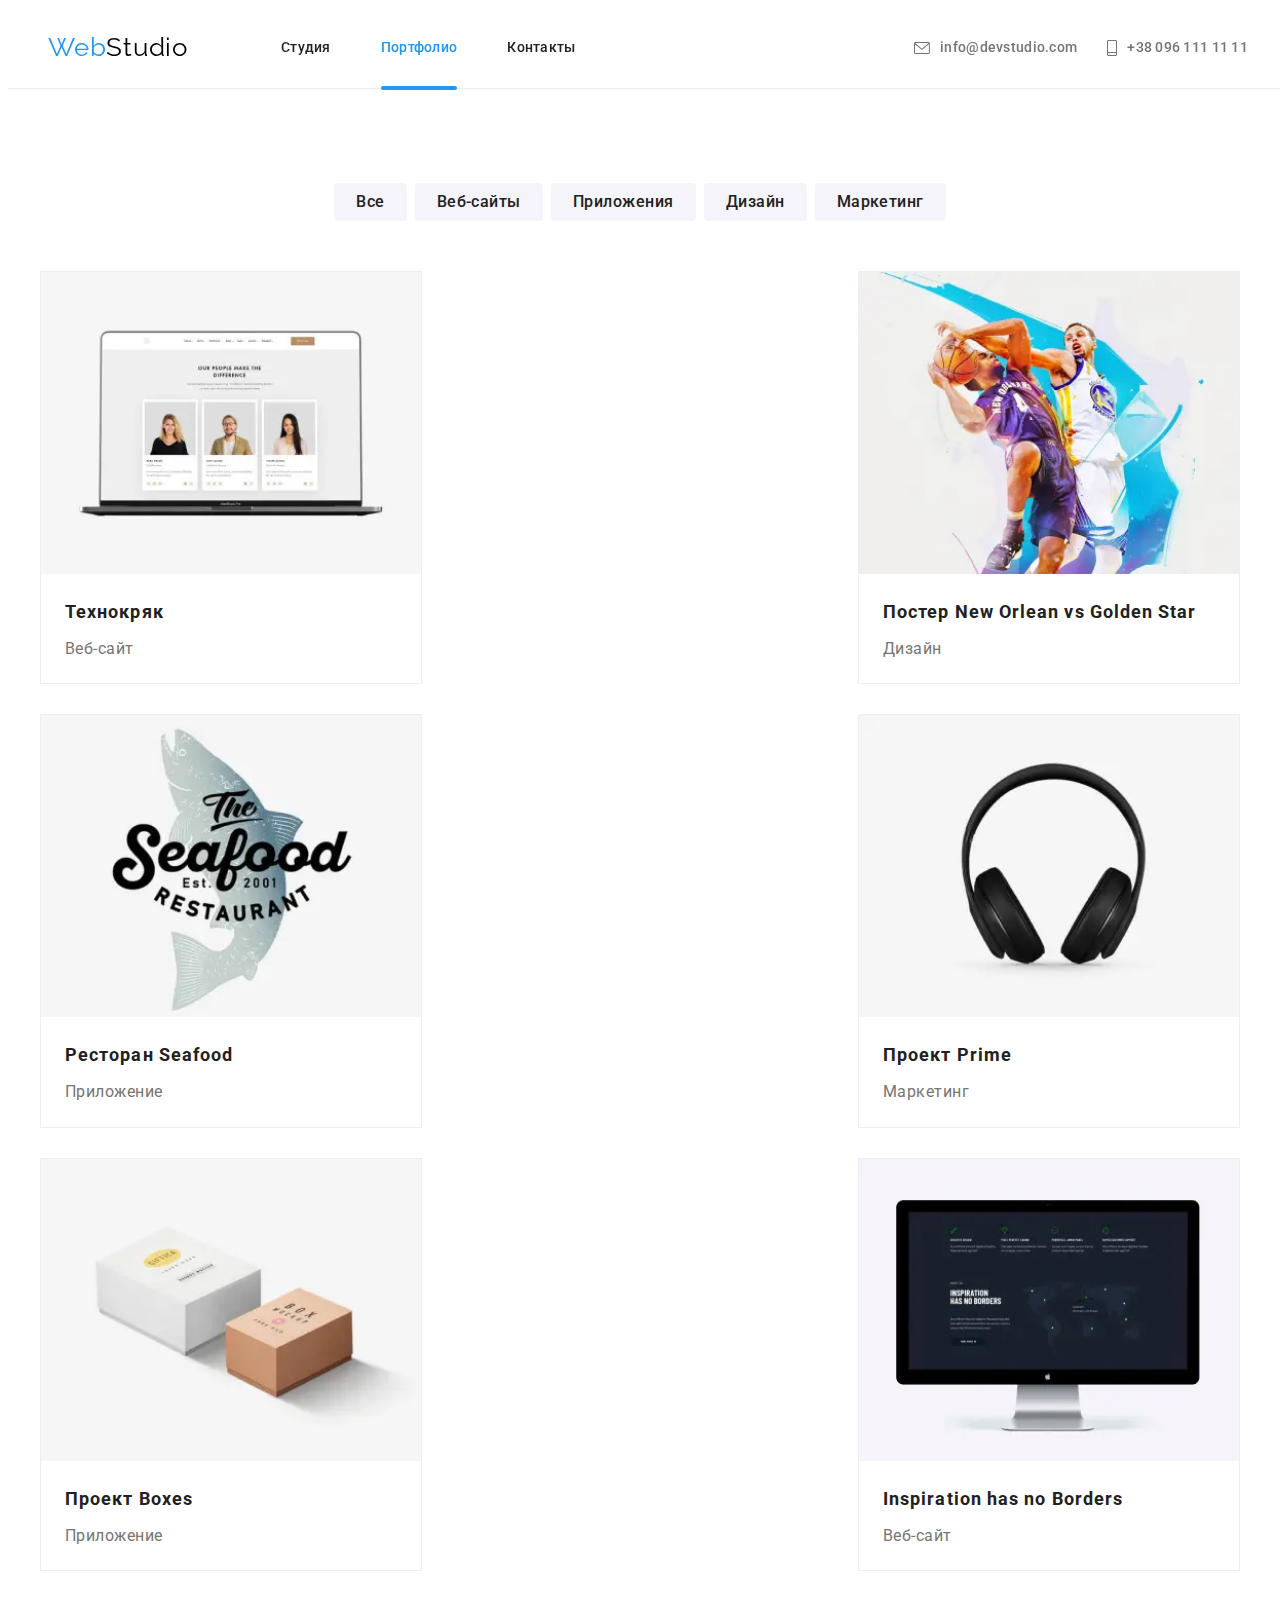
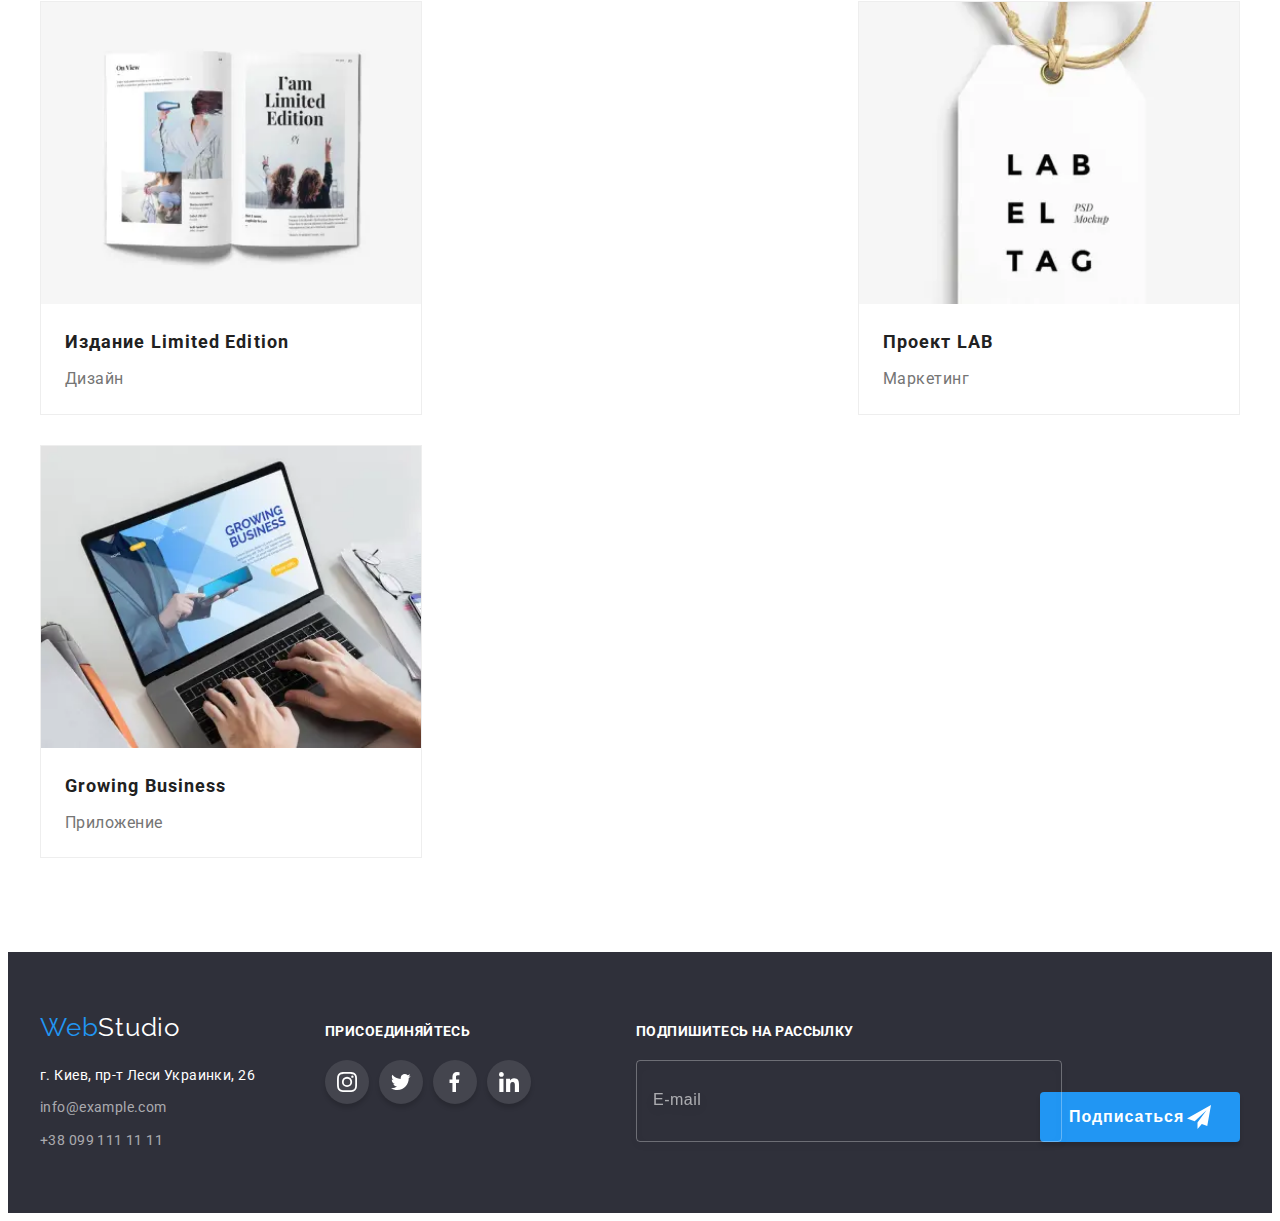
==== commit 78deeeed: "added some decorations" ====
--- a/portfolio.html
+++ b/portfolio.html
@@ -20,35 +20,68 @@
 <body>
     <header class="header">
         <!-- =================== НАВИГАЦИЯ ============================= -->
-        <div class="header__container container">
-            <nav class="nav">
-                <a href="index.html" class="logo">
-                    <span class="logo__web">Web</span>Studio
-                </a>
-                <ul class="nav-menu">
-                    <li class="nav-menu__item"><a href="index.html"
-                            class="nav-menu__link">Студия</a></li>
-                    <li class="nav-menu__item"><a href="portfolio.html" class="nav-menu__link nav-menu__link--active">Портфолио</a></li>
-                    <li class="nav-menu__item"><a href="" class="nav-menu__link">Контакты</a></li>
-                </ul>
-                <ul class="header-contacts">
-                    <li class="header-contacts__item">
-                        <a href="mailto:info@example.com" class="header-contacts__link">
-                            <svg class="header-contacts__icon" width="16px" height="12px">
-                                <use href="images/sprite.svg#icon-envelope"></use>
-                            </svg>
-                            info@devstudio.com
-                        </a>
-                    </li>
-                    <li class="header-contacts__item">
-                        <a href="tel:+380991111111" class="header-contacts__link">
-                            <svg class="header-contacts__icon" width="10px" height="16px">
-                                <use href="images/sprite.svg#icon-smartphone"></use>
-                            </svg>
-                            +38 096 111 11 11</a>
-                    </li>
-                </ul>
-            </nav>
+        <div class="header__container">
+            <div class="container">
+                <nav class="nav">
+                    <a href="index.html" class="logo">
+                        <span class="logo__web">Web</span>Studio
+                    </a>
+                    <ul class="nav-menu">
+                        <li class="nav-menu__item"><a href="index.html" class="nav-menu__link ">Студия</a>
+                        </li>
+                        <li class="nav-menu__item"><a href="portfolio.html" class="nav-menu__link nav-menu__link--active">Портфолио</a></li>
+                        <li class="nav-menu__item"><a href="" class="nav-menu__link">Контакты</a></li>
+                    </ul>
+                    <ul class="header-contacts">
+                        <li class="header-contacts__item">
+                            <a href="mailto:info@example.com" class="header-contacts__link">
+                                <svg class="header-contacts__icon header-contacts__icon--envelope">
+                                    <use href="images/sprite.svg#icon-envelope"></use>
+                                </svg>
+                                info@devstudio.com
+                            </a>
+                        </li>
+                        <li class="header-contacts__item">
+                            <a href="tel:+380991111111" class="header-contacts__link">
+                                <svg class="header-contacts__icon header-contacts__icon--smartphone">
+                                    <use href="images/sprite.svg#icon-smartphone"></use>
+                                </svg>
+                                +38 096 111 11 11</a>
+                        </li>
+                    </ul>
+                    <div class="mobile-menu" data-menu-container>
+                        <ul class="mobile-nav">
+                            <li class="mobile-nav__item">
+                                <a href="./index.html" class="mobile-nav__link mobile-nav__link--active">студия</a>
+                            </li>
+                            <li class="mobile-nav__item">
+                                <a href="./portfolio.html" class="mobile-nav__link">портфолио</a>
+                            </li>
+                            <li class="mobile-nav__item">
+                                <a href="#" class="mobile-nav__link">контакты</a>
+                            </li>
+                        </ul>
+                        <ul class="mobile-contacts">
+                            <li class="mobile-contacts__item">
+                                <a href="tel:+380991111111" class="mobile-contacts__link mobile-contacts__link--phone">
+                                    +38 096 111 11 11
+                                </a>
+                            </li>
+                            <li class="mobile-contacts__item">
+                                <a href="mailto:info@example.com" class="mobile-contacts__link mobile-contacts__link--mail">
+                                    info@devstudio.com
+                                </a>
+                            </li>
+                        </ul>
+                        <ul class="mobile-social">
+                            <li class="mobile-social__item"> <a href="#" class="mobile-social__link">instagram</a> </li>
+                            <li class="mobile-social__item"> <a href="#" class="mobile-social__link">twitter</a> </li>
+                            <li class="mobile-social__item"> <a href="#" class="mobile-social__link">facebook</a> </li>
+                            <li class="mobile-social__item"> <a href="#" class="mobile-social__link">linkedin</a> </li>
+                        </ul>
+                    </div>
+                </nav>
+            </div>
             <!-- ====================== ПОЧТА И ТЕЛЕФОН ======================== -->
 
             <button class="burger__button" type="button" data-burger-btn>
@@ -518,7 +551,10 @@
             <a href="index.html" class="footer__logo logo">
                 <span class="logo__web">Web</span>Studio
             </a>
-            <address class="footer-adress">г. Киев, пр-т Леси Украинки, 26</address>
+            <address class="footer-adress"><a class="footer-adress__link"
+                    href="https://www.google.com/maps/place/%D0%B1%D1%83%D0%BB%D1%8C%D0%B2%D0%B0%D1%80+%D0%9B%D0%B5%D1%81%D1%96+%D0%A3%D0%BA%D1%80%D0%B0%D1%97%D0%BD%D0%BA%D0%B8,+26,+%D0%9A%D0%B8%D1%97%D0%B2,+02000/@50.4265807,30.5361971,17z/data=!3m1!4b1!4m5!3m4!1s0x40d4cf0e033ecbe9:0x57a4dffefec77da0!8m2!3d50.4265807!4d30.5383858">г.
+                    Киев, пр-т Леси Украинки, 26</a>
+            </address>
 
             <!-- ============================= КОНТАКТЫ ==================================== -->
             <ul class="footer-contacts__list">
@@ -580,6 +616,7 @@
     </div>
 </footer>
 <script src="./js/modal.js"></script>
+<script src="./js/mobile-menu.js"></script>
 </body>
 
 </html>--- a/css/main.min.css
+++ b/css/main.min.css
@@ -1 +1 @@
-h1,h2,h3,h4{margin:0px}body{font-family:"Roboto",sans-serif;color:#212121}body.modal-open{overflow:hidden}body li{list-style-type:none}body a{text-decoration:none}img{display:block}button{cursor:pointer;border:none;background:none}p{color:#757575;font-size:14px;line-height:1.7;letter-spacing:.03em;margin:0px}ul{padding:0px;margin:0px}nav{display:-webkit-box;display:-ms-flexbox;display:flex}section{padding:94px 0}.header{border-bottom:solid 1px #ececec;width:100%}.container{margin-left:auto;margin-right:auto;padding:0 15px}@media screen and (min-width: 1200px){.container{width:1200px;max-width:1200px}}.hidden{width:1px;height:1px;overflow:hidden;opacity:0;margin-top:-1px}.header__container{display:-webkit-box;display:-ms-flexbox;display:flex;-webkit-box-pack:justify;-ms-flex-pack:justify;justify-content:space-between;-webkit-box-align:center;-ms-flex-align:center;align-items:center;height:60px}@media screen and (min-width: 768px){.header__container{height:80px}}.logo{display:block;-ms-flex-item-align:center;align-self:center;color:#000;font-family:Raleway;font-size:24px;line-height:1.17;letter-spacing:.03em;padding:15px 0}.logo__web{color:#2196f3}@media screen and (min-width: 1200px){.logo{font-size:26px;line-height:1.2;padding:24px 0}}.footer__logo{color:#fff;padding:0;margin-bottom:20px}@media screen and (min-width: 1200px){.footer__logo{-ms-flex-item-align:start;align-self:start}}.nav{width:100%;height:100%;display:-webkit-box;display:-ms-flexbox;display:flex;-webkit-box-pack:justify;-ms-flex-pack:justify;justify-content:space-between}.nav-menu{display:none}@media screen and (min-width: 768px){.nav-menu{display:-webkit-box;display:-ms-flexbox;display:flex;-webkit-box-pack:justify;-ms-flex-pack:justify;justify-content:space-between;-webkit-box-align:center;-ms-flex-align:center;align-items:center}}@media screen and (min-width: 1200px){.nav-menu{display:-webkit-box;display:-ms-flexbox;display:flex;-webkit-box-align:center;-ms-flex-align:center;align-items:center;margin-left:93px}}.nav-menu__item:not(:last-child){margin-right:50px}.nav-menu__link{display:inline-block;position:relative;color:#212121;font-size:14px;font-weight:500;letter-spacing:.02em;line-height:1.14em;padding:32px 0;-webkit-transition:color 250ms cubic-bezier(0.4, 0, 0.2, 1);-o-transition:color 250ms cubic-bezier(0.4, 0, 0.2, 1);transition:color 250ms cubic-bezier(0.4, 0, 0.2, 1)}.nav-menu__link:hover,.nav-menu__link:focus,.nav-menu__link--active{color:#2196f3}.nav-menu__link--active::after{position:absolute;content:"";display:block;width:100%;height:4px;bottom:-1px;background-color:#2196f3;border-radius:2px;-webkit-transform:scale(1);-ms-transform:scale(1);transform:scale(1)}.nav-menu__link:not(.nav-menu__link--active)::after{position:absolute;content:"";display:block;width:100%;height:4px;bottom:-1px;background-color:#2196f3;border-radius:2px;-webkit-transform:scale(0);-ms-transform:scale(0);transform:scale(0);-webkit-transform-origin:left 10%;-ms-transform-origin:left 10%;transform-origin:left 10%;-webkit-transition:-webkit-transform 250ms cubic-bezier(0.4, 0, 0.2, 1);transition:-webkit-transform 250ms cubic-bezier(0.4, 0, 0.2, 1);-o-transition:transform 250ms cubic-bezier(0.4, 0, 0.2, 1);transition:transform 250ms cubic-bezier(0.4, 0, 0.2, 1);transition:transform 250ms cubic-bezier(0.4, 0, 0.2, 1), -webkit-transform 250ms cubic-bezier(0.4, 0, 0.2, 1)}.nav-menu__link:hover:after{-webkit-transform:scale(1);-ms-transform:scale(1);transform:scale(1)}.mobile-menu{position:fixed;display:none;-webkit-box-orient:vertical;-webkit-box-direction:normal;-ms-flex-direction:column;flex-direction:column;-webkit-box-pack:justify;-ms-flex-pack:justify;justify-content:space-between;width:100%;height:100%;background-color:rgba(255,255,255,.9);-webkit-backdrop-filter:blur(10px);backdrop-filter:blur(10px);margin-left:-15px;padding:48px 40px}.mobile-menu.is-opened{display:-webkit-box;display:-ms-flexbox;display:flex}.mobile-nav__link{font-size:40px;line-height:1.17;text-transform:capitalize;font-weight:500;color:#212121}.mobile-nav__link--active{color:#2196f3}.mobile-nav__link:hover,.mobile-nav__link:focus{color:#2196f3}.mobile-nav__item{padding-bottom:35px}.mobile-contacts{margin-top:auto}.mobile-contacts__item{padding-bottom:32px}.mobile-contacts__link--phone{font-size:34px;line-height:1.17;letter-spacing:.02em;color:#2196f3}.mobile-contacts__link--mail{font-size:24px;line-height:1.17;letter-spacing:.02em;color:#757575}.mobile-social{display:-webkit-box;display:-ms-flexbox;display:flex;-ms-flex-wrap:wrap;flex-wrap:wrap;-webkit-box-pack:start;-ms-flex-pack:start;justify-content:flex-start}.mobile-social__link{color:#2196f3;font-size:18px;font-weight:500;line-height:1.22;text-transform:capitalize}.mobile-social__item{display:-webkit-box;display:-ms-flexbox;display:flex;margin:20px 10px 0 0}.mobile-social__item:not(:last-child):after{content:"";display:block;width:1px;background-color:rgba(21,21,21,.2);height:100%;margin-left:10px}.header-contacts{display:none}@media screen and (min-width: 768px){.header-contacts{display:-webkit-box;display:-ms-flexbox;display:flex;-webkit-box-pack:center;-ms-flex-pack:center;justify-content:center;-webkit-box-orient:vertical;-webkit-box-direction:normal;-ms-flex-direction:column;flex-direction:column}}@media screen and (min-width: 1200px){.header-contacts{-webkit-box-orient:horizontal;-webkit-box-direction:normal;-ms-flex-direction:row;flex-direction:row;margin-left:auto;-webkit-box-align:center;-ms-flex-align:center;align-items:center}}.header-contacts__link{display:-webkit-box;display:-ms-flexbox;display:flex;-webkit-box-align:center;-ms-flex-align:center;align-items:center;color:#757575;font-weight:500;font-size:14px;letter-spacing:.02em;line-height:1.14em;position:relative;-webkit-transition:color 250ms cubic-bezier(0.4, 0, 0.2, 1);-o-transition:color 250ms cubic-bezier(0.4, 0, 0.2, 1);transition:color 250ms cubic-bezier(0.4, 0, 0.2, 1)}@media screen and (min-width: 1200px){.header-contacts__link{padding:32px 0}}@media screen and (min-width: 768px){.header-contacts__item:not(:first-child){margin-top:10px}}@media screen and (min-width: 1200px){.header-contacts__item:not(:first-child){margin-left:30px;margin-top:0px}}.header-contacts__icon{fill:#757575;margin-right:10px;-webkit-transition:250ms cubic-bezier(0.4, 0, 0.2, 1);-o-transition:250ms cubic-bezier(0.4, 0, 0.2, 1);transition:250ms cubic-bezier(0.4, 0, 0.2, 1)}.header-contacts__link:hover svg,.header-contacts a:focus svg{fill:#2196f3}.header-contacts a:hover,.header-contacts a:focus{color:#2196f3}.burger__button{display:inline-block;width:40px;height:40px;padding:0px 0px;z-index:50}@media screen and (min-width: 768px){.burger__button{display:none}}.burger__button .icon-cross{display:none}.burger__button.is-opened .icon-cross{display:block}.burger__button.is-opened .icon-menu{display:none}.burger__button:hover .icon-menu{fill:#2196f3}.burger__button:hover .icon-cross{fill:#2196f3}.icon-cross,.icon-menu{fill:#212121;-webkit-transition:250ms cubic-bezier(0.4, 0, 0.2, 1);-o-transition:250ms cubic-bezier(0.4, 0, 0.2, 1);transition:250ms cubic-bezier(0.4, 0, 0.2, 1)}.hero{width:100%;padding:118px 0;margin-left:auto;margin-right:auto;background-size:cover;background-position:center;background-repeat:no-repeat;background-color:#2f303a;background-image:-webkit-gradient(linear, left top, right top, from(rgba(47, 48, 58, 0.4)), to(rgba(47, 48, 58, 0.4))),url("../images/mobile/hero/hero_mb_480@1x.jpg");background-image:-o-linear-gradient(left, rgba(47, 48, 58, 0.4), rgba(47, 48, 58, 0.4)),url("../images/mobile/hero/hero_mb_480@1x.jpg");background-image:linear-gradient(to right, rgba(47, 48, 58, 0.4), rgba(47, 48, 58, 0.4)),url("../images/mobile/hero/hero_mb_480@1x.jpg")}@media(min-device-pixel-ratio: 2),(-webkit-min-device-pixel-ratio: 2),(-o-min-device-pixel-ratio: 2/1),(min-resolution: 192dpi),(min-resolution: 2dppx){.hero{background-image:-webkit-gradient(linear, left top, right top, from(rgba(47, 48, 58, 0.4)), to(rgba(47, 48, 58, 0.4))),url("../images/mobile/hero/hero_mb_480@2x.jpg");background-image:-o-linear-gradient(left, rgba(47, 48, 58, 0.4), rgba(47, 48, 58, 0.4)),url("../images/mobile/hero/hero_mb_480@2x.jpg");background-image:linear-gradient(to right, rgba(47, 48, 58, 0.4), rgba(47, 48, 58, 0.4)),url("../images/mobile/hero/hero_mb_480@2x.jpg")}}@media(min-device-pixel-ratio: 3),(-webkit-min-device-pixel-ratio: 3),(-o-min-device-pixel-ratio: 3/1),(min-resolution: 288dpi),(min-resolution: 3dppx){.hero{background-image:-webkit-gradient(linear, left top, right top, from(rgba(47, 48, 58, 0.4)), to(rgba(47, 48, 58, 0.4))),url("../images/mobile/hero/hero_mb_480@3x.jpg");background-image:-o-linear-gradient(left, rgba(47, 48, 58, 0.4), rgba(47, 48, 58, 0.4)),url("../images/mobile/hero/hero_mb_480@3x.jpg");background-image:linear-gradient(to right, rgba(47, 48, 58, 0.4), rgba(47, 48, 58, 0.4)),url("../images/mobile/hero/hero_mb_480@3x.jpg")}}@media screen and (min-width: 1200px){.hero{padding:200px 0}}@media screen and (min-width: 768px){.hero{background-image:-webkit-gradient(linear, left top, right top, from(rgba(47, 48, 58, 0.4)), to(rgba(47, 48, 58, 0.4))),url("../images/tablet/hero/hero_tb_768@1x.jpg");background-image:-o-linear-gradient(left, rgba(47, 48, 58, 0.4), rgba(47, 48, 58, 0.4)),url("../images/tablet/hero/hero_tb_768@1x.jpg");background-image:linear-gradient(to right, rgba(47, 48, 58, 0.4), rgba(47, 48, 58, 0.4)),url("../images/tablet/hero/hero_tb_768@1x.jpg")}}@media(min-device-pixel-ratio: 2),(-webkit-min-device-pixel-ratio: 2),(-o-min-device-pixel-ratio: 2/1),(min-resolution: 192dpi),(min-resolution: 2dppx){.hero{background-image:-webkit-gradient(linear, left top, right top, from(rgba(47, 48, 58, 0.4)), to(rgba(47, 48, 58, 0.4))),url("../images/tablet/hero/hero_tb_768@2x.jpg");background-image:-o-linear-gradient(left, rgba(47, 48, 58, 0.4), rgba(47, 48, 58, 0.4)),url("../images/tablet/hero/hero_tb_768@2x.jpg");background-image:linear-gradient(to right, rgba(47, 48, 58, 0.4), rgba(47, 48, 58, 0.4)),url("../images/tablet/hero/hero_tb_768@2x.jpg")}}@media(min-device-pixel-ratio: 3),(-webkit-min-device-pixel-ratio: 3),(-o-min-device-pixel-ratio: 3/1),(min-resolution: 288dpi),(min-resolution: 3dppx){.hero{background-image:-webkit-gradient(linear, left top, right top, from(rgba(47, 48, 58, 0.4)), to(rgba(47, 48, 58, 0.4))),url("../images/tablet/hero/hero_tb_768@3x.jpg");background-image:-o-linear-gradient(left, rgba(47, 48, 58, 0.4), rgba(47, 48, 58, 0.4)),url("../images/tablet/hero/hero_tb_768@3x.jpg");background-image:linear-gradient(to right, rgba(47, 48, 58, 0.4), rgba(47, 48, 58, 0.4)),url("../images/tablet/hero/hero_tb_768@3x.jpg")}}@media screen and (min-width: 1200px){.hero{margin-left:auto;margin-right:auto;background-image:-webkit-gradient(linear, left top, right top, from(rgba(47, 48, 58, 0.4)), to(rgba(47, 48, 58, 0.4))),url("../images/desktop/hero/hero_ds_1600@1x.jpg");background-image:-o-linear-gradient(left, rgba(47, 48, 58, 0.4), rgba(47, 48, 58, 0.4)),url("../images/desktop/hero/hero_ds_1600@1x.jpg");background-image:linear-gradient(to right, rgba(47, 48, 58, 0.4), rgba(47, 48, 58, 0.4)),url("../images/desktop/hero/hero_ds_1600@1x.jpg");background-size:cover}}@media(min-device-pixel-ratio: 2),(-webkit-min-device-pixel-ratio: 2),(-o-min-device-pixel-ratio: 2/1),(min-resolution: 192dpi),(min-resolution: 2dppx){.hero{background-image:-webkit-gradient(linear, left top, right top, from(rgba(47, 48, 58, 0.4)), to(rgba(47, 48, 58, 0.4))),url("../images/desktop/hero/hero_ds_1600@2x.jpg");background-image:-o-linear-gradient(left, rgba(47, 48, 58, 0.4), rgba(47, 48, 58, 0.4)),url("../images/desktop/hero/hero_ds_1600@2x.jpg");background-image:linear-gradient(to right, rgba(47, 48, 58, 0.4), rgba(47, 48, 58, 0.4)),url("../images/desktop/hero/hero_ds_1600@2x.jpg")}}@media(min-device-pixel-ratio: 3),(-webkit-min-device-pixel-ratio: 3),(-o-min-device-pixel-ratio: 3/1),(min-resolution: 288dpi),(min-resolution: 3dppx){.hero{background-image:-webkit-gradient(linear, left top, right top, from(rgba(47, 48, 58, 0.4)), to(rgba(47, 48, 58, 0.4))),url("../images/desktop/hero/hero_ds_1600@3x.jpg");background-image:-o-linear-gradient(left, rgba(47, 48, 58, 0.4), rgba(47, 48, 58, 0.4)),url("../images/desktop/hero/hero_ds_1600@3x.jpg");background-image:linear-gradient(to right, rgba(47, 48, 58, 0.4), rgba(47, 48, 58, 0.4)),url("../images/desktop/hero/hero_ds_1600@3x.jpg")}}.hero__overlay{margin:0 auto;display:-webkit-box;display:-ms-flexbox;display:flex;-webkit-box-align:center;-ms-flex-align:center;align-items:center;-webkit-box-orient:vertical;-webkit-box-direction:normal;-ms-flex-direction:column;flex-direction:column;-webkit-box-pack:center;-ms-flex-pack:center;justify-content:center}.hero__title{color:#fff;font-size:26px;font-weight:900;letter-spacing:.06em;line-height:1.6;text-align:center;text-transform:uppercase;margin-bottom:30px}@media screen and (min-width: 1200px){.hero__title{font-size:44px;line-height:1.36}}.hero__button{display:inline-block;background-color:#2196f3;color:#fff;font-weight:700;font-size:16px;line-height:1.87;text-align:center;letter-spacing:.06em;padding:11px,34px;border:none;min-width:200px;min-height:50px;border-radius:4px;-webkit-transition:background-color 250ms cubic-bezier(0.4, 0, 0.2, 1);-o-transition:background-color 250ms cubic-bezier(0.4, 0, 0.2, 1);transition:background-color 250ms cubic-bezier(0.4, 0, 0.2, 1)}.hero__button:hover,.hero__button:focus{background-color:#188ce8}.benefits{padding:60px 0px}@media screen and (min-width: 1200px){.benefits{padding:94px 0}}@media screen and (min-width: 768px){.benefits__list{display:-webkit-box;display:-ms-flexbox;display:flex;-ms-flex-wrap:wrap;flex-wrap:wrap;-webkit-box-pack:justify;-ms-flex-pack:justify;justify-content:space-between;margin:-15px}}@media screen and (min-width: 768px)and (min-width: 1200px){.benefits__list{-webkit-box-pack:justify;-ms-flex-pack:justify;justify-content:space-between;margin:0}}.benefits__item{margin-bottom:30px}@media screen and (min-width: 768px){.benefits__item{width:calc((100% - 4 * 15px) / 2);margin:15px}}@media screen and (min-width: 768px)and (min-width: 1200px){.benefits__item{width:270px;margin:0}}.benefits__item:last-child{margin-bottom:0}.benefits__icon-frame{height:120px;border-radius:4px;background-color:#f5f4fa;display:-webkit-box;display:-ms-flexbox;display:flex;-webkit-box-pack:center;-ms-flex-pack:center;justify-content:center;-webkit-box-align:center;-ms-flex-align:center;align-items:center;margin-bottom:30px}.benefits__label{font-size:14px;font-weight:700;letter-spacing:.03em;margin-bottom:10px;line-height:1.14;text-transform:uppercase;text-align:center}@media screen and (min-width: 1200px){.benefits__label{text-align:left}}.activity{padding-top:0px;display:none}@media screen and (min-width: 1200px){.activity{display:block}}.activity__list{display:-webkit-box;display:-ms-flexbox;display:flex;-webkit-box-pack:justify;-ms-flex-pack:justify;justify-content:space-between}.activity__item{position:relative}.activity__title{font-size:36px;font-weight:700;letter-spacing:.03em;line-height:1.16;text-align:center;margin-bottom:50px}.activity__overlay{display:-webkit-box;display:-ms-flexbox;display:flex;-webkit-box-pack:center;-ms-flex-pack:center;justify-content:center;-webkit-box-align:center;-ms-flex-align:center;align-items:center;position:absolute;width:100%;height:70px;left:0%;bottom:0px;background-color:rgba(47,48,58,.8);color:#fff;text-transform:uppercase;font-size:14px;font-weight:700;line-height:1.17}.team{background-color:#f5f4fa;padding:60px 0}@media screen and (min-width: 1200px){.team{padding:94px 0}}.team__title{font-size:28px;font-weight:700;letter-spacing:.03em;line-height:1.16;text-align:center;margin-bottom:30px}@media screen and (min-width: 1200px){.team__title{font-size:36px;margin-bottom:50px}}.team__list{width:100%;display:-webkit-box;display:-ms-flexbox;display:flex;-ms-flex-wrap:wrap;flex-wrap:wrap;-webkit-box-pack:center;-ms-flex-pack:center;justify-content:center}@media screen and (min-width: 768px){.team__list{-webkit-box-pack:justify;-ms-flex-pack:justify;justify-content:space-between}}@media screen and (min-width: 1200px){.team__list{-ms-flex-wrap:nowrap;flex-wrap:nowrap}}.team__item{background-color:#fff;border-radius:0px 0px 4px 4px;-webkit-box-shadow:0px 2px 1px rgba(0,0,0,.2),0px 1px 1px rgba(0,0,0,.14),0px 1px 3px rgba(0,0,0,.12);box-shadow:0px 2px 1px rgba(0,0,0,.2),0px 1px 1px rgba(0,0,0,.14),0px 1px 3px rgba(0,0,0,.12);margin-bottom:30px}@media screen and (min-width: 768px){.team__item{-ms-flex-preferred-size:calc((100% - 2 * 15px) / 2);flex-basis:calc((100% - 2 * 15px) / 2);margin-bottom:30px}}@media screen and (min-width: 768px)and (min-width: 1200px){.team__item{-ms-flex-preferred-size:calc((100% - 6 * 15px) / 4);flex-basis:calc((100% - 6 * 15px) / 4);margin:0px}}.team__item:last-child{margin-bottom:0px}@media screen and (min-width: 768px){.team__item:nth-last-child(-n+2){margin-bottom:0px}}.team__img{width:100%;height:auto}.team__name{font-weight:500;font-size:16px;line-height:1.2;letter-spacing:.03em;margin-bottom:10px}.team__position{font-size:16px;line-height:1.2;margin:0px;letter-spacing:.03em}.team__meta{text-align:center;padding-top:30px;padding-bottom:24px}@media screen and (min-width: 1200px){.team__meta{padding:30px 32px}}.social__list{display:-webkit-box;display:-ms-flexbox;display:flex;-webkit-box-pack:center;-ms-flex-pack:center;justify-content:center;-webkit-box-align:center;-ms-flex-align:center;align-items:center;margin-top:16px}@media screen and (min-width: 1200px){.social__list{-webkit-box-pack:justify;-ms-flex-pack:justify;justify-content:space-between}}.social__item{display:-webkit-box;display:-ms-flexbox;display:flex;-webkit-box-pack:center;-ms-flex-pack:center;justify-content:center;-webkit-box-align:center;-ms-flex-align:center;align-items:center}.social__item:not(:last-child){margin-right:10px}.social__link{display:-webkit-box;display:-ms-flexbox;display:flex;-webkit-box-pack:center;-ms-flex-pack:center;justify-content:center;-webkit-box-align:center;-ms-flex-align:center;align-items:center;width:44px;height:44px;border-radius:50%;color:#afb1b8;-webkit-transition:background-color 250ms cubic-bezier(0.4, 0, 0.2, 1);-o-transition:background-color 250ms cubic-bezier(0.4, 0, 0.2, 1);transition:background-color 250ms cubic-bezier(0.4, 0, 0.2, 1)}.social__icon{fill:currentColor;-webkit-transition:fill 250ms cubic-bezier(0.4, 0, 0.2, 1);-o-transition:fill 250ms cubic-bezier(0.4, 0, 0.2, 1);transition:fill 250ms cubic-bezier(0.4, 0, 0.2, 1)}.social__link:hover,.social__link:focus{background-color:#2196f3}.social__link:hover .social__icon,.social__link:focus .social__icon{fill:#fff}.customers{padding:60px 0}@media screen and (min-width: 1200px){.customers{padding:94px 0}}.customers__title{font-size:28px;font-weight:700;letter-spacing:.03em;line-height:1.17;text-align:center;margin-bottom:30px}@media screen and (min-width: 1200px){.customers__title{font-size:36px;line-height:1.16;margin-bottom:50px}}.customers__list{display:-webkit-box;display:-ms-flexbox;display:flex;-webkit-box-pack:justify;-ms-flex-pack:justify;justify-content:space-between;-ms-flex-wrap:wrap;flex-wrap:wrap;min-width:260px;margin:-15px -15px 0 -15px}@media screen and (min-width: 1200px){.customers__list{-ms-flex-wrap:nowrap;flex-wrap:nowrap;margin:0}}.customers__item{-ms-flex-preferred-size:calc((100% - 4 * 15px) / 2);flex-basis:calc((100% - 4 * 15px) / 2);margin:15px}@media screen and (min-width: 768px){.customers__item{-ms-flex-preferred-size:calc((100% - 6 * 15px) / 3);flex-basis:calc((100% - 6 * 15px) / 3)}}@media screen and (min-width: 1200px){.customers__item{-ms-flex-preferred-size:calc((100% - 150px) / 6);flex-basis:calc((100% - 150px) / 6);margin:0}}.customers__item:nth-last-child(-n+2){margin-bottom:0px}@media screen and (min-width: 768px){.customers__item:nth-last-child(-n+3){margin-bottom:0px}}.customers__link{display:-webkit-box;display:-ms-flexbox;display:flex;-webkit-box-pack:center;-ms-flex-pack:center;justify-content:center;-webkit-box-align:center;-ms-flex-align:center;align-items:center;height:92px;border:1px solid #afb1b8;border-radius:4px;color:#afb1b8;-webkit-transition:border-color 250ms cubic-bezier(0.4, 0, 0.2, 1);-o-transition:border-color 250ms cubic-bezier(0.4, 0, 0.2, 1);transition:border-color 250ms cubic-bezier(0.4, 0, 0.2, 1)}.customers__link:hover,.customers__link:focus{border-color:#2196f3}.customers__link:hover .customers__logo,.customers__link:focus .customers__logo{fill:#2196f3}.customers__logo{fill:currentColor;-webkit-transition:fill 250ms cubic-bezier(0.4, 0, 0.2, 1);-o-transition:fill 250ms cubic-bezier(0.4, 0, 0.2, 1);transition:fill 250ms cubic-bezier(0.4, 0, 0.2, 1)}.footer{background-color:#2f303a;padding:60px 0}.footer__container{display:-webkit-box;display:-ms-flexbox;display:flex;-ms-flex-wrap:wrap;flex-wrap:wrap;-webkit-box-pack:center;-ms-flex-pack:center;justify-content:center}@media screen and (min-width: 768px){.footer__container{-webkit-box-align:baseline;-ms-flex-align:baseline;align-items:baseline}}@media screen and (min-width: 1200px){.footer__container{-ms-flex-wrap:nowrap;flex-wrap:nowrap}}.footer-contacts{-ms-flex-preferred-size:100%;flex-basis:100%;display:-webkit-box;display:-ms-flexbox;display:flex;-webkit-box-orient:vertical;-webkit-box-direction:normal;-ms-flex-direction:column;flex-direction:column;-webkit-box-align:center;-ms-flex-align:center;align-items:center;margin-bottom:60px}@media screen and (min-width: 768px){.footer-contacts{-ms-flex-preferred-size:50%;flex-basis:50%}}@media screen and (min-width: 1200px){.footer-contacts{-webkit-box-align:start;-ms-flex-align:start;align-items:flex-start;-ms-flex-preferred-size:auto;flex-basis:auto;margin-bottom:0}}.footer-contacts__link{color:rgba(255,255,255,.6);font-size:14px;letter-spacing:.03em;line-height:1.7;-webkit-transition:color 250ms cubic-bezier(0.4, 0, 0.2, 1);-o-transition:color 250ms cubic-bezier(0.4, 0, 0.2, 1);transition:color 250ms cubic-bezier(0.4, 0, 0.2, 1)}.footer-contacts__link:focus,.footer-contacts__link:hover{color:#2196f3}.footer-contacts__item:not(:last-child){margin-bottom:9px}.footer-adress{color:#fff;font-size:14px;font-style:normal;line-height:1.7;margin-bottom:9px;letter-spacing:.03em}.footer-social{margin-bottom:60px}@media screen and (min-width: 768px){.footer-social{margin:0 auto}}@media screen and (min-width: 1200px){.footer-social{margin-left:70px;-ms-flex-preferred-size:auto;flex-basis:auto}}.footer-social__list{display:-webkit-box;display:-ms-flexbox;display:flex}.footer-social__title{-ms-flex-preferred-size:100%;flex-basis:100%;text-align:center;font-size:14px;font-weight:700;letter-spacing:.03em;margin-bottom:10px;line-height:1.14;text-transform:uppercase;color:#fff;margin-bottom:20px}@media screen and (min-width: 1200px){.footer-social__title{text-align:left}}.footer-social__icon{fill:#fff}.footer-social__link:hover,.footer-social__link:focus{background-color:#2196f3}.footer-social__link{display:-webkit-box;display:-ms-flexbox;display:flex;-webkit-box-pack:center;-ms-flex-pack:center;justify-content:center;-webkit-box-align:center;-ms-flex-align:center;align-items:center;background-color:rgba(255,255,255,.1);width:44px;height:44px;border-radius:50%;-webkit-transition:background-color 250ms cubic-bezier(0.4, 0, 0.2, 1);-o-transition:background-color 250ms cubic-bezier(0.4, 0, 0.2, 1);transition:background-color 250ms cubic-bezier(0.4, 0, 0.2, 1)}.footer-social__item:not(:last-child){margin-right:10px}.subscribe{display:-webkit-box;display:-ms-flexbox;display:flex;-webkit-box-orient:vertical;-webkit-box-direction:normal;-ms-flex-direction:column;flex-direction:column;-webkit-box-align:stretch;-ms-flex-align:stretch;align-items:stretch;-ms-flex-preferred-size:100%;flex-basis:100%;color:#fff;font-weight:700;text-transform:uppercase;text-align:center;font-size:14px;line-height:1.17;letter-spacing:.03em}@media screen and (min-width: 1200px){.subscribe{-ms-flex-preferred-size:auto;flex-basis:auto;-webkit-box-orient:horizontal;-webkit-box-direction:normal;-ms-flex-direction:row;flex-direction:row;margin-left:auto;-webkit-box-align:end;-ms-flex-align:end;align-items:flex-end}}.subscribe__label{display:block;margin-bottom:20px}@media screen and (min-width: 1200px){.subscribe__label{text-align:left}}.subscribe__input{border:1px solid rgba(255,255,255,.3);border-radius:4px;height:50px;width:100%;max-width:450px;margin-bottom:20px;background-color:inherit;padding:15px 16px;color:#fff;-webkit-transition:border 250ms cubic-bezier(0.4, 0, 0.2, 1);-o-transition:border 250ms cubic-bezier(0.4, 0, 0.2, 1);transition:border 250ms cubic-bezier(0.4, 0, 0.2, 1);outline:none;-webkit-filter:drop-shadow(0px 4px 4px rgba(0, 0, 0, 0.15));filter:drop-shadow(0px 4px 4px rgba(0, 0, 0, 0.15))}@media screen and (min-width: 1200px){.subscribe__input{min-width:358px;margin-bottom:0}}.subscribe__input:focus,.subscribe__input:hover{border:1px solid #2196f3}.subscribe__input::-webkit-input-placeholder{color:rgba(255,255,255,.6);font-size:16px;line-height:1.25;letter-spacing:.03em}.subscribe__input::-moz-placeholder{color:rgba(255,255,255,.6);font-size:16px;line-height:1.25;letter-spacing:.03em}.subscribe__input:-ms-input-placeholder{color:rgba(255,255,255,.6);font-size:16px;line-height:1.25;letter-spacing:.03em}.subscribe__input::-ms-input-placeholder{color:rgba(255,255,255,.6);font-size:16px;line-height:1.25;letter-spacing:.03em}.subscribe__input::placeholder{color:rgba(255,255,255,.6);font-size:16px;line-height:1.25;letter-spacing:.03em}.subscribe__button{display:-webkit-box;display:-ms-flexbox;display:flex;-webkit-box-pack:justify;-ms-flex-pack:justify;justify-content:space-between;-webkit-box-align:center;-ms-flex-align:center;align-items:center;margin:0 auto;min-width:200px;height:50px;border-radius:4px;background-color:#2196f3;color:#fff;font-size:16px;font-weight:700;line-height:1.87;letter-spacing:.06em;-webkit-transition:background-color 250ms cubic-bezier(0.4, 0, 0.2, 1);-o-transition:background-color 250ms cubic-bezier(0.4, 0, 0.2, 1);transition:background-color 250ms cubic-bezier(0.4, 0, 0.2, 1);padding:0 29px;-webkit-box-shadow:0px 4px 4px rgba(0,0,0,.15);box-shadow:0px 4px 4px rgba(0,0,0,.15)}@media screen and (min-width: 1200px){.subscribe__button{margin-left:12px}}.subscribe__button:hover{background-color:#188ce8}.backdrop{position:fixed;top:0;left:0;width:100%;height:100%;background-color:rgba(0,0,0,.2);opacity:1;-webkit-transition:opacity 250ms cubic-bezier(0.4, 0, 0.2, 1);-o-transition:opacity 250ms cubic-bezier(0.4, 0, 0.2, 1);transition:opacity 250ms cubic-bezier(0.4, 0, 0.2, 1);z-index:100;overflow-y:scroll}.backdrop.is-hidden{opacity:0;pointer-events:none}.backdrop.is-hidden .modal{-webkit-transform:translate(-50%, -50%) scale(0.9);-ms-transform:translate(-50%, -50%) scale(0.9);transform:translate(-50%, -50%) scale(0.9)}.modal{position:absolute;top:50%;left:50%;-webkit-transform:translate(-50%, -50%) scale(1);-ms-transform:translate(-50%, -50%) scale(1);transform:translate(-50%, -50%) scale(1);width:450px;height:610px;background-color:#fff;-webkit-transition:250ms cubic-bezier(0.4, 0, 0.2, 1);-o-transition:250ms cubic-bezier(0.4, 0, 0.2, 1);transition:250ms cubic-bezier(0.4, 0, 0.2, 1);padding:40px;border-radius:4px;-webkit-box-shadow:0px 1px 3px rgba(0,0,0,.12),0px 1px 1px rgba(0,0,0,.14),0px 2px 1px rgba(0,0,0,.2);box-shadow:0px 1px 3px rgba(0,0,0,.12),0px 1px 1px rgba(0,0,0,.14),0px 2px 1px rgba(0,0,0,.2)}@media screen and (min-width: 768px){.modal{width:450px;height:610px}}@media screen and (min-width: 1200px){.modal{width:528px;height:581px}}.modal__title{text-align:center;color:#212121;font-size:20px;font-weight:700;line-height:1.5;letter-spacing:.03em;margin-bottom:30px}@media screen and (min-width: 1200px){.modal__title{line-height:1.17}}.modal-close{position:absolute;right:8px;top:8px;width:30px;height:30px;border-radius:50%;padding:0;margin:0;background-color:#fff;border:1px solid rgba(0,0,0,.1);fill:#000;-webkit-transition:fill 250ms cubic-bezier(0.4, 0, 0.2, 1);-o-transition:fill 250ms cubic-bezier(0.4, 0, 0.2, 1);transition:fill 250ms cubic-bezier(0.4, 0, 0.2, 1)}.modal-close__icon{position:absolute;top:50%;left:50%;-webkit-transform:translate(-50%, -50%);-ms-transform:translate(-50%, -50%);transform:translate(-50%, -50%)}.modal-close:hover{fill:#2196f3}.modal-form__wrap{position:relative;display:block;width:100%;height:40px;margin-bottom:28px}.modal-form__wrap:nth-child(4){margin-bottom:0px}.modal-form__input{width:100%;height:100%;border:1px solid rgba(33,33,33,.2);border-radius:4px;outline:none;padding-left:42px;font-size:14px;line-height:1.17;color:#757575;-webkit-transition:border-color 250ms cubic-bezier(0.4, 0, 0.2, 1);-o-transition:border-color 250ms cubic-bezier(0.4, 0, 0.2, 1);transition:border-color 250ms cubic-bezier(0.4, 0, 0.2, 1)}.modal-form .modal-comment{-webkit-transition:border-color 250ms cubic-bezier(0.4, 0, 0.2, 1);-o-transition:border-color 250ms cubic-bezier(0.4, 0, 0.2, 1);transition:border-color 250ms cubic-bezier(0.4, 0, 0.2, 1)}.modal-form__input:focus,.modal-form .modal-comment:focus{border-color:#2196f3}.modal-form__label{position:absolute;display:block;top:50%;left:42px;font-size:12px;letter-spacing:.01em;color:#757575;line-height:1.17;letter-spacing:.01em;-webkit-transform:translateY(-50%);-ms-transform:translateY(-50%);transform:translateY(-50%);-webkit-transition:-webkit-transform 250ms cubic-bezier(0.4, 0, 0.2, 1);transition:-webkit-transform 250ms cubic-bezier(0.4, 0, 0.2, 1);-o-transition:transform 250ms cubic-bezier(0.4, 0, 0.2, 1);transition:transform 250ms cubic-bezier(0.4, 0, 0.2, 1);transition:transform 250ms cubic-bezier(0.4, 0, 0.2, 1), -webkit-transform 250ms cubic-bezier(0.4, 0, 0.2, 1)}.modal-form__input:not(:-moz-placeholder-shown)+.modal-form__label{transform:translate(-42px, -3.1em)}.modal-form__input:not(:-ms-input-placeholder)+.modal-form__label{-ms-transform:translate(-42px, -3.1em);transform:translate(-42px, -3.1em)}.modal-form__wrap:focus-within>.modal-form__label,.modal-form__input:not(:placeholder-shown)+.modal-form__label{-webkit-transform:translate(-42px, -3.1em);-ms-transform:translate(-42px, -3.1em);transform:translate(-42px, -3.1em)}.modal-form__icon{position:absolute;top:50%;left:15px;-webkit-transform:translateY(-50%);-ms-transform:translateY(-50%);transform:translateY(-50%);fill:currentColor;-webkit-transition:fill 250ms cubic-bezier(0.4, 0, 0.2, 1);-o-transition:fill 250ms cubic-bezier(0.4, 0, 0.2, 1);transition:fill 250ms cubic-bezier(0.4, 0, 0.2, 1)}.modal-form__wrap:focus-within>.modal-form__icon{fill:#2196f3}.modal-form__wrap:focus-within>.modal-comment__input{border-color:#2196f3}.comment{min-height:120px}.comment-label{position:absolute;top:-1.5em;left:0;font-size:12px;line-height:1.17;letter-spacing:.01em;padding-bottom:4px;color:#757575}.modal-comment__input{position:relative;width:100%;min-height:100%;resize:none;outline:none;border:1px solid rgba(33,33,33,.2);border-radius:4px;padding:12px 16px;font-size:14px;line-height:1.17;color:#757575}.modal-comment__input::-webkit-input-placeholder{position:absolute;font-size:14px;line-height:1.17;color:#75757580;z-index:10}.modal-comment__input::-moz-placeholder{position:absolute;font-size:14px;line-height:1.17;color:#75757580;z-index:10}.modal-comment__input:-ms-input-placeholder{position:absolute;font-size:14px;line-height:1.17;color:#75757580;z-index:10}.modal-comment__input::-ms-input-placeholder{position:absolute;font-size:14px;line-height:1.17;color:#75757580;z-index:10}.modal-comment__input::placeholder{position:absolute;font-size:14px;line-height:1.17;color:#75757580;z-index:10}.label-position{position:relative;display:block}.modal-checkbox{position:relative;display:-webkit-box;display:-ms-flexbox;display:flex;-webkit-box-pack:center;-ms-flex-pack:center;justify-content:center;-webkit-box-align:center;-ms-flex-align:center;align-items:center;margin-top:20px;font-size:14px;line-height:1.7;letter-spacing:.03em;color:#2196f3;padding-bottom:30px}.modal-checkbox__link{color:#2196f3;text-decoration:underline;-webkit-text-decoration-skip-ink:none;text-decoration-skip-ink:none}.modal-checkbox__link:hover{cursor:pointer}.modal-checkbox__label{font-size:12px;line-height:1.17;letter-spacing:.03em;color:#757575}@media screen and (min-width: 1200px){.modal-checkbox__label{font-size:14px;line-height:1.7;letter-spacing:.03em}}.modal-checkbox__icon{display:inline-block;width:16px;height:15px;border:2px solid #000;border-radius:2px;margin-right:9px;-webkit-transition:border 250ms cubic-bezier(0.4, 0, 0.2, 1);-o-transition:border 250ms cubic-bezier(0.4, 0, 0.2, 1);transition:border 250ms cubic-bezier(0.4, 0, 0.2, 1)}.modal-checkbox--hidden:checked+.modal-checkbox__icon{background-color:#2196f3;border-color:#2196f3;background-image:url("../images/icon check.svg");background-size:contain;background-origin:border-box}.modal-checkbox--hidden:focus~.modal-checkbox__icon{border:2px solid #2196f3}.modal-checkbox:hover .modal-checkbox__icon{border:2px solid #2196f3}.modal-checkbox--hidden{position:absolute;width:1px;height:1px;margin:-1px;border:0;padding:0;overflow:hidden;clip:rect(0 0 0 0)}.modal-submit{display:block;min-width:200px;height:50px;border-radius:4px;background-color:#2196f3;font-size:16px;font-weight:700;letter-spacing:.06em;line-height:1.87;color:#fff;padding:0;margin:0 auto;-webkit-box-shadow:0px 4px 4px rgba(0,0,0,.15);box-shadow:0px 4px 4px rgba(0,0,0,.15);-webkit-transition:background-color 250ms cubic-bezier(0.4, 0, 0.2, 1);-o-transition:background-color 250ms cubic-bezier(0.4, 0, 0.2, 1);transition:background-color 250ms cubic-bezier(0.4, 0, 0.2, 1)}.modal-submit:hover{background-color:#188ce8}.portfolio-filter{display:-webkit-box;display:-ms-flexbox;display:flex;-webkit-box-pack:center;-ms-flex-pack:center;justify-content:center;margin-bottom:40px}@media screen and (min-width: 768px){.portfolio-filter{margin-bottom:30px}}@media screen and (min-width: 1200px){.portfolio-filter{margin-bottom:50px}}.portfolio-filter__list{display:-webkit-box;display:-ms-flexbox;display:flex;-ms-flex-wrap:wrap;flex-wrap:wrap;margin-bottom:-15px}.portfolio-filter__item{margin-right:8px;margin-bottom:15px}.portfolio-filter__item:last-child{margin-right:0}.portfolio-filter__button{font-family:inherit;color:#212121;font-weight:500;font-size:16px;letter-spacing:.03em;line-height:1.62;background-color:#f5f4fa;padding:6px 22px;border-radius:4px;-webkit-transition:background-color 250ms cubic-bezier(0.4, 0, 0.2, 1),color 250ms cubic-bezier(0.4, 0, 0.2, 1),-webkit-box-shadow 250ms cubic-bezier(0.4, 0, 0.2, 1);transition:background-color 250ms cubic-bezier(0.4, 0, 0.2, 1),color 250ms cubic-bezier(0.4, 0, 0.2, 1),-webkit-box-shadow 250ms cubic-bezier(0.4, 0, 0.2, 1);-o-transition:background-color 250ms cubic-bezier(0.4, 0, 0.2, 1),color 250ms cubic-bezier(0.4, 0, 0.2, 1),box-shadow 250ms cubic-bezier(0.4, 0, 0.2, 1);transition:background-color 250ms cubic-bezier(0.4, 0, 0.2, 1),color 250ms cubic-bezier(0.4, 0, 0.2, 1),box-shadow 250ms cubic-bezier(0.4, 0, 0.2, 1);transition:background-color 250ms cubic-bezier(0.4, 0, 0.2, 1),color 250ms cubic-bezier(0.4, 0, 0.2, 1),box-shadow 250ms cubic-bezier(0.4, 0, 0.2, 1),-webkit-box-shadow 250ms cubic-bezier(0.4, 0, 0.2, 1)}.portfolio-filter__button:hover,.portfolio-filter__button:focus{color:#fff;background-color:#2196f3;-webkit-box-shadow:0px 3px 1px rgba(0,0,0,.1),0px 1px 2px rgba(0,0,0,.08),0px 2px 2px rgba(0,0,0,.12);box-shadow:0px 3px 1px rgba(0,0,0,.1),0px 1px 2px rgba(0,0,0,.08),0px 2px 2px rgba(0,0,0,.12)}.example__thumb-box{position:relative;width:100%;overflow:hidden}.example__overlay{position:absolute;top:0px;left:0px;width:100%;height:100%;padding:63px 24px;background-color:rgba(33,150,243,.9);-webkit-transform:translateY(101%);-ms-transform:translateY(101%);transform:translateY(101%);-webkit-transition:-webkit-transform 250ms cubic-bezier(0.4, 0, 0.2, 1);transition:-webkit-transform 250ms cubic-bezier(0.4, 0, 0.2, 1);-o-transition:transform 250ms cubic-bezier(0.4, 0, 0.2, 1);transition:transform 250ms cubic-bezier(0.4, 0, 0.2, 1);transition:transform 250ms cubic-bezier(0.4, 0, 0.2, 1), -webkit-transform 250ms cubic-bezier(0.4, 0, 0.2, 1)}.example:hover .example__overlay{-webkit-transform:translateY(0);-ms-transform:translateY(0);transform:translateY(0)}.example:focus .example__overlay{-webkit-transform:translateY(0);-ms-transform:translateY(0);transform:translateY(0)}.example__img{width:100%}.example__title{color:#212121;font-weight:700;font-size:18px;letter-spacing:.06em;margin-bottom:4px;line-height:2}.example__category{color:#757575;font-size:16px;letter-spacing:.03em;line-height:1.85}.example__overlay-text{color:#fff;font-size:18px;line-height:1.6;letter-spacing:.03em}.example__description{padding:20px 24px}.example__category{margin:0px}.example:hover .example-overlay{-webkit-transform:translateY(0);-ms-transform:translateY(0);transform:translateY(0)}.example:focus .example-overlay{-webkit-transform:translateY(0);-ms-transform:translateY(0);transform:translateY(0)}.portfolio{padding:60px 0}@media screen and (min-width: 1200px){.portfolio{padding:94px 0}}.portfolio-item:hover{-webkit-box-shadow:0px 1px 1px rgba(0,0,0,.12),0px 4px 4px rgba(0,0,0,.06),1px 4px 6px rgba(0,0,0,.16);box-shadow:0px 1px 1px rgba(0,0,0,.12),0px 4px 4px rgba(0,0,0,.06),1px 4px 6px rgba(0,0,0,.16)}.portfolio-list{display:-webkit-box;display:-ms-flexbox;display:flex;-ms-flex-wrap:wrap;flex-wrap:wrap;-webkit-box-pack:center;-ms-flex-pack:center;justify-content:center;margin:-15px}@media screen and (min-width: 768px){.portfolio-list{-webkit-box-pack:justify;-ms-flex-pack:justify;justify-content:space-between}}.portfolio-item{-ms-flex-preferred-size:calc(100% - 30px);flex-basis:calc(100% - 30px);border:solid 1px #eee;margin-bottom:30px;-webkit-transition:-webkit-box-shadow 250ms cubic-bezier(0.4, 0, 0.2, 1);transition:-webkit-box-shadow 250ms cubic-bezier(0.4, 0, 0.2, 1);-o-transition:box-shadow 250ms cubic-bezier(0.4, 0, 0.2, 1);transition:box-shadow 250ms cubic-bezier(0.4, 0, 0.2, 1);transition:box-shadow 250ms cubic-bezier(0.4, 0, 0.2, 1), -webkit-box-shadow 250ms cubic-bezier(0.4, 0, 0.2, 1)}@media screen and (min-width: 500px)and (max-width: 767px){.portfolio-item{max-width:500px}}@media screen and (min-width: 768px){.portfolio-item{-ms-flex-preferred-size:calc((100% - 60px) / 2);flex-basis:calc((100% - 60px) / 2);margin:15px}}@media screen and (min-width: 1200px){.portfolio-item{-ms-flex-preferred-size:calc((100% - 90px) / 3);flex-basis:calc((100% - 90px) / 3)}}/*# sourceMappingURL=main.min.css.map */+h1,h2,h3,h4{margin:0px}body{font-family:"Roboto",sans-serif;color:#212121}body.modal-open{overflow:hidden}body li{list-style-type:none}body a{text-decoration:none}img{display:block}button{cursor:pointer;border:none;background:none}p{color:#757575;font-size:14px;line-height:1.7;letter-spacing:.03em;margin:0px}ul{padding:0px;margin:0px}nav{display:-webkit-box;display:-ms-flexbox;display:flex}section{padding:94px 0}.header{border-bottom:solid 1px #ececec;width:100%}.container{margin-left:auto;margin-right:auto;padding:0 15px}@media screen and (min-width: 480px){.container{width:480px}}@media screen and (min-width: 768px){.container{width:768px}}@media screen and (min-width: 1200px){.container{width:1200px}}.hidden{width:1px;height:1px;overflow:hidden;opacity:0;margin-top:-1px}.header__container{display:-webkit-box;display:-ms-flexbox;display:flex;-webkit-box-pack:justify;-ms-flex-pack:justify;justify-content:space-between;-webkit-box-align:center;-ms-flex-align:center;align-items:center;height:60px}@media screen and (min-width: 768px){.header__container{position:fixed;width:100%;background-color:rgba(255,255,255,.8);-webkit-backdrop-filter:blur(10px);backdrop-filter:blur(10px);height:80px;z-index:80;border-bottom:solid 1px #ececec}}.logo{display:block;-ms-flex-item-align:center;align-self:center;color:#000;font-family:Raleway;font-size:24px;line-height:1.17;letter-spacing:.03em;padding:15px 0}.logo__web{color:#2196f3}@media screen and (min-width: 1200px){.logo{font-size:26px;line-height:1.2;padding:24px 0}}.footer__logo{color:#fff;padding:0;margin-bottom:20px}@media screen and (min-width: 1200px){.footer__logo{-ms-flex-item-align:start;align-self:start}}.nav{width:100%;height:100%;display:-webkit-box;display:-ms-flexbox;display:flex;-webkit-box-pack:justify;-ms-flex-pack:justify;justify-content:space-between}.nav-menu{display:none}@media screen and (min-width: 768px){.nav-menu{display:-webkit-box;display:-ms-flexbox;display:flex;-webkit-box-pack:justify;-ms-flex-pack:justify;justify-content:space-between;-webkit-box-align:center;-ms-flex-align:center;align-items:center}}@media screen and (min-width: 1200px){.nav-menu{display:-webkit-box;display:-ms-flexbox;display:flex;-webkit-box-align:center;-ms-flex-align:center;align-items:center;margin-left:93px}}.nav-menu__item:not(:last-child){margin-right:50px}.nav-menu__link{display:inline-block;position:relative;color:#212121;font-size:14px;font-weight:500;letter-spacing:.02em;line-height:1.14em;padding:32px 0;-webkit-transition:color 250ms cubic-bezier(0.4, 0, 0.2, 1);-o-transition:color 250ms cubic-bezier(0.4, 0, 0.2, 1);transition:color 250ms cubic-bezier(0.4, 0, 0.2, 1)}.nav-menu__link:hover,.nav-menu__link:focus,.nav-menu__link--active{color:#2196f3}.nav-menu__link--active::after{position:absolute;content:"";display:block;width:100%;height:4px;bottom:-2px;background-color:#2196f3;border-radius:2px;-webkit-transform:scale(1);-ms-transform:scale(1);transform:scale(1)}.nav-menu__link:not(.nav-menu__link--active)::after{position:absolute;content:"";display:block;width:100%;height:4px;bottom:-2px;background-color:#2196f3;border-radius:2px;-webkit-transform:scale(0);-ms-transform:scale(0);transform:scale(0);-webkit-transform-origin:left 10%;-ms-transform-origin:left 10%;transform-origin:left 10%;-webkit-transition:-webkit-transform 250ms cubic-bezier(0.4, 0, 0.2, 1);transition:-webkit-transform 250ms cubic-bezier(0.4, 0, 0.2, 1);-o-transition:transform 250ms cubic-bezier(0.4, 0, 0.2, 1);transition:transform 250ms cubic-bezier(0.4, 0, 0.2, 1);transition:transform 250ms cubic-bezier(0.4, 0, 0.2, 1), -webkit-transform 250ms cubic-bezier(0.4, 0, 0.2, 1)}.nav-menu__link:hover:after{-webkit-transform:scale(1);-ms-transform:scale(1);transform:scale(1)}.mobile-menu{position:absolute;left:0;display:none;-webkit-box-orient:vertical;-webkit-box-direction:normal;-ms-flex-direction:column;flex-direction:column;-webkit-box-pack:justify;-ms-flex-pack:justify;justify-content:space-between;width:100vw;height:100%;background-color:rgba(255,255,255,.9);-webkit-backdrop-filter:blur(10px);backdrop-filter:blur(10px);padding:48px 40px;z-index:50}.mobile-menu.is-opened{display:-webkit-box;display:-ms-flexbox;display:flex}.mobile-nav__link{font-size:40px;line-height:1.17;text-transform:capitalize;font-weight:500;color:#212121;-webkit-transition:color 250ms cubic-bezier(0.4, 0, 0.2, 1);-o-transition:color 250ms cubic-bezier(0.4, 0, 0.2, 1);transition:color 250ms cubic-bezier(0.4, 0, 0.2, 1)}.mobile-nav__link--active{color:#2196f3}.mobile-nav__link:hover,.mobile-nav__link:focus{color:#2196f3}.mobile-nav__item{padding-bottom:35px}.mobile-contacts{margin-top:auto}.mobile-contacts__item{padding-bottom:32px}.mobile-contacts__link--phone{font-size:34px;line-height:1.17;letter-spacing:.02em;color:#2196f3}@media screen and (max-width: 374px){.mobile-contacts__link--phone{font-size:22px}}.mobile-contacts__link--mail{font-size:24px;line-height:1.17;letter-spacing:.02em;color:#757575}.mobile-social{display:-webkit-box;display:-ms-flexbox;display:flex;-ms-flex-wrap:wrap;flex-wrap:wrap;-webkit-box-pack:start;-ms-flex-pack:start;justify-content:flex-start}.mobile-social__link{color:#2196f3;font-size:18px;font-weight:500;line-height:1.22;text-transform:capitalize}.mobile-social__item{display:-webkit-box;display:-ms-flexbox;display:flex;margin:30px 10px 0 0}.mobile-social__item:not(:last-child):after{content:"";display:block;width:1px;background-color:rgba(21,21,21,.2);height:100%;margin-left:10px}.header-contacts{display:none}@media screen and (min-width: 768px){.header-contacts{display:-webkit-box;display:-ms-flexbox;display:flex;-webkit-box-pack:center;-ms-flex-pack:center;justify-content:center;-webkit-box-orient:vertical;-webkit-box-direction:normal;-ms-flex-direction:column;flex-direction:column}}@media screen and (min-width: 1200px){.header-contacts{-webkit-box-orient:horizontal;-webkit-box-direction:normal;-ms-flex-direction:row;flex-direction:row;margin-left:auto;-webkit-box-align:center;-ms-flex-align:center;align-items:center}}.header-contacts__link{display:-webkit-box;display:-ms-flexbox;display:flex;-webkit-box-align:center;-ms-flex-align:center;align-items:center;color:#757575;font-weight:500;font-size:12px;letter-spacing:.02em;line-height:1.14em;position:relative;-webkit-transition:color 250ms cubic-bezier(0.4, 0, 0.2, 1);-o-transition:color 250ms cubic-bezier(0.4, 0, 0.2, 1);transition:color 250ms cubic-bezier(0.4, 0, 0.2, 1)}@media screen and (min-width: 1200px){.header-contacts__link{font-size:14px;padding:32px 0}}@media screen and (min-width: 768px){.header-contacts__item:not(:first-child){margin-top:10px}}@media screen and (min-width: 1200px){.header-contacts__item:not(:first-child){margin-left:30px;margin-top:0px}}.header-contacts__icon{fill:#757575;margin-right:8px;-webkit-transition:250ms cubic-bezier(0.4, 0, 0.2, 1);-o-transition:250ms cubic-bezier(0.4, 0, 0.2, 1);transition:250ms cubic-bezier(0.4, 0, 0.2, 1)}@media screen and (min-width: 1200px){.header-contacts__icon{margin-right:10px}}.header-contacts__icon--smartphone{width:10px;height:14px}@media screen and (min-width: 1200px){.header-contacts__icon--smartphone{width:10px;height:16px}}.header-contacts__icon--envelope{width:14px;height:10px}@media screen and (min-width: 1200px){.header-contacts__icon--envelope{width:16px;height:12px}}.header-contacts__link:hover svg,.header-contacts a:focus svg{fill:#2196f3}.header-contacts a:hover,.header-contacts a:focus{color:#2196f3}.burger__button{display:inline-block;width:40px;height:40px;padding:0px 0px;z-index:50}@media screen and (min-width: 768px){.burger__button{display:none}}.burger__button .icon-cross{display:none;-webkit-transition:-webkit-transform 250ms cubic-bezier(0.4, 0, 0.2, 1);transition:-webkit-transform 250ms cubic-bezier(0.4, 0, 0.2, 1);-o-transition:transform 250ms cubic-bezier(0.4, 0, 0.2, 1);transition:transform 250ms cubic-bezier(0.4, 0, 0.2, 1);transition:transform 250ms cubic-bezier(0.4, 0, 0.2, 1), -webkit-transform 250ms cubic-bezier(0.4, 0, 0.2, 1);-webkit-transform-origin:50% 50%;-ms-transform-origin:50% 50%;transform-origin:50% 50%}.burger__button.is-opened .icon-cross{display:block}.burger__button.is-opened .icon-menu{display:none}.burger__button:hover .icon-menu{fill:#2196f3;-webkit-transition:fill 250ms cubic-bezier(0.4, 0, 0.2, 1);-o-transition:fill 250ms cubic-bezier(0.4, 0, 0.2, 1);transition:fill 250ms cubic-bezier(0.4, 0, 0.2, 1)}.burger__button:hover .icon-cross{fill:#2196f3;-webkit-transform:rotate(180deg);-ms-transform:rotate(180deg);transform:rotate(180deg);-webkit-transform-origin:50% 50%;-ms-transform-origin:50% 50%;transform-origin:50% 50%}.icon-cross,.icon-menu{fill:#212121}.hero{width:100%;padding:118px 0;margin-left:auto;margin-right:auto;background-size:cover;background-position:center;background-repeat:no-repeat;background-color:#2f303a}@media screen and (max-width: 767px){.hero{background-image:-webkit-gradient(linear, left top, right top, from(rgba(47, 48, 58, 0.4)), to(rgba(47, 48, 58, 0.4))),url("../images/mobile/hero/hero_mb_480@1x.jpg");background-image:-o-linear-gradient(left, rgba(47, 48, 58, 0.4), rgba(47, 48, 58, 0.4)),url("../images/mobile/hero/hero_mb_480@1x.jpg");background-image:linear-gradient(to right, rgba(47, 48, 58, 0.4), rgba(47, 48, 58, 0.4)),url("../images/mobile/hero/hero_mb_480@1x.jpg")}}@media screen and (min-width: 768px){.hero{margin-top:80px;background-image:-webkit-gradient(linear, left top, right top, from(rgba(47, 48, 58, 0.4)), to(rgba(47, 48, 58, 0.4))),url("../images/tablet/hero/hero_tb_768@1x.jpg");background-image:-o-linear-gradient(left, rgba(47, 48, 58, 0.4), rgba(47, 48, 58, 0.4)),url("../images/tablet/hero/hero_tb_768@1x.jpg");background-image:linear-gradient(to right, rgba(47, 48, 58, 0.4), rgba(47, 48, 58, 0.4)),url("../images/tablet/hero/hero_tb_768@1x.jpg")}}@media screen and (min-width: 1200px){.hero{margin-left:auto;margin-right:auto;background-image:-webkit-gradient(linear, left top, right top, from(rgba(47, 48, 58, 0.4)), to(rgba(47, 48, 58, 0.4))),url("../images/desktop/hero/hero_ds_1600@1x.jpg");background-image:-o-linear-gradient(left, rgba(47, 48, 58, 0.4), rgba(47, 48, 58, 0.4)),url("../images/desktop/hero/hero_ds_1600@1x.jpg");background-image:linear-gradient(to right, rgba(47, 48, 58, 0.4), rgba(47, 48, 58, 0.4)),url("../images/desktop/hero/hero_ds_1600@1x.jpg");background-size:cover}}@media(min-device-pixel-ratio: 2),(-webkit-min-device-pixel-ratio: 2),(-o-min-device-pixel-ratio: 2/1),(min-resolution: 192dpi),(min-resolution: 2dppx){.hero{background-image:-webkit-gradient(linear, left top, right top, from(rgba(47, 48, 58, 0.4)), to(rgba(47, 48, 58, 0.4))),url("../images/mobile/hero/hero_mb_480@2x.jpg");background-image:-o-linear-gradient(left, rgba(47, 48, 58, 0.4), rgba(47, 48, 58, 0.4)),url("../images/mobile/hero/hero_mb_480@2x.jpg");background-image:linear-gradient(to right, rgba(47, 48, 58, 0.4), rgba(47, 48, 58, 0.4)),url("../images/mobile/hero/hero_mb_480@2x.jpg")}}@media(min-device-pixel-ratio: 3),(-webkit-min-device-pixel-ratio: 3),(-o-min-device-pixel-ratio: 3/1),(min-resolution: 288dpi),(min-resolution: 3dppx){.hero{background-image:-webkit-gradient(linear, left top, right top, from(rgba(47, 48, 58, 0.4)), to(rgba(47, 48, 58, 0.4))),url("../images/mobile/hero/hero_mb_480@3x.jpg");background-image:-o-linear-gradient(left, rgba(47, 48, 58, 0.4), rgba(47, 48, 58, 0.4)),url("../images/mobile/hero/hero_mb_480@3x.jpg");background-image:linear-gradient(to right, rgba(47, 48, 58, 0.4), rgba(47, 48, 58, 0.4)),url("../images/mobile/hero/hero_mb_480@3x.jpg")}}@media screen and (min-width: 1200px){.hero{padding:200px 0}}@media(min-device-pixel-ratio: 2),(-webkit-min-device-pixel-ratio: 2),(-o-min-device-pixel-ratio: 2/1),(min-resolution: 192dpi),(min-resolution: 2dppx){.hero{background-image:-webkit-gradient(linear, left top, right top, from(rgba(47, 48, 58, 0.4)), to(rgba(47, 48, 58, 0.4))),url("../images/tablet/hero/hero_tb_768@2x.jpg");background-image:-o-linear-gradient(left, rgba(47, 48, 58, 0.4), rgba(47, 48, 58, 0.4)),url("../images/tablet/hero/hero_tb_768@2x.jpg");background-image:linear-gradient(to right, rgba(47, 48, 58, 0.4), rgba(47, 48, 58, 0.4)),url("../images/tablet/hero/hero_tb_768@2x.jpg")}}@media(min-device-pixel-ratio: 3),(-webkit-min-device-pixel-ratio: 3),(-o-min-device-pixel-ratio: 3/1),(min-resolution: 288dpi),(min-resolution: 3dppx){.hero{background-image:-webkit-gradient(linear, left top, right top, from(rgba(47, 48, 58, 0.4)), to(rgba(47, 48, 58, 0.4))),url("../images/tablet/hero/hero_tb_768@3x.jpg");background-image:-o-linear-gradient(left, rgba(47, 48, 58, 0.4), rgba(47, 48, 58, 0.4)),url("../images/tablet/hero/hero_tb_768@3x.jpg");background-image:linear-gradient(to right, rgba(47, 48, 58, 0.4), rgba(47, 48, 58, 0.4)),url("../images/tablet/hero/hero_tb_768@3x.jpg")}}@media(min-device-pixel-ratio: 2),(-webkit-min-device-pixel-ratio: 2),(-o-min-device-pixel-ratio: 2/1),(min-resolution: 192dpi),(min-resolution: 2dppx){.hero{background-image:-webkit-gradient(linear, left top, right top, from(rgba(47, 48, 58, 0.4)), to(rgba(47, 48, 58, 0.4))),url("../images/desktop/hero/hero_ds_1600@2x.jpg");background-image:-o-linear-gradient(left, rgba(47, 48, 58, 0.4), rgba(47, 48, 58, 0.4)),url("../images/desktop/hero/hero_ds_1600@2x.jpg");background-image:linear-gradient(to right, rgba(47, 48, 58, 0.4), rgba(47, 48, 58, 0.4)),url("../images/desktop/hero/hero_ds_1600@2x.jpg")}}@media(min-device-pixel-ratio: 3),(-webkit-min-device-pixel-ratio: 3),(-o-min-device-pixel-ratio: 3/1),(min-resolution: 288dpi),(min-resolution: 3dppx){.hero{background-image:-webkit-gradient(linear, left top, right top, from(rgba(47, 48, 58, 0.4)), to(rgba(47, 48, 58, 0.4))),url("../images/desktop/hero/hero_ds_1600@3x.jpg");background-image:-o-linear-gradient(left, rgba(47, 48, 58, 0.4), rgba(47, 48, 58, 0.4)),url("../images/desktop/hero/hero_ds_1600@3x.jpg");background-image:linear-gradient(to right, rgba(47, 48, 58, 0.4), rgba(47, 48, 58, 0.4)),url("../images/desktop/hero/hero_ds_1600@3x.jpg")}}.hero__overlay{margin:0 auto;display:-webkit-box;display:-ms-flexbox;display:flex;-webkit-box-align:center;-ms-flex-align:center;align-items:center;-webkit-box-orient:vertical;-webkit-box-direction:normal;-ms-flex-direction:column;flex-direction:column;-webkit-box-pack:center;-ms-flex-pack:center;justify-content:center}.hero__title{color:#fff;font-size:26px;font-weight:900;letter-spacing:.06em;line-height:1.6;text-align:center;text-transform:uppercase;margin-bottom:30px}@media screen and (min-width: 1200px){.hero__title{font-size:44px;line-height:1.36}}.hero__button{display:inline-block;background-color:#2196f3;color:#fff;font-weight:700;font-size:16px;line-height:1.87;text-align:center;letter-spacing:.06em;padding:11px,34px;border:none;min-width:200px;min-height:50px;border-radius:4px;-webkit-transition:background-color 250ms cubic-bezier(0.4, 0, 0.2, 1);-o-transition:background-color 250ms cubic-bezier(0.4, 0, 0.2, 1);transition:background-color 250ms cubic-bezier(0.4, 0, 0.2, 1)}.hero__button:hover,.hero__button:focus{background-color:#188ce8}.benefits{padding:60px 0px}@media screen and (min-width: 1200px){.benefits{padding:94px 0}}@media screen and (min-width: 768px){.benefits__list{display:-webkit-box;display:-ms-flexbox;display:flex;-ms-flex-wrap:wrap;flex-wrap:wrap;-webkit-box-pack:justify;-ms-flex-pack:justify;justify-content:space-between;margin:-15px}}@media screen and (min-width: 768px)and (min-width: 1200px){.benefits__list{-webkit-box-pack:justify;-ms-flex-pack:justify;justify-content:space-between;margin:0}}.benefits__item{margin-bottom:30px}@media screen and (min-width: 768px){.benefits__item{width:calc((100% - 4 * 15px) / 2);margin:15px}}@media screen and (min-width: 768px)and (min-width: 1200px){.benefits__item{width:270px;margin:0}}.benefits__item:last-child{margin-bottom:0}.benefits__icon-frame{height:120px;border-radius:4px;background-color:#f5f4fa;display:-webkit-box;display:-ms-flexbox;display:flex;-webkit-box-pack:center;-ms-flex-pack:center;justify-content:center;-webkit-box-align:center;-ms-flex-align:center;align-items:center;margin-bottom:30px}.benefits__label{font-size:14px;font-weight:700;letter-spacing:.03em;margin-bottom:10px;line-height:1.14;text-transform:uppercase;text-align:center}@media screen and (min-width: 1200px){.benefits__label{text-align:left}}.activity{padding-top:0px;display:none}@media screen and (min-width: 1200px){.activity{display:block}}.activity__list{display:-webkit-box;display:-ms-flexbox;display:flex;-webkit-box-pack:justify;-ms-flex-pack:justify;justify-content:space-between}.activity__item{position:relative}.activity__title{font-size:36px;font-weight:700;letter-spacing:.03em;line-height:1.16;text-align:center;margin-bottom:50px}.activity__overlay{display:-webkit-box;display:-ms-flexbox;display:flex;-webkit-box-pack:center;-ms-flex-pack:center;justify-content:center;-webkit-box-align:center;-ms-flex-align:center;align-items:center;position:absolute;width:100%;height:70px;left:0%;bottom:0px;background-color:rgba(47,48,58,.8);color:#fff;text-transform:uppercase;font-size:14px;font-weight:700;line-height:1.17}.team{background-color:#f5f4fa;padding:60px 0}@media screen and (min-width: 1200px){.team{padding:94px 0}}.team__title{font-size:28px;font-weight:700;letter-spacing:.03em;line-height:1.16;text-align:center;margin-bottom:30px}@media screen and (min-width: 1200px){.team__title{font-size:36px;margin-bottom:50px}}.team__list{width:100%;display:-webkit-box;display:-ms-flexbox;display:flex;-ms-flex-wrap:wrap;flex-wrap:wrap;-webkit-box-pack:center;-ms-flex-pack:center;justify-content:center}@media screen and (min-width: 768px){.team__list{-webkit-box-pack:justify;-ms-flex-pack:justify;justify-content:space-between}}@media screen and (min-width: 1200px){.team__list{-ms-flex-wrap:nowrap;flex-wrap:nowrap}}.team__item{background-color:#fff;border-radius:0px 0px 4px 4px;-webkit-box-shadow:0px 2px 1px rgba(0,0,0,.2),0px 1px 1px rgba(0,0,0,.14),0px 1px 3px rgba(0,0,0,.12);box-shadow:0px 2px 1px rgba(0,0,0,.2),0px 1px 1px rgba(0,0,0,.14),0px 1px 3px rgba(0,0,0,.12);margin-bottom:30px}@media screen and (min-width: 768px){.team__item{-ms-flex-preferred-size:calc((100% - 2 * 15px) / 2);flex-basis:calc((100% - 2 * 15px) / 2);margin-bottom:30px}}@media screen and (min-width: 768px)and (min-width: 1200px){.team__item{-ms-flex-preferred-size:calc((100% - 6 * 15px) / 4);flex-basis:calc((100% - 6 * 15px) / 4);margin:0px}}.team__item:last-child{margin-bottom:0px}@media screen and (min-width: 768px){.team__item:nth-last-child(-n+2){margin-bottom:0px}}.team__img{width:100%;height:auto}.team__name{font-weight:500;font-size:16px;line-height:1.2;letter-spacing:.03em;margin-bottom:10px}.team__position{font-size:16px;line-height:1.2;margin:0px;letter-spacing:.03em}.team__meta{text-align:center;padding-top:30px;padding-bottom:24px}@media screen and (min-width: 1200px){.team__meta{padding:30px 32px}}.social__list{display:-webkit-box;display:-ms-flexbox;display:flex;-webkit-box-pack:center;-ms-flex-pack:center;justify-content:center;-webkit-box-align:center;-ms-flex-align:center;align-items:center;margin-top:16px}@media screen and (min-width: 1200px){.social__list{-webkit-box-pack:justify;-ms-flex-pack:justify;justify-content:space-between}}.social__item{display:-webkit-box;display:-ms-flexbox;display:flex;-webkit-box-pack:center;-ms-flex-pack:center;justify-content:center;-webkit-box-align:center;-ms-flex-align:center;align-items:center}.social__item:not(:last-child){margin-right:10px}.social__link{display:-webkit-box;display:-ms-flexbox;display:flex;-webkit-box-pack:center;-ms-flex-pack:center;justify-content:center;-webkit-box-align:center;-ms-flex-align:center;align-items:center;width:44px;height:44px;border-radius:50%;color:#afb1b8;-webkit-transition:background-color 250ms cubic-bezier(0.4, 0, 0.2, 1);-o-transition:background-color 250ms cubic-bezier(0.4, 0, 0.2, 1);transition:background-color 250ms cubic-bezier(0.4, 0, 0.2, 1)}.social__icon{fill:currentColor;-webkit-transition:fill 250ms cubic-bezier(0.4, 0, 0.2, 1);-o-transition:fill 250ms cubic-bezier(0.4, 0, 0.2, 1);transition:fill 250ms cubic-bezier(0.4, 0, 0.2, 1)}.social__link:hover,.social__link:focus{background-color:#2196f3}.social__link:hover .social__icon,.social__link:focus .social__icon{fill:#fff}.customers{padding:60px 0}@media screen and (min-width: 1200px){.customers{padding:94px 0}}.customers__title{font-size:28px;font-weight:700;letter-spacing:.03em;line-height:1.17;text-align:center;margin-bottom:30px}@media screen and (min-width: 1200px){.customers__title{font-size:36px;line-height:1.16;margin-bottom:50px}}.customers__list{display:-webkit-box;display:-ms-flexbox;display:flex;-webkit-box-pack:justify;-ms-flex-pack:justify;justify-content:space-between;-ms-flex-wrap:wrap;flex-wrap:wrap;min-width:260px;margin:-15px -15px 0 -15px}@media screen and (min-width: 1200px){.customers__list{-ms-flex-wrap:nowrap;flex-wrap:nowrap;margin:0}}.customers__item{-ms-flex-preferred-size:calc((100% - 4 * 15px) / 2);flex-basis:calc((100% - 4 * 15px) / 2);margin:15px}@media screen and (min-width: 768px){.customers__item{-ms-flex-preferred-size:calc((100% - 6 * 15px) / 3);flex-basis:calc((100% - 6 * 15px) / 3)}}@media screen and (min-width: 1200px){.customers__item{-ms-flex-preferred-size:calc((100% - 150px) / 6);flex-basis:calc((100% - 150px) / 6);margin:0}}.customers__item:nth-last-child(-n+2){margin-bottom:0px}@media screen and (min-width: 768px){.customers__item:nth-last-child(-n+3){margin-bottom:0px}}.customers__link{display:-webkit-box;display:-ms-flexbox;display:flex;-webkit-box-pack:center;-ms-flex-pack:center;justify-content:center;-webkit-box-align:center;-ms-flex-align:center;align-items:center;height:92px;border:1px solid #afb1b8;border-radius:4px;color:#afb1b8;-webkit-transition:-webkit-transform 250ms cubic-bezier(0.4, 0, 0.2, 1);transition:-webkit-transform 250ms cubic-bezier(0.4, 0, 0.2, 1);-o-transition:transform 250ms cubic-bezier(0.4, 0, 0.2, 1);transition:transform 250ms cubic-bezier(0.4, 0, 0.2, 1);transition:transform 250ms cubic-bezier(0.4, 0, 0.2, 1), -webkit-transform 250ms cubic-bezier(0.4, 0, 0.2, 1)}.customers__link:hover,.customers__link:focus{border-color:#2196f3}.customers__link:hover .customers__logo,.customers__link:focus .customers__logo{fill:#2196f3;-webkit-transform:translate(2%, 2%);-ms-transform:translate(2%, 2%);transform:translate(2%, 2%);-webkit-transition:-webkit-transform 250ms cubic-bezier(0.4, 0, 0.2, 1);transition:-webkit-transform 250ms cubic-bezier(0.4, 0, 0.2, 1);-o-transition:transform 250ms cubic-bezier(0.4, 0, 0.2, 1);transition:transform 250ms cubic-bezier(0.4, 0, 0.2, 1);transition:transform 250ms cubic-bezier(0.4, 0, 0.2, 1), -webkit-transform 250ms cubic-bezier(0.4, 0, 0.2, 1)}.customers__logo{fill:currentColor;-webkit-transition:fill 250ms cubic-bezier(0.4, 0, 0.2, 1);-o-transition:fill 250ms cubic-bezier(0.4, 0, 0.2, 1);transition:fill 250ms cubic-bezier(0.4, 0, 0.2, 1)}.footer{background-color:#2f303a;padding:60px 0}.footer__container{display:-webkit-box;display:-ms-flexbox;display:flex;-ms-flex-wrap:wrap;flex-wrap:wrap;-webkit-box-pack:center;-ms-flex-pack:center;justify-content:center}@media screen and (min-width: 768px){.footer__container{-webkit-box-align:baseline;-ms-flex-align:baseline;align-items:baseline}}@media screen and (min-width: 1200px){.footer__container{-ms-flex-wrap:nowrap;flex-wrap:nowrap}}.footer-contacts{-ms-flex-preferred-size:100%;flex-basis:100%;display:-webkit-box;display:-ms-flexbox;display:flex;-webkit-box-orient:vertical;-webkit-box-direction:normal;-ms-flex-direction:column;flex-direction:column;-webkit-box-align:center;-ms-flex-align:center;align-items:center;margin-bottom:60px}@media screen and (min-width: 768px){.footer-contacts{-ms-flex-preferred-size:50%;flex-basis:50%}}@media screen and (min-width: 1200px){.footer-contacts{-webkit-box-align:start;-ms-flex-align:start;align-items:flex-start;-ms-flex-preferred-size:auto;flex-basis:auto;margin-bottom:0}}.footer-contacts__link{color:rgba(255,255,255,.6);font-size:14px;letter-spacing:.03em;line-height:1.7;-webkit-transition:color 250ms cubic-bezier(0.4, 0, 0.2, 1);-o-transition:color 250ms cubic-bezier(0.4, 0, 0.2, 1);transition:color 250ms cubic-bezier(0.4, 0, 0.2, 1)}.footer-contacts__link:focus,.footer-contacts__link:hover{color:#2196f3}.footer-contacts__item:not(:last-child){margin-bottom:9px}.footer-adress__link{display:inline-block;color:#fff;font-size:14px;font-style:normal;line-height:1.7;margin-bottom:9px;letter-spacing:.03em}.footer-social{margin-bottom:60px}@media screen and (min-width: 768px){.footer-social{margin:0 auto}}@media screen and (min-width: 1200px){.footer-social{margin-left:70px;-ms-flex-preferred-size:auto;flex-basis:auto}}.footer-social__list{display:-webkit-box;display:-ms-flexbox;display:flex}.footer-social__title{-ms-flex-preferred-size:100%;flex-basis:100%;text-align:center;font-size:14px;font-weight:700;letter-spacing:.03em;margin-bottom:10px;line-height:1.14;text-transform:uppercase;color:#fff;margin-bottom:20px}@media screen and (min-width: 1200px){.footer-social__title{text-align:left}}.footer-social__icon{fill:#fff}.footer-social__link:hover,.footer-social__link:focus{background-color:#2196f3}.footer-social__link{display:-webkit-box;display:-ms-flexbox;display:flex;-webkit-box-pack:center;-ms-flex-pack:center;justify-content:center;-webkit-box-align:center;-ms-flex-align:center;align-items:center;background-color:rgba(255,255,255,.1);width:44px;height:44px;border-radius:50%;-webkit-transition:background-color 250ms cubic-bezier(0.4, 0, 0.2, 1);-o-transition:background-color 250ms cubic-bezier(0.4, 0, 0.2, 1);transition:background-color 250ms cubic-bezier(0.4, 0, 0.2, 1);-webkit-box-shadow:0px 4px 4px rgba(0,0,0,.15);box-shadow:0px 4px 4px rgba(0,0,0,.15)}.footer-social__item:not(:last-child){margin-right:10px}.subscribe{display:-webkit-box;display:-ms-flexbox;display:flex;-webkit-box-orient:vertical;-webkit-box-direction:normal;-ms-flex-direction:column;flex-direction:column;-webkit-box-align:stretch;-ms-flex-align:stretch;align-items:stretch;-ms-flex-preferred-size:100%;flex-basis:100%;color:#fff;font-weight:700;text-transform:uppercase;text-align:center;font-size:14px;line-height:1.17;letter-spacing:.03em}@media screen and (min-width: 1200px){.subscribe{-ms-flex-preferred-size:auto;flex-basis:auto;-webkit-box-orient:horizontal;-webkit-box-direction:normal;-ms-flex-direction:row;flex-direction:row;margin-left:auto;-webkit-box-align:end;-ms-flex-align:end;align-items:flex-end}}.subscribe__label{display:block;margin-bottom:20px}@media screen and (min-width: 1200px){.subscribe__label{text-align:left}}.subscribe__input{border:1px solid rgba(255,255,255,.3);border-radius:4px;height:50px;width:100%;max-width:450px;margin-bottom:20px;background-color:inherit;padding:15px 16px;color:#fff;-webkit-transition:border 250ms cubic-bezier(0.4, 0, 0.2, 1);-o-transition:border 250ms cubic-bezier(0.4, 0, 0.2, 1);transition:border 250ms cubic-bezier(0.4, 0, 0.2, 1);outline:none;-webkit-filter:drop-shadow(0px 4px 4px rgba(0, 0, 0, 0.15));filter:drop-shadow(0px 4px 4px rgba(0, 0, 0, 0.15))}@media screen and (min-width: 1200px){.subscribe__input{min-width:358px;margin-bottom:0}}.subscribe__input:focus,.subscribe__input:hover{border:1px solid #2196f3}.subscribe__input:hover::-webkit-input-placeholder{-webkit-transform:translate(2px);transform:translate(2px);-webkit-transition:-webkit-transform 250ms cubic-bezier(0.4, 0, 0.2, 1);transition:-webkit-transform 250ms cubic-bezier(0.4, 0, 0.2, 1);transition:transform 250ms cubic-bezier(0.4, 0, 0.2, 1);transition:transform 250ms cubic-bezier(0.4, 0, 0.2, 1), -webkit-transform 250ms cubic-bezier(0.4, 0, 0.2, 1)}.subscribe__input:hover::-moz-placeholder{transform:translate(2px);-moz-transition:transform 250ms cubic-bezier(0.4, 0, 0.2, 1);transition:transform 250ms cubic-bezier(0.4, 0, 0.2, 1)}.subscribe__input:hover:-ms-input-placeholder{-ms-transform:translate(2px);transform:translate(2px);-ms-transition:transform 250ms cubic-bezier(0.4, 0, 0.2, 1);transition:transform 250ms cubic-bezier(0.4, 0, 0.2, 1)}.subscribe__input:hover::-ms-input-placeholder{-ms-transform:translate(2px);transform:translate(2px);-ms-transition:transform 250ms cubic-bezier(0.4, 0, 0.2, 1);transition:transform 250ms cubic-bezier(0.4, 0, 0.2, 1)}.subscribe__input:hover::placeholder{-webkit-transform:translate(2px);-ms-transform:translate(2px);transform:translate(2px);-webkit-transition:-webkit-transform 250ms cubic-bezier(0.4, 0, 0.2, 1);transition:-webkit-transform 250ms cubic-bezier(0.4, 0, 0.2, 1);-o-transition:transform 250ms cubic-bezier(0.4, 0, 0.2, 1);transition:transform 250ms cubic-bezier(0.4, 0, 0.2, 1);transition:transform 250ms cubic-bezier(0.4, 0, 0.2, 1), -webkit-transform 250ms cubic-bezier(0.4, 0, 0.2, 1)}.subscribe__input::-webkit-input-placeholder{color:rgba(255,255,255,.6);font-size:16px;line-height:1.25;letter-spacing:.03em;-webkit-transform:translate(0px);transform:translate(0px);-webkit-transition:-webkit-transform 250ms cubic-bezier(0.4, 0, 0.2, 1);transition:-webkit-transform 250ms cubic-bezier(0.4, 0, 0.2, 1);transition:transform 250ms cubic-bezier(0.4, 0, 0.2, 1);transition:transform 250ms cubic-bezier(0.4, 0, 0.2, 1), -webkit-transform 250ms cubic-bezier(0.4, 0, 0.2, 1)}.subscribe__input::-moz-placeholder{color:rgba(255,255,255,.6);font-size:16px;line-height:1.25;letter-spacing:.03em;transform:translate(0px);-moz-transition:transform 250ms cubic-bezier(0.4, 0, 0.2, 1);transition:transform 250ms cubic-bezier(0.4, 0, 0.2, 1)}.subscribe__input:-ms-input-placeholder{color:rgba(255,255,255,.6);font-size:16px;line-height:1.25;letter-spacing:.03em;-ms-transform:translate(0px);transform:translate(0px);-ms-transition:transform 250ms cubic-bezier(0.4, 0, 0.2, 1);transition:transform 250ms cubic-bezier(0.4, 0, 0.2, 1)}.subscribe__input::-ms-input-placeholder{color:rgba(255,255,255,.6);font-size:16px;line-height:1.25;letter-spacing:.03em;-ms-transform:translate(0px);transform:translate(0px);-ms-transition:transform 250ms cubic-bezier(0.4, 0, 0.2, 1);transition:transform 250ms cubic-bezier(0.4, 0, 0.2, 1)}.subscribe__input::placeholder{color:rgba(255,255,255,.6);font-size:16px;line-height:1.25;letter-spacing:.03em;-webkit-transform:translate(0px);-ms-transform:translate(0px);transform:translate(0px);-webkit-transition:-webkit-transform 250ms cubic-bezier(0.4, 0, 0.2, 1);transition:-webkit-transform 250ms cubic-bezier(0.4, 0, 0.2, 1);-o-transition:transform 250ms cubic-bezier(0.4, 0, 0.2, 1);transition:transform 250ms cubic-bezier(0.4, 0, 0.2, 1);transition:transform 250ms cubic-bezier(0.4, 0, 0.2, 1), -webkit-transform 250ms cubic-bezier(0.4, 0, 0.2, 1)}.subscribe__button{display:-webkit-box;display:-ms-flexbox;display:flex;-webkit-box-pack:justify;-ms-flex-pack:justify;justify-content:space-between;-webkit-box-align:center;-ms-flex-align:center;align-items:center;margin:0 auto;min-width:200px;height:50px;border-radius:4px;background-color:#2196f3;color:#fff;font-size:16px;font-weight:700;line-height:1.87;letter-spacing:.06em;-webkit-transition:background-color 250ms cubic-bezier(0.4, 0, 0.2, 1);-o-transition:background-color 250ms cubic-bezier(0.4, 0, 0.2, 1);transition:background-color 250ms cubic-bezier(0.4, 0, 0.2, 1);padding:0 29px;-webkit-box-shadow:0px 4px 4px rgba(0,0,0,.15);box-shadow:0px 4px 4px rgba(0,0,0,.15)}@media screen and (min-width: 1200px){.subscribe__button{margin-left:12px}}.subscribe__button:hover{background-color:#188ce8}.backdrop{position:fixed;top:0;left:0;width:100%;height:100%;background-color:rgba(0,0,0,.2);opacity:1;-webkit-transition:opacity 250ms cubic-bezier(0.4, 0, 0.2, 1);-o-transition:opacity 250ms cubic-bezier(0.4, 0, 0.2, 1);transition:opacity 250ms cubic-bezier(0.4, 0, 0.2, 1);z-index:100;overflow-y:scroll;padding:10px}.backdrop.is-hidden{opacity:0;pointer-events:none}.backdrop.is-hidden .modal{-webkit-transform:translate(-50%, -50%) scale(0.9);-ms-transform:translate(-50%, -50%) scale(0.9);transform:translate(-50%, -50%) scale(0.9)}.modal{position:absolute;top:50%;left:50%;-webkit-transform:translate(-50%, -50%) scale(1);-ms-transform:translate(-50%, -50%) scale(1);transform:translate(-50%, -50%) scale(1);width:calc(100% - 20px);height:calc(100% - 20px);background-color:#fff;-webkit-transition:250ms cubic-bezier(0.4, 0, 0.2, 1);-o-transition:250ms cubic-bezier(0.4, 0, 0.2, 1);transition:250ms cubic-bezier(0.4, 0, 0.2, 1);padding:40px;border-radius:4px;-webkit-box-shadow:0px 1px 3px rgba(0,0,0,.12),0px 1px 1px rgba(0,0,0,.14),0px 2px 1px rgba(0,0,0,.2);box-shadow:0px 1px 3px rgba(0,0,0,.12),0px 1px 1px rgba(0,0,0,.14),0px 2px 1px rgba(0,0,0,.2)}@media screen and (max-width: 1199px){.modal{max-width:450px}}@media screen and (min-width: 768px){.modal{width:450px;height:610px}}@media screen and (min-width: 1200px){.modal{width:528px;height:581px}}.modal__title{text-align:center;color:#212121;font-size:20px;font-weight:700;line-height:1.5;letter-spacing:.03em;margin-bottom:30px}@media screen and (min-width: 1200px){.modal__title{line-height:1.17}}.modal-close{position:absolute;right:8px;top:8px;width:30px;height:30px;border-radius:50%;padding:0;margin:0;background-color:#fff;border:1px solid rgba(0,0,0,.1);fill:#000;-webkit-transition:-webkit-transform 250ms cubic-bezier(0.4, 0, 0.2, 1);transition:-webkit-transform 250ms cubic-bezier(0.4, 0, 0.2, 1);-o-transition:transform 250ms cubic-bezier(0.4, 0, 0.2, 1);transition:transform 250ms cubic-bezier(0.4, 0, 0.2, 1);transition:transform 250ms cubic-bezier(0.4, 0, 0.2, 1), -webkit-transform 250ms cubic-bezier(0.4, 0, 0.2, 1)}.modal-close__icon{position:absolute;top:50%;left:50%;-webkit-transform:translate(-50%, -50%);-ms-transform:translate(-50%, -50%);transform:translate(-50%, -50%)}.modal-close:hover{fill:#2196f3;-webkit-transform:rotate(180deg);-ms-transform:rotate(180deg);transform:rotate(180deg);-webkit-transform-origin:50% 50%;-ms-transform-origin:50% 50%;transform-origin:50% 50%}.modal-form__wrap{position:relative;display:block;width:100%;height:40px;margin-bottom:28px}.modal-form__wrap:nth-child(4){margin-bottom:0px}.modal-form__input{width:100%;height:100%;border:1px solid rgba(33,33,33,.2);border-radius:4px;outline:none;padding-left:42px;font-size:14px;line-height:1.17;color:#757575;-webkit-transition:border-color 250ms cubic-bezier(0.4, 0, 0.2, 1);-o-transition:border-color 250ms cubic-bezier(0.4, 0, 0.2, 1);transition:border-color 250ms cubic-bezier(0.4, 0, 0.2, 1)}.modal-form .modal-comment{-webkit-transition:border-color 250ms cubic-bezier(0.4, 0, 0.2, 1);-o-transition:border-color 250ms cubic-bezier(0.4, 0, 0.2, 1);transition:border-color 250ms cubic-bezier(0.4, 0, 0.2, 1)}.modal-form__input:focus,.modal-form .modal-comment:focus{border-color:#2196f3}.modal-form__label{position:absolute;display:block;top:50%;left:42px;font-size:12px;letter-spacing:.01em;color:#757575;line-height:1.17;letter-spacing:.01em;-webkit-transform:translateY(-50%);-ms-transform:translateY(-50%);transform:translateY(-50%);-webkit-transition:-webkit-transform 250ms cubic-bezier(0.4, 0, 0.2, 1);transition:-webkit-transform 250ms cubic-bezier(0.4, 0, 0.2, 1);-o-transition:transform 250ms cubic-bezier(0.4, 0, 0.2, 1);transition:transform 250ms cubic-bezier(0.4, 0, 0.2, 1);transition:transform 250ms cubic-bezier(0.4, 0, 0.2, 1), -webkit-transform 250ms cubic-bezier(0.4, 0, 0.2, 1)}.modal-form__input:not(:-moz-placeholder-shown)+.modal-form__label{transform:translate(-42px, -3.1em)}.modal-form__input:not(:-ms-input-placeholder)+.modal-form__label{-ms-transform:translate(-42px, -3.1em);transform:translate(-42px, -3.1em)}.modal-form__wrap:focus-within>.modal-form__label,.modal-form__input:not(:placeholder-shown)+.modal-form__label{-webkit-transform:translate(-42px, -3.1em);-ms-transform:translate(-42px, -3.1em);transform:translate(-42px, -3.1em)}.modal-form__icon{position:absolute;top:50%;left:15px;-webkit-transform:translateY(-50%);-ms-transform:translateY(-50%);transform:translateY(-50%);fill:currentColor;-webkit-transition:fill 250ms cubic-bezier(0.4, 0, 0.2, 1);-o-transition:fill 250ms cubic-bezier(0.4, 0, 0.2, 1);transition:fill 250ms cubic-bezier(0.4, 0, 0.2, 1)}.modal-form__wrap:focus-within>.modal-form__icon{fill:#2196f3}.modal-form__wrap:focus-within>.modal-comment__input{border-color:#2196f3}.comment{min-height:120px}.comment-label{position:absolute;top:-1.5em;left:0;font-size:12px;line-height:1.17;letter-spacing:.01em;padding-bottom:4px;color:#757575}.modal-comment__input{position:relative;width:100%;min-height:100%;resize:none;outline:none;border:1px solid rgba(33,33,33,.2);border-radius:4px;padding:12px 16px;font-size:14px;line-height:1.17;color:#757575}.modal-comment__input::-webkit-input-placeholder{position:absolute;font-size:14px;line-height:1.17;color:#75757580;z-index:10}.modal-comment__input::-moz-placeholder{position:absolute;font-size:14px;line-height:1.17;color:#75757580;z-index:10}.modal-comment__input:-ms-input-placeholder{position:absolute;font-size:14px;line-height:1.17;color:#75757580;z-index:10}.modal-comment__input::-ms-input-placeholder{position:absolute;font-size:14px;line-height:1.17;color:#75757580;z-index:10}.modal-comment__input::placeholder{position:absolute;font-size:14px;line-height:1.17;color:#75757580;z-index:10}.label-position{position:relative;display:block}.modal-checkbox{position:relative;display:-webkit-box;display:-ms-flexbox;display:flex;-webkit-box-pack:center;-ms-flex-pack:center;justify-content:center;-webkit-box-align:center;-ms-flex-align:center;align-items:center;margin-top:20px;font-size:14px;line-height:1.7;letter-spacing:.03em;color:#2196f3;padding-bottom:30px}.modal-checkbox__link{color:#2196f3;text-decoration:underline;-webkit-text-decoration-skip-ink:none;text-decoration-skip-ink:none}.modal-checkbox__link:hover{cursor:pointer}.modal-checkbox__label{font-size:12px;line-height:1.17;letter-spacing:.03em;color:#757575}@media screen and (min-width: 1200px){.modal-checkbox__label{font-size:14px;line-height:1.7;letter-spacing:.03em}}.modal-checkbox__icon{display:inline-block;width:16px;height:15px;min-height:16px;min-width:16px;border:2px solid #000;border-radius:2px;margin-right:9px;-webkit-transition:border 250ms cubic-bezier(0.4, 0, 0.2, 1);-o-transition:border 250ms cubic-bezier(0.4, 0, 0.2, 1);transition:border 250ms cubic-bezier(0.4, 0, 0.2, 1)}.modal-checkbox--hidden:checked+.modal-checkbox__icon{background-color:#2196f3;border-color:#2196f3;background-image:url("../images/icon check.svg");background-size:contain;background-origin:border-box}.modal-checkbox--hidden:focus~.modal-checkbox__icon{border:2px solid #2196f3}.modal-checkbox:hover .modal-checkbox__icon{border:2px solid #2196f3}.modal-checkbox--hidden{position:absolute;width:1px;height:1px;margin:-1px;border:0;padding:0;overflow:hidden;clip:rect(0 0 0 0)}.modal-submit{display:block;min-width:200px;height:50px;border-radius:4px;background-color:#2196f3;font-size:16px;font-weight:700;letter-spacing:.06em;line-height:1.87;color:#fff;padding:0;margin:0 auto;-webkit-box-shadow:0px 4px 4px rgba(0,0,0,.15);box-shadow:0px 4px 4px rgba(0,0,0,.15);-webkit-transition:background-color 250ms cubic-bezier(0.4, 0, 0.2, 1);-o-transition:background-color 250ms cubic-bezier(0.4, 0, 0.2, 1);transition:background-color 250ms cubic-bezier(0.4, 0, 0.2, 1)}.modal-submit:hover{background-color:#188ce8}.portfolio-filter{display:-webkit-box;display:-ms-flexbox;display:flex;-webkit-box-pack:center;-ms-flex-pack:center;justify-content:center;margin-bottom:40px}@media screen and (min-width: 768px){.portfolio-filter{margin-top:80px;margin-bottom:30px}}@media screen and (min-width: 1200px){.portfolio-filter{margin-bottom:50px}}.portfolio-filter__list{display:-webkit-box;display:-ms-flexbox;display:flex;-ms-flex-wrap:wrap;flex-wrap:wrap;margin-bottom:-15px}.portfolio-filter__item{margin-right:8px;margin-bottom:15px}.portfolio-filter__item:last-child{margin-right:0}.portfolio-filter__button{font-family:inherit;color:#212121;font-weight:500;font-size:16px;letter-spacing:.03em;line-height:1.62;background-color:#f5f4fa;padding:6px 22px;border-radius:4px;-webkit-transition:background-color 250ms cubic-bezier(0.4, 0, 0.2, 1),color 250ms cubic-bezier(0.4, 0, 0.2, 1),-webkit-box-shadow 250ms cubic-bezier(0.4, 0, 0.2, 1);transition:background-color 250ms cubic-bezier(0.4, 0, 0.2, 1),color 250ms cubic-bezier(0.4, 0, 0.2, 1),-webkit-box-shadow 250ms cubic-bezier(0.4, 0, 0.2, 1);-o-transition:background-color 250ms cubic-bezier(0.4, 0, 0.2, 1),color 250ms cubic-bezier(0.4, 0, 0.2, 1),box-shadow 250ms cubic-bezier(0.4, 0, 0.2, 1);transition:background-color 250ms cubic-bezier(0.4, 0, 0.2, 1),color 250ms cubic-bezier(0.4, 0, 0.2, 1),box-shadow 250ms cubic-bezier(0.4, 0, 0.2, 1);transition:background-color 250ms cubic-bezier(0.4, 0, 0.2, 1),color 250ms cubic-bezier(0.4, 0, 0.2, 1),box-shadow 250ms cubic-bezier(0.4, 0, 0.2, 1),-webkit-box-shadow 250ms cubic-bezier(0.4, 0, 0.2, 1)}.portfolio-filter__button:hover,.portfolio-filter__button:focus{color:#fff;background-color:#2196f3;-webkit-box-shadow:0px 3px 1px rgba(0,0,0,.1),0px 1px 2px rgba(0,0,0,.08),0px 2px 2px rgba(0,0,0,.12);box-shadow:0px 3px 1px rgba(0,0,0,.1),0px 1px 2px rgba(0,0,0,.08),0px 2px 2px rgba(0,0,0,.12)}.example__thumb-box{position:relative;width:100%;overflow:hidden}.example__overlay{position:absolute;top:0px;left:0px;width:100%;height:100%;padding:63px 24px;background-color:rgba(33,150,243,.9);-webkit-transform:translateY(101%);-ms-transform:translateY(101%);transform:translateY(101%);-webkit-transition:-webkit-transform 250ms cubic-bezier(0.4, 0, 0.2, 1);transition:-webkit-transform 250ms cubic-bezier(0.4, 0, 0.2, 1);-o-transition:transform 250ms cubic-bezier(0.4, 0, 0.2, 1);transition:transform 250ms cubic-bezier(0.4, 0, 0.2, 1);transition:transform 250ms cubic-bezier(0.4, 0, 0.2, 1), -webkit-transform 250ms cubic-bezier(0.4, 0, 0.2, 1)}.example:hover .example__overlay{-webkit-transform:translateY(0);-ms-transform:translateY(0);transform:translateY(0)}.example:focus .example__overlay{-webkit-transform:translateY(0);-ms-transform:translateY(0);transform:translateY(0)}.example__img{width:100%}.example__title{color:#212121;font-weight:700;font-size:18px;letter-spacing:.06em;margin-bottom:4px;line-height:2}.example__category{color:#757575;font-size:16px;letter-spacing:.03em;line-height:1.85}.example__overlay-text{color:#fff;font-size:18px;line-height:1.6;letter-spacing:.03em}.example__description{padding:20px 24px}.example__category{margin:0px}.example:hover .example-overlay{-webkit-transform:translateY(0);-ms-transform:translateY(0);transform:translateY(0)}.example:focus .example-overlay{-webkit-transform:translateY(0);-ms-transform:translateY(0);transform:translateY(0)}.portfolio{padding:60px 0}@media screen and (min-width: 1200px){.portfolio{padding:94px 0}}.portfolio-item:hover{-webkit-box-shadow:0px 1px 1px rgba(0,0,0,.12),0px 4px 4px rgba(0,0,0,.06),1px 4px 6px rgba(0,0,0,.16);box-shadow:0px 1px 1px rgba(0,0,0,.12),0px 4px 4px rgba(0,0,0,.06),1px 4px 6px rgba(0,0,0,.16)}.portfolio-list{display:-webkit-box;display:-ms-flexbox;display:flex;-ms-flex-wrap:wrap;flex-wrap:wrap;-webkit-box-pack:center;-ms-flex-pack:center;justify-content:center;margin:-15px}@media screen and (min-width: 768px){.portfolio-list{-webkit-box-pack:justify;-ms-flex-pack:justify;justify-content:space-between}}.portfolio-item{-ms-flex-preferred-size:calc(100% - 30px);flex-basis:calc(100% - 30px);border:solid 1px #eee;margin-bottom:30px;-webkit-transition:-webkit-box-shadow 250ms cubic-bezier(0.4, 0, 0.2, 1);transition:-webkit-box-shadow 250ms cubic-bezier(0.4, 0, 0.2, 1);-o-transition:box-shadow 250ms cubic-bezier(0.4, 0, 0.2, 1);transition:box-shadow 250ms cubic-bezier(0.4, 0, 0.2, 1);transition:box-shadow 250ms cubic-bezier(0.4, 0, 0.2, 1), -webkit-box-shadow 250ms cubic-bezier(0.4, 0, 0.2, 1)}@media screen and (min-width: 500px)and (max-width: 767px){.portfolio-item{max-width:500px}}@media screen and (min-width: 768px){.portfolio-item{-ms-flex-preferred-size:calc((100% - 60px) / 2);flex-basis:calc((100% - 60px) / 2);margin:15px}}@media screen and (min-width: 1200px){.portfolio-item{-ms-flex-preferred-size:calc((100% - 90px) / 3);flex-basis:calc((100% - 90px) / 3)}}/*# sourceMappingURL=main.min.css.map */